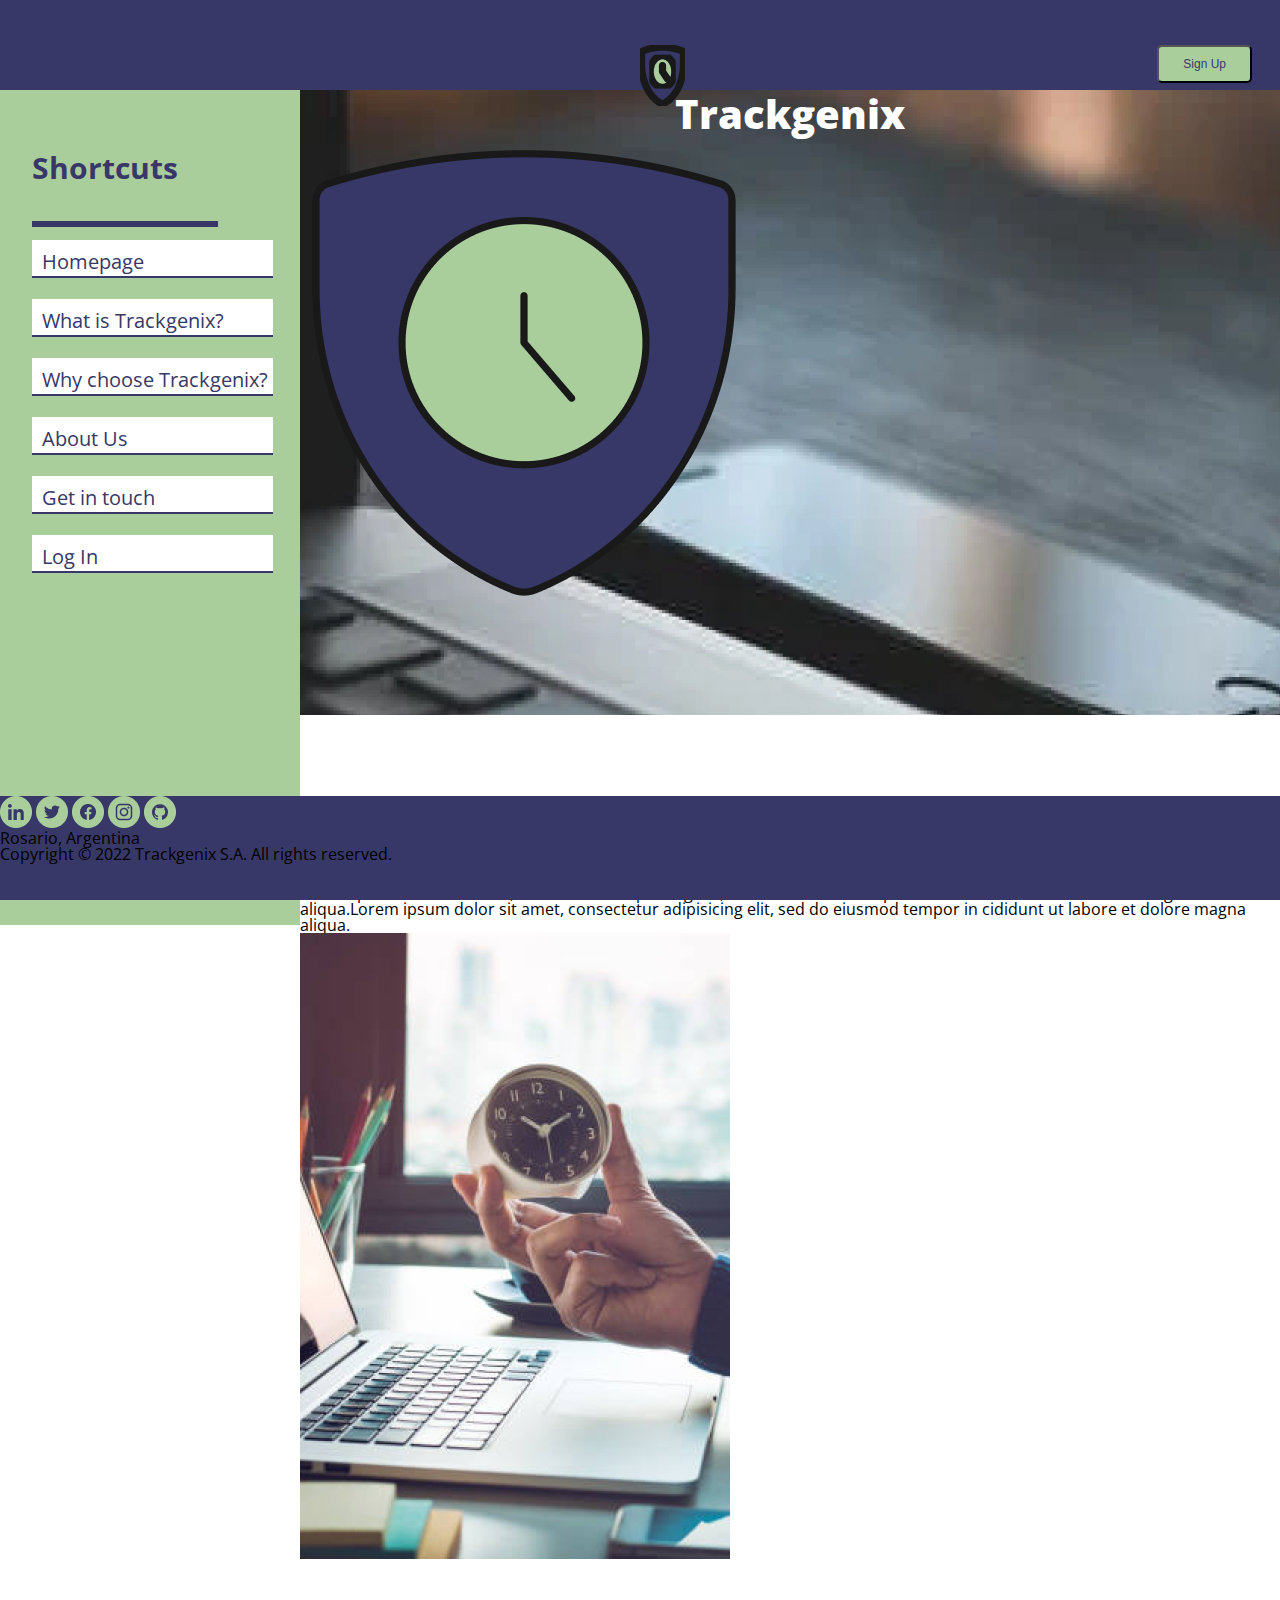
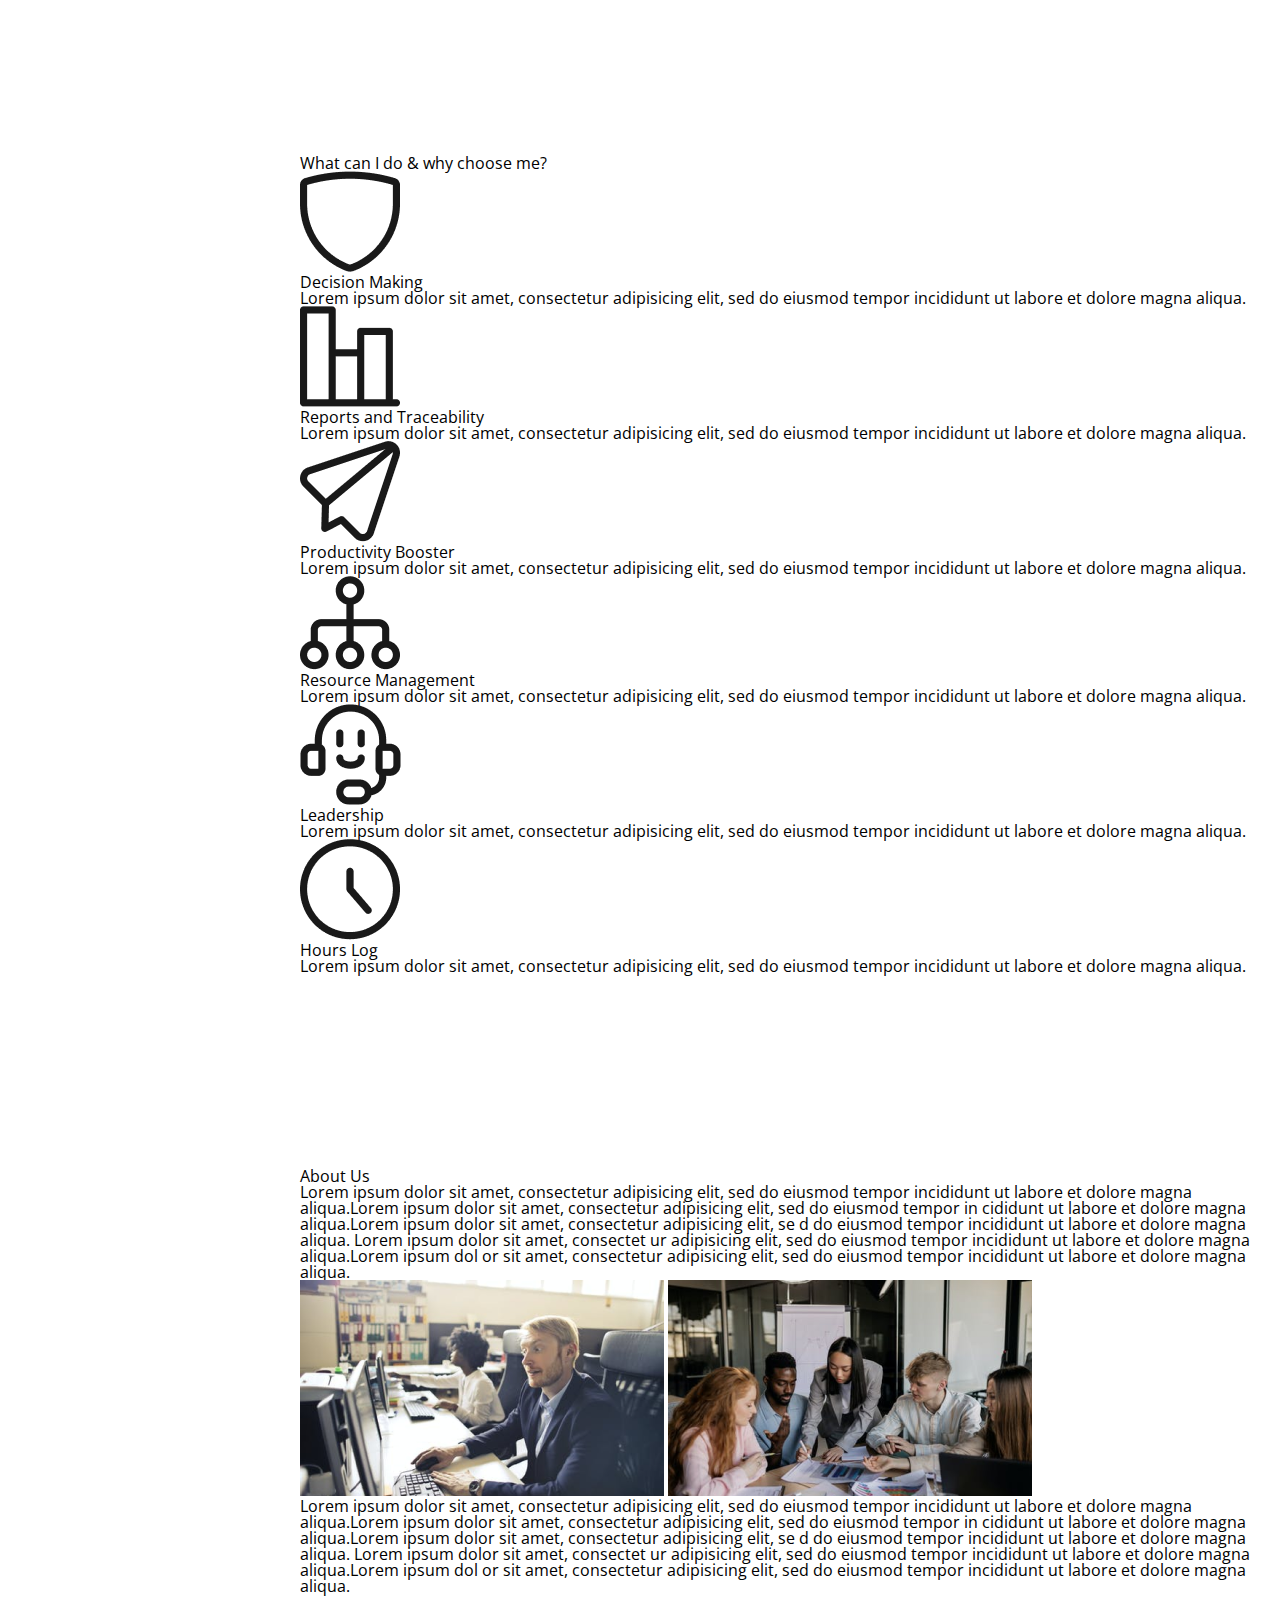
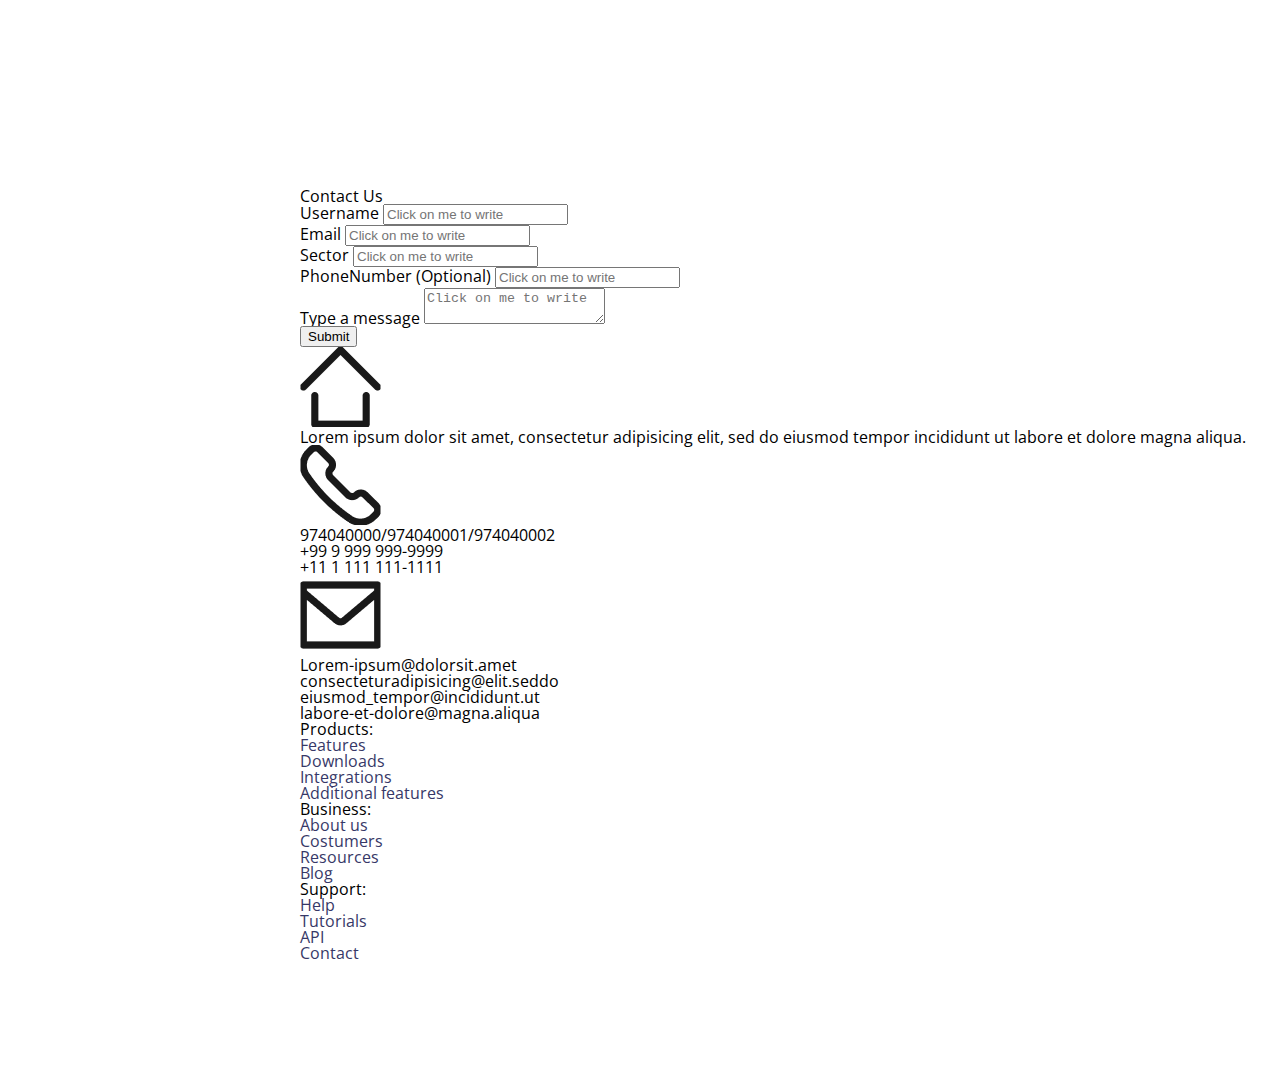
==== semana-03/index.html @ ab9f164e "BaSP-W03-2022: Sidebar" ====
<!DOCTYPE html>
<html lang="en">
    <head>
        <!--HTML5 tags-->
        <meta charset="UTF-8">
        <meta http-equiv="X-UA-Compatible" content="IE=edge">
        <meta name="viewport" content="width=device-width, initial-scale=1.0">
        <!--end HTML5 tags-->
        <!--CSS imports-->
        <link rel="stylesheet" type="text/css" href="css/reset.css">
        <link rel="stylesheet" type="text/css" href="css/styles.css">
        <!--end CSS imports-->
        <!--Imported fonts-->
        <link rel="preconnect" href="https://fonts.googleapis.com">
        <link rel="preconnect" href="https://fonts.gstatic.com" crossorigin>
        <link href="https://fonts.googleapis.com/css2?family=Open+Sans:ital,wght@0,400;1,600&display=swap" rel="stylesheet">
        <!--end Imported fonts-->
        <title>Trackgenix</title>
    </head>
    <body>
        <header>
            <img src="assets/header-logo.png" id="header-logo" class="img">
            <button>Sign Up</button>
        </header>
        <aside>
            <nav>
                <div>Shortcuts</div>
                <div id="nav-br"></div>
                <ul>
                    <li><a href="#home">Homepage</a></li>
                    <li><a href="#im-trackgenix">What is Trackgenix?</a></li>
                    <li><a href="#what-can-i-do">Why choose Trackgenix?</a></li>
                    <li><a href="#about-us">About Us</a></li>
                    <li><a href="#contact-us">Get in touch</a></li>
                    <li><a href=#>Log In</a></li>
                </ul>
            </nav>
        </aside>
        <section id="home" class="clear">
            <h1>Trackgenix</h1>
            <img src="assets/trackgenix-logo.png">
        </section>
        <!--MAX Characters in line:120-->
        <section id="im-trackgenix" class="clear">
            <h2>Hi, I’m Trackgenix by Baltazar’s Team</h2>
            <p>
                Lorem ipsum dolor sit amet, consectetur adipisicing elit
            </p>
            <p>
                Lorem ipsum dolor sit amet, consectetur adipisicing elit, sed do eiusmod tempor incididunt ut labore et
                 dolore magna aliqua.Lorem ipsum dolor sit amet, consectetur adipisicing elit, sed do eiusmod tempor in
                 cididunt ut labore et dolore magna aliqua.
            </p>
            <p>
                Lorem ipsum dolor sit amet, consectetur adipisicing elit, sed do eiusmod tempor incididunt ut labore et
                 dolore magna aliqua.Lorem ipsum dolor sit amet, consectetur adipisicing elit, sed do eiusmod tempor in
                 cididunt ut labore et dolore magna aliqua.
            </p>
            <img src="assets/clock.png">
        </section>
        <section id="what-can-i-do" class="clear">
            <h3>What can I do & why choose me?</h3>
            <img src="assets/shield-icon.png">
            <h4>Decision Making</h4>
            <p>
                Lorem ipsum dolor sit amet, consectetur adipisicing elit, sed do eiusmod tempor incididunt ut labore et
                 dolore magna aliqua.
            </p>
            <img src="assets/bars-icon.png">
            <h4>Reports and Traceability</h4>
            <p>
                Lorem ipsum dolor sit amet, consectetur adipisicing elit, sed do eiusmod tempor incididunt ut labore et
                 dolore magna aliqua.
            </p>
            <img src="assets/productivity-icon.png">
            <h4>Productivity Booster</h4>
            <p>
                Lorem ipsum dolor sit amet, consectetur adipisicing elit, sed do eiusmod tempor incididunt ut labore et
                 dolore magna aliqua.
            </p>
            <img src="assets/network-icon.png">
            <h4>Resource Management</h4>
            <p>
                Lorem ipsum dolor sit amet, consectetur adipisicing elit, sed do eiusmod tempor incididunt ut labore et
                 dolore magna aliqua.
            </p>
            <img src="assets/leadership-icon.png">
            <h4>Leadership</h4>
            <p>
                Lorem ipsum dolor sit amet, consectetur adipisicing elit, sed do eiusmod tempor incididunt ut labore et
                 dolore magna aliqua.
            </p>
            <img src="assets/clock-icon.png">
            <h4>Hours Log</h4>
            <p>
                Lorem ipsum dolor sit amet, consectetur adipisicing elit, sed do eiusmod tempor incididunt ut labore et
                 dolore magna aliqua.
            </p>
        </section>
        <section id="about-us" class="clear">
            <h3>About Us</h3>
            <p>
                Lorem ipsum dolor sit amet, consectetur adipisicing elit, sed do eiusmod tempor incididunt ut labore et
                 dolore magna aliqua.Lorem ipsum dolor sit amet, consectetur adipisicing elit, sed do eiusmod tempor in
                 cididunt ut labore et dolore magna aliqua.Lorem ipsum dolor sit amet, consectetur adipisicing elit, se
                 d do eiusmod tempor incididunt ut labore et dolore magna aliqua. Lorem ipsum dolor sit amet, consectet
                 ur adipisicing elit, sed do eiusmod tempor incididunt ut labore et dolore magna aliqua.Lorem ipsum dol
                 or sit amet, consectetur adipisicing elit, sed do eiusmod tempor incididunt ut labore et dolore magna 
                 aliqua.
            </p>
            <img src="assets/aboutus-1.png">
            <img src="assets/aboutus-2.png">
            <p>
                Lorem ipsum dolor sit amet, consectetur adipisicing elit, sed do eiusmod tempor incididunt ut labore et
                 dolore magna aliqua.Lorem ipsum dolor sit amet, consectetur adipisicing elit, sed do eiusmod tempor in
                 cididunt ut labore et dolore magna aliqua.Lorem ipsum dolor sit amet, consectetur adipisicing elit, se
                 d do eiusmod tempor incididunt ut labore et dolore magna aliqua. Lorem ipsum dolor sit amet, consectet
                 ur adipisicing elit, sed do eiusmod tempor incididunt ut labore et dolore magna aliqua.Lorem ipsum dol
                 or sit amet, consectetur adipisicing elit, sed do eiusmod tempor incididunt ut labore et dolore magna 
                 aliqua.
            </p>
        </section>
        <section id="contact-us" class="clear">
            <h3>Contact Us</h3>
            <!--fieldset-->
            <form>
                <div>
                    <label for="username">Username</label>
                    <input type="text" id="username" name="username" placeholder="Click on me to write">
                </div>
                <div>
                    <label for="email">Email</label>
                    <input type="email" id="email" name="email" placeholder="Click on me to write">
                </div>
                <div>
                    <label for="sector">Sector</label>
                    <input type="text" id="sector" name="sector" placeholder="Click on me to write">
                </div>
                <div>
                    <label for="phone-number">PhoneNumber (Optional)</label>
                    <input type="text" id="phone-number" name="phone-number" placeholder="Click on me to write">
                </div>
                <div>
                    <label for="message">Type a message</label>
                    <textarea id="message" name="message" placeholder="Click on me to write"></textarea>
                </div>
                <input type="submit" value="Submit">
            </form>
            <img src="assets/home-icon.png">
            <p>
                Lorem ipsum dolor sit amet, consectetur adipisicing elit, sed do eiusmod tempor incididunt ut labore et
                 dolore magna aliqua.
            </p>
            <img src="assets/phone-icon.png">
            <p>974040000/974040001/974040002</p>
            <p>+99 9 999 999-9999</p>
            <p>+11 1 111 111-1111</p>
            <img src="assets/mail-icon.png">
            <p>Lorem-ipsum@dolorsit.amet</p>
            <p>consecteturadipisicing@elit.seddo</p>
            <p>eiusmod_tempor@incididunt.ut</p>
            <p>labore-et-dolore@magna.aliqua</p>
            <h4>Products:</h4>
            <ol>
                <li><a href="#" target="_blank">Features</a></li>
                <li><a href="#" target="_blank">Downloads</a></li>
                <li><a href="#" target="_blank">Integrations</a></li>
                <li><a href="#" target="_blank">Additional features</a></li>
            </ol>
            <h4>Business:</h4>
            <ol>
                <li><a href="#" target="_blank">About us</a></li>
                <li><a href="#" target="_blank">Costumers</a></li>
                <li><a href="#" target="_blank">Resources</a></li>
                <li><a href="#" target="_blank">Blog</a></li>
            </ol>
            <h4>Support:</h4>
            <ol>
                <li><a href="#" target="_blank">Help</a></li>
                <li><a href="#" target="_blank">Tutorials</a></li>
                <li><a href="#" target="_blank">API</a></li>
                <li><a href="#" target="_blank">Contact</a></li>
            </ol>
        </section>
        <footer>
            <a href="#" target="_blank"><img src="assets/linkedin-icon.png"></a>
            <a href="#" target="_blank"><img src="assets/twitter-icon.png"></a>
            <a href="#" target="_blank"><img src="assets/fb-icon.png"></a>
            <a href="#" target="_blank"><img src="assets/ig-icon.png"></a>
            <a href="#" target="_blank"><img src="assets/github-icon.png"></a>
            <address>Rosario, Argentina</address>
            <p>Copyright © 2022 Trackgenix S.A. All rights reserved.</p>
        </footer>
    </body>
</html>
---- semana-03/css/styles.css ----
/* font-family: 'Open Sans', sans-serif; */

body {
    background-color: #fff;
    font-family: 'Open Sans', sans-serif;
}

a {
    color: #373867;
    text-decoration: none;
}

.clear {
    clear: both;
}

.img {
    height: auto;
}

header, footer, aside {
    position: fixed;
    z-index: 100;
}

header, footer {
    background-color: #373867;
    width: 100%;
}
/*header*/
header {
    height: 90px;
    top: 0;
}

#header-logo {
    position: absolute;
    width: 45px;
    left: 50%;
    top: 50%;
}

header button {
    position: absolute;
    top: 50%;
    right: 28px;
    background-color: #AACE9B;
    color: #373867;
    padding: 10px 24px 10px 24px;
    border-radius: 5px;
    font-style: normal;
    font-weight: 500;
    font-size: 12px;
    line-height: 14px;
    /* identical to box height */
    text-align: center;
}
/*end header*/

footer {
    height: 104px;
    bottom: 0;
}
/* aside */
aside {
    background-color: #AACE9B;
    height: 835px;
    width: 300px;
    top: 90px;
}

aside nav div {
    font-style: normal;
    color: #373867;
    font-weight: 700;
    font-size: 30px;
    line-height: 35px;
    margin: 60px 0 0 32px;
}

#nav-br {
    width: 180px;
    border: 3px solid #373867;
    background-color: #373867;
    margin: 36px 0 13px 32px;
}

aside li {
    width: 241px;
    height: 36px;
    background-color: #fff;
    box-shadow: 0px 2px 0px #373867;
    margin: 0 0 23px 32px;
    font-style: normal;
    font-weight: 400;
    font-size: 20px;
    line-height: 23px;
    padding: 10px 0 0 10px;
    box-sizing: border-box;
}
/* end aside */

section {
    margin: 90px 0 0 300px;
    padding-bottom: 104px;
}
/*section home*/
#home {
    background-image: url(../assets/front-image.jpg);
}
#home h1 {
    text-transform: capitalize;
    color: #fff;
    font-style: normal;
    font-weight: 800;
    font-size: 40px;
    line-height: 47px;
    /* identical to box height */
    text-align: center;
}
#home img {
    margin-left: 0 50%;
}
/*end section home*/
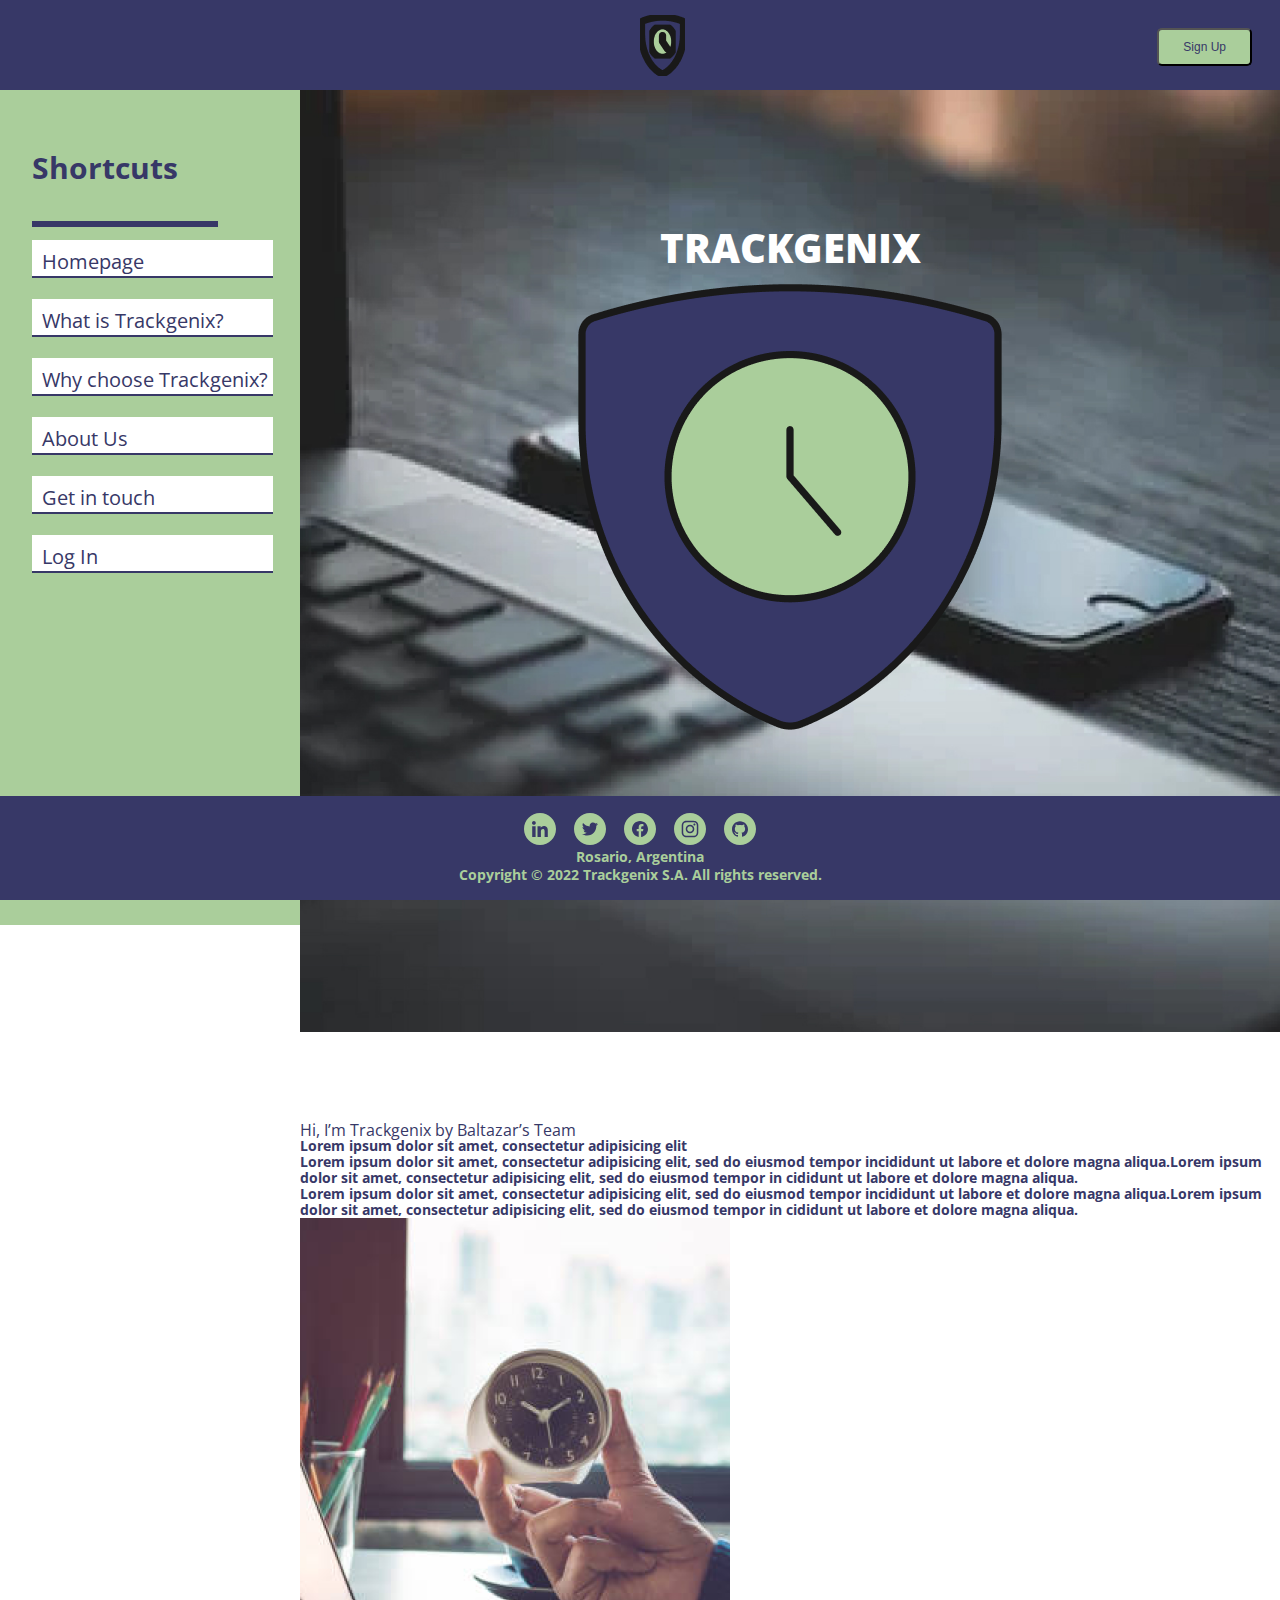
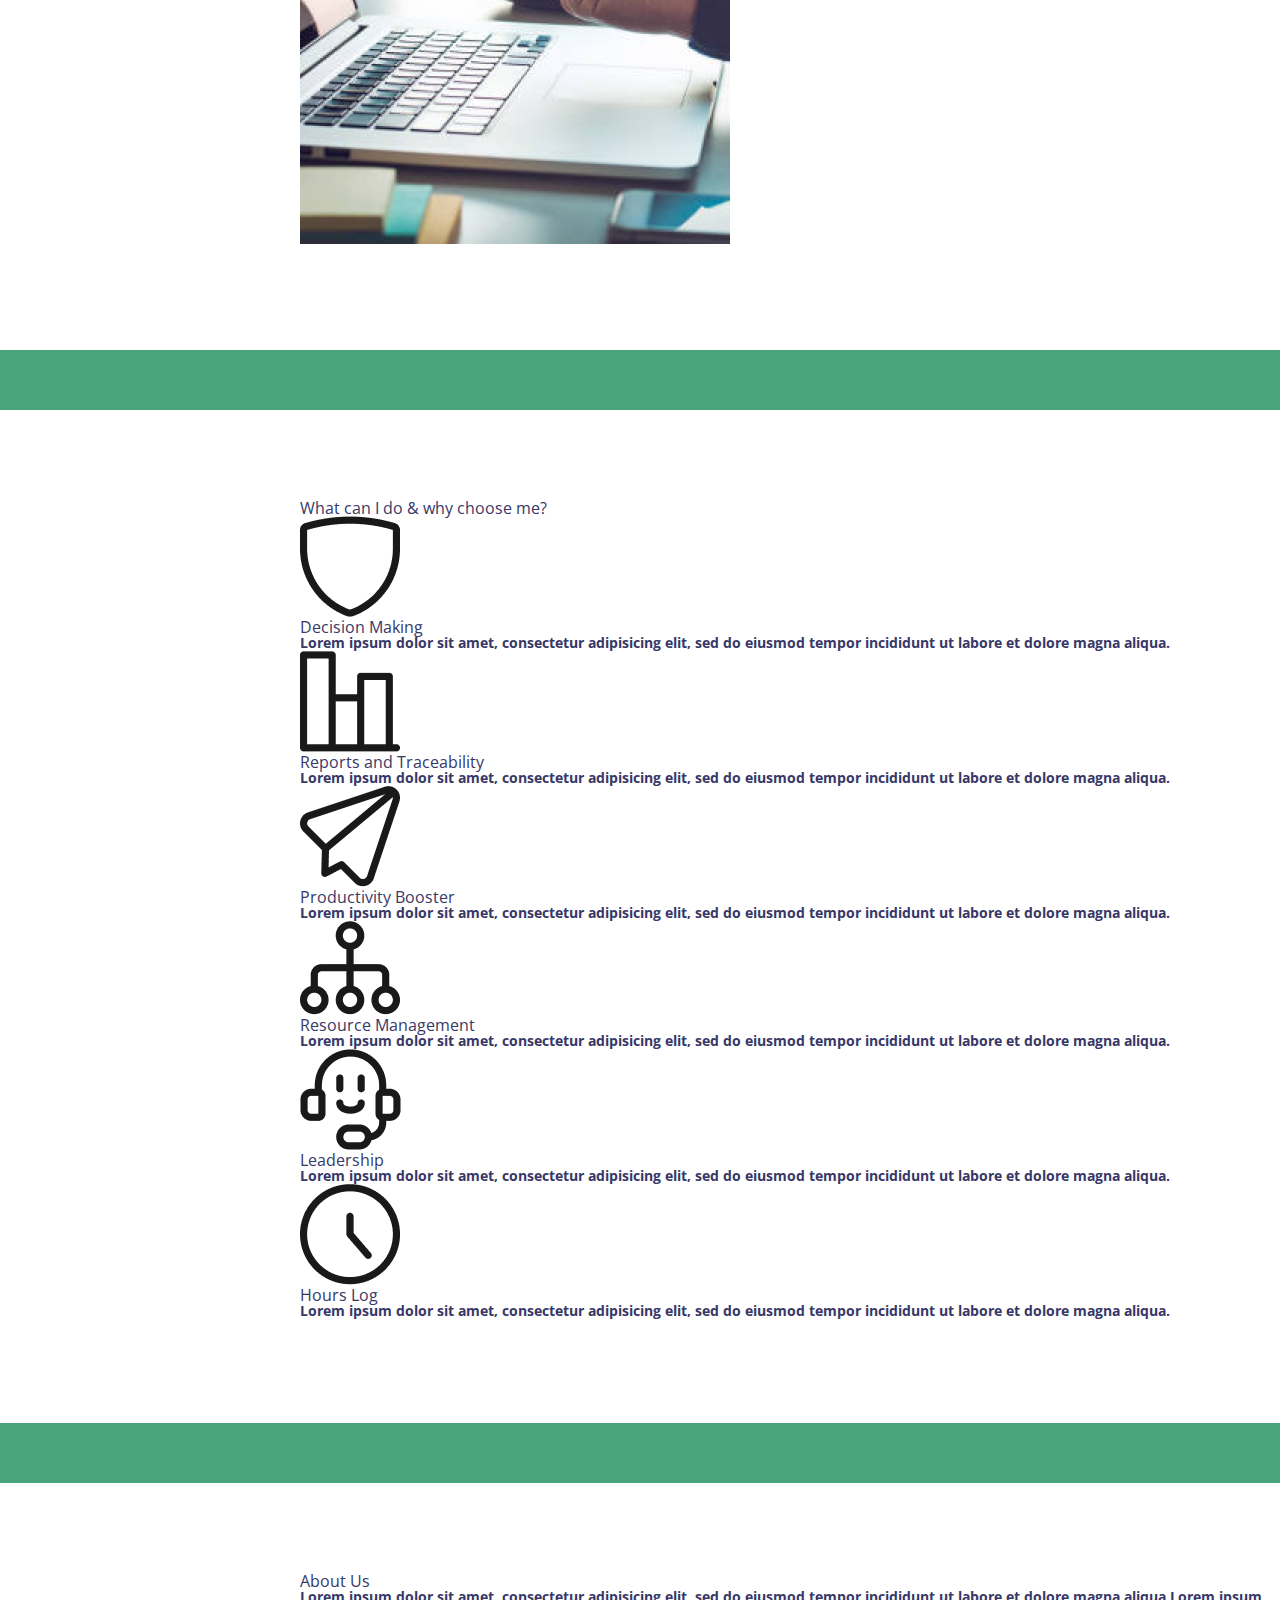
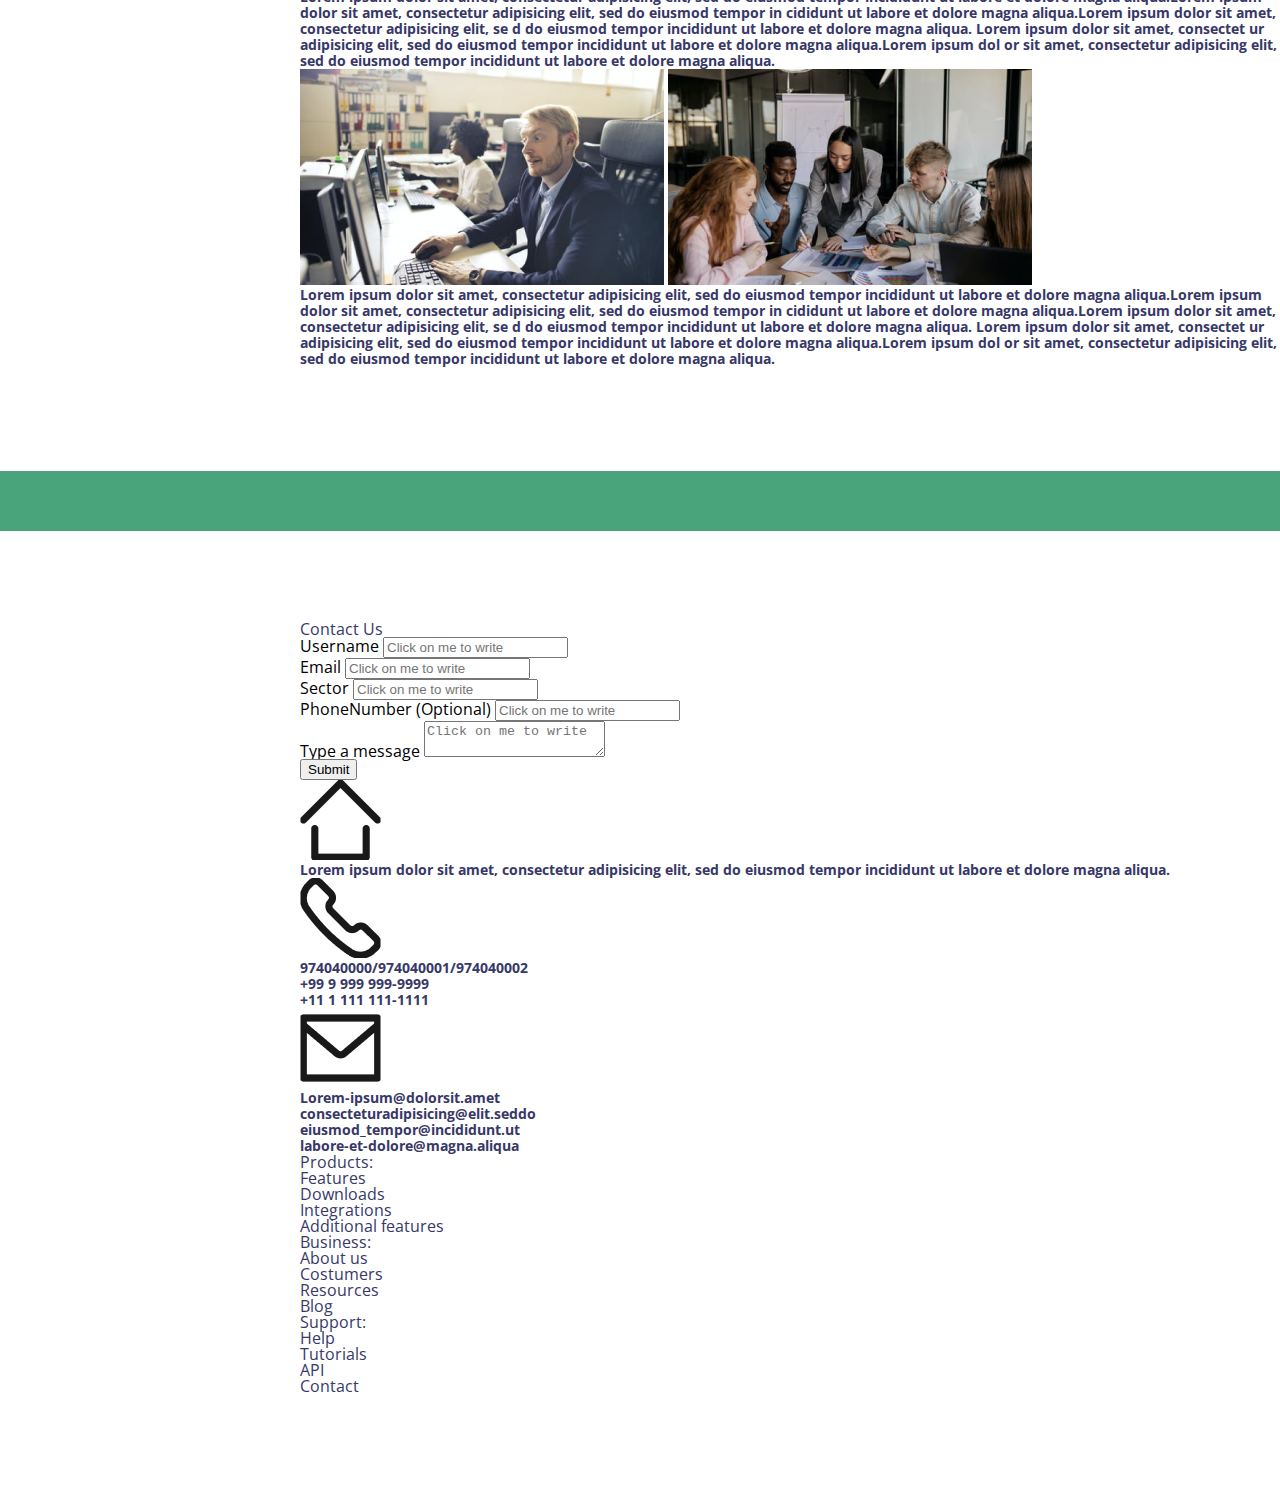
==== commit 1cf2fe60: "BaSP-W03-2022: Header, footer & home" ====
--- a/semana-03/index.html
+++ b/semana-03/index.html
@@ -58,6 +58,7 @@
             </p>
             <img src="assets/clock.png">
         </section>
+        <div class="div-sep"></div>
         <section id="what-can-i-do" class="clear">
             <h3>What can I do & why choose me?</h3>
             <img src="assets/shield-icon.png">
@@ -97,6 +98,7 @@
                  dolore magna aliqua.
             </p>
         </section>
+        <div class="div-sep"></div>
         <section id="about-us" class="clear">
             <h3>About Us</h3>
             <p>
@@ -120,6 +122,7 @@
                  aliqua.
             </p>
         </section>
+        <div class="div-sep"></div>
         <section id="contact-us" class="clear">
             <h3>Contact Us</h3>
             <!--fieldset-->
@@ -183,11 +186,13 @@
             </ol>
         </section>
         <footer>
-            <a href="#" target="_blank"><img src="assets/linkedin-icon.png"></a>
-            <a href="#" target="_blank"><img src="assets/twitter-icon.png"></a>
-            <a href="#" target="_blank"><img src="assets/fb-icon.png"></a>
-            <a href="#" target="_blank"><img src="assets/ig-icon.png"></a>
-            <a href="#" target="_blank"><img src="assets/github-icon.png"></a>
+            <div>
+                <a href="#" target="_blank"><img src="assets/icons/linkedin.svg"></a>
+                <a href="#" target="_blank"><img src="assets/icons/twitter.svg"></a>
+                <a href="#" target="_blank"><img src="assets/icons/facebook.svg"></a>
+                <a href="#" target="_blank"><img src="assets/icons/instagram.svg"></a>
+                <a href="#" target="_blank"><img src="assets/icons/githab.svg"></a>    
+            </div>
             <address>Rosario, Argentina</address>
             <p>Copyright © 2022 Trackgenix S.A. All rights reserved.</p>
         </footer>
--- a/semana-03/css/styles.css
+++ b/semana-03/css/styles.css
@@ -3,6 +3,10 @@
 body {
     background-color: #fff;
     font-family: 'Open Sans', sans-serif;
+}
+
+body p, h2, h3, h4, ol, ul {
+    color: #373867;
 }
 
 a {
@@ -16,6 +20,12 @@
 
 .img {
     height: auto;
+}
+
+.div-sep {
+    width: 100%;
+    height: 60px;
+    background-color: #49A37B;
 }
 
 header, footer, aside {
@@ -37,30 +47,50 @@
     position: absolute;
     width: 45px;
     left: 50%;
-    top: 50%;
+    top: 15px;
 }
 
 header button {
-    position: absolute;
-    top: 50%;
-    right: 28px;
+    position: relative;
+    float: right;
     background-color: #AACE9B;
     color: #373867;
-    padding: 10px 24px 10px 24px;
+    padding: 10px 24px;
     border-radius: 5px;
+    margin: 28px;
     font-style: normal;
     font-weight: 500;
     font-size: 12px;
     line-height: 14px;
-    /* identical to box height */
-    text-align: center;
 }
 /*end header*/
-
+/*footer*/
 footer {
     height: 104px;
     bottom: 0;
 }
+footer > * {
+    text-align: center;
+    color: #AACE9B;
+    margin-bottom: 2px;
+}
+footer p {
+    color: #AACE9B;
+}
+footer address, p {
+    font-style: normal;
+    font-weight: 700;
+    font-size: 14px;
+    line-height: 16px;
+}
+footer div {
+    margin-top: 17px;
+}
+
+footer img {
+    margin: 0 7px;
+}
+/*end footer*/
 /* aside */
 aside {
     background-color: #AACE9B;
@@ -107,18 +137,24 @@
 /*section home*/
 #home {
     background-image: url(../assets/front-image.jpg);
+    background-position: center top;
+    background-repeat: no-repeat;
+    background-size: cover;
+    padding-top: 134px;
 }
+
 #home h1 {
-    text-transform: capitalize;
+    text-transform: uppercase;
     color: #fff;
     font-style: normal;
     font-weight: 800;
     font-size: 40px;
     line-height: 47px;
-    /* identical to box height */
     text-align: center;
 }
+
 #home img {
-    margin-left: 0 50%;
+    display: block;
+    margin: 0 auto 185px auto;
 }
 /*end section home*/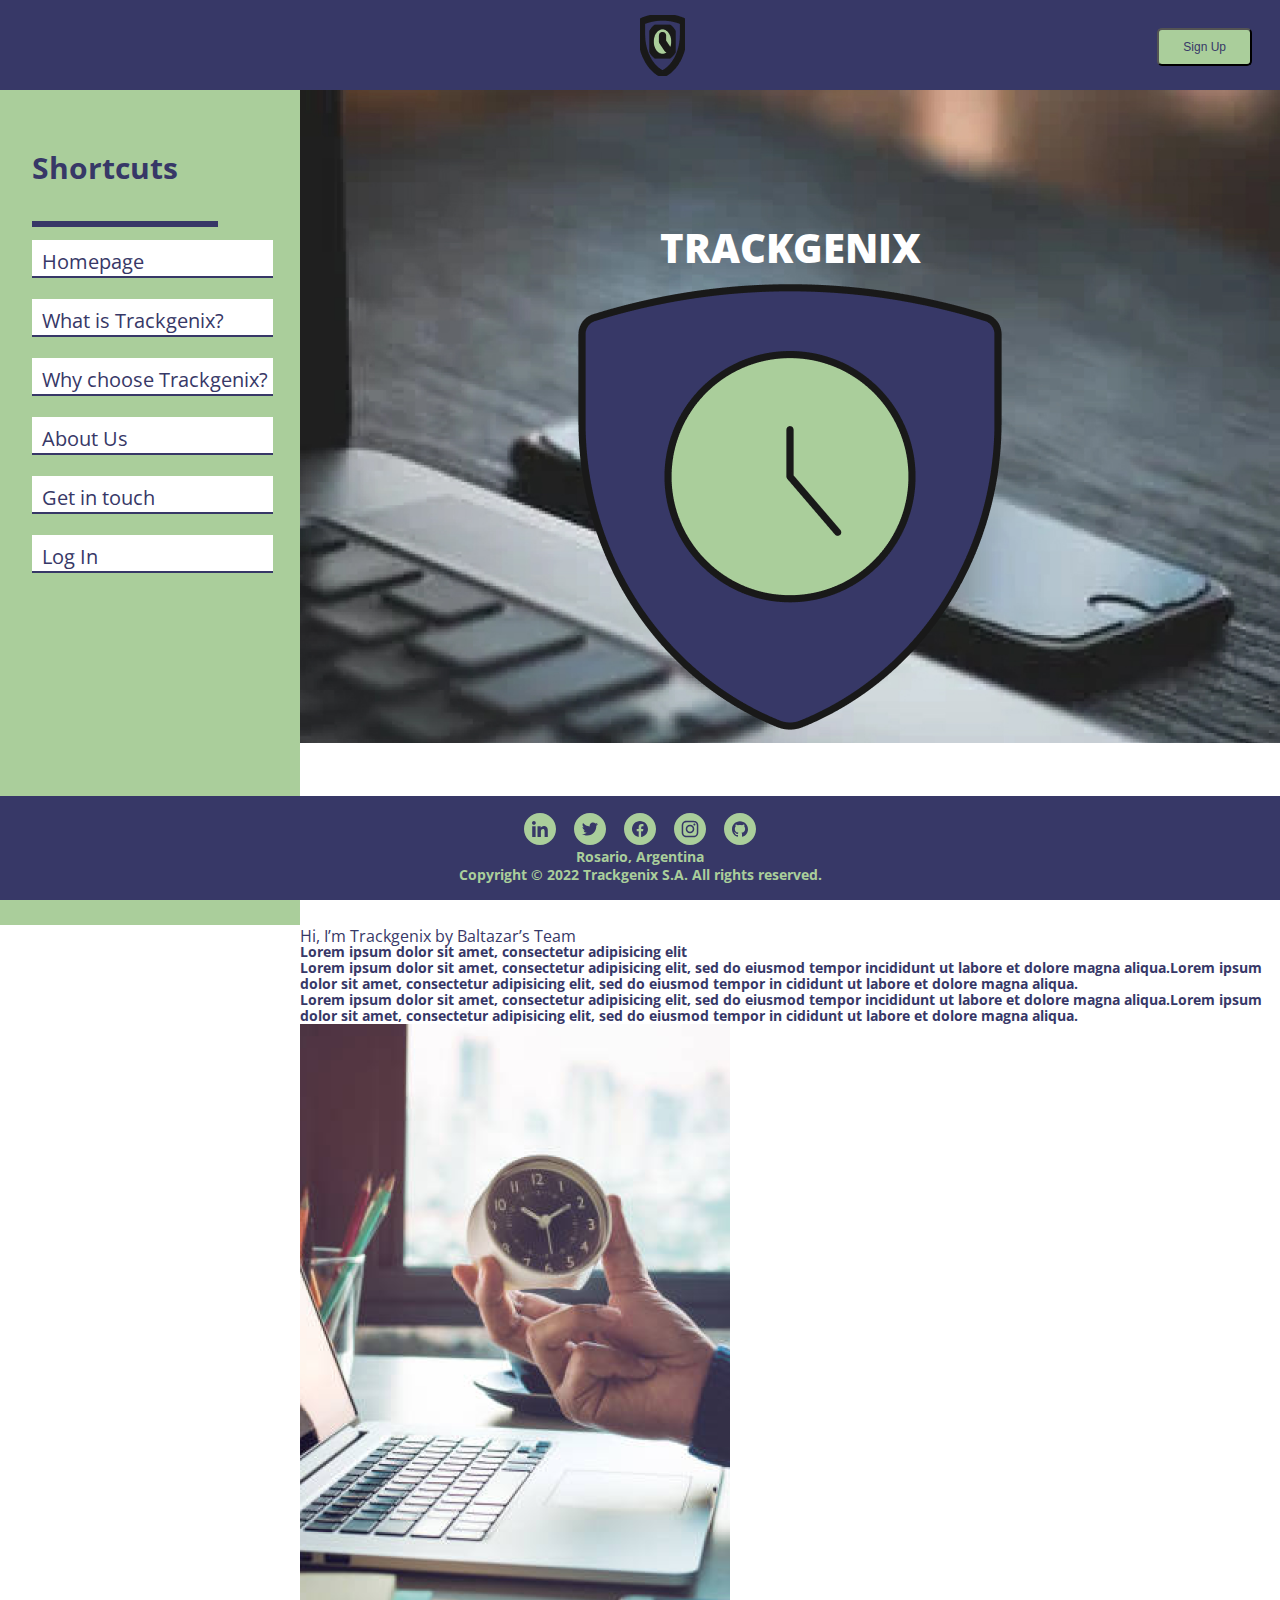
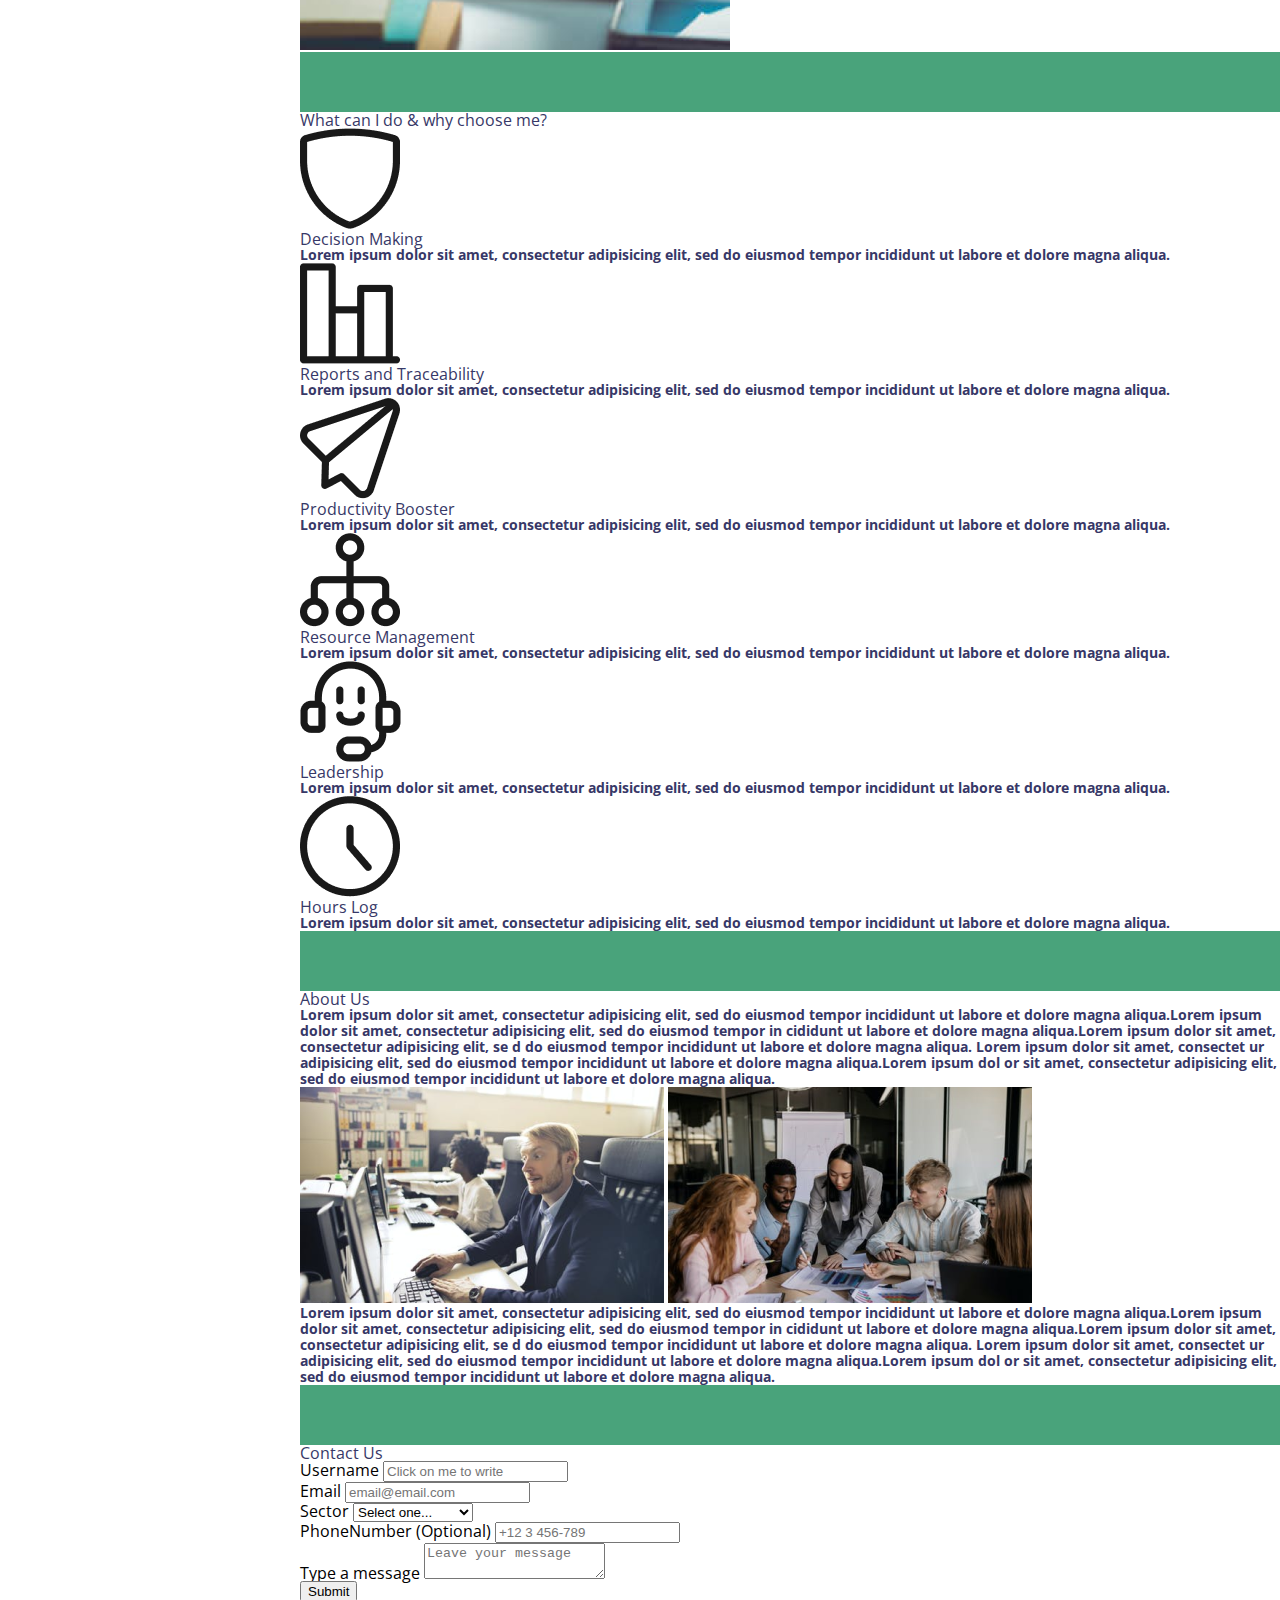
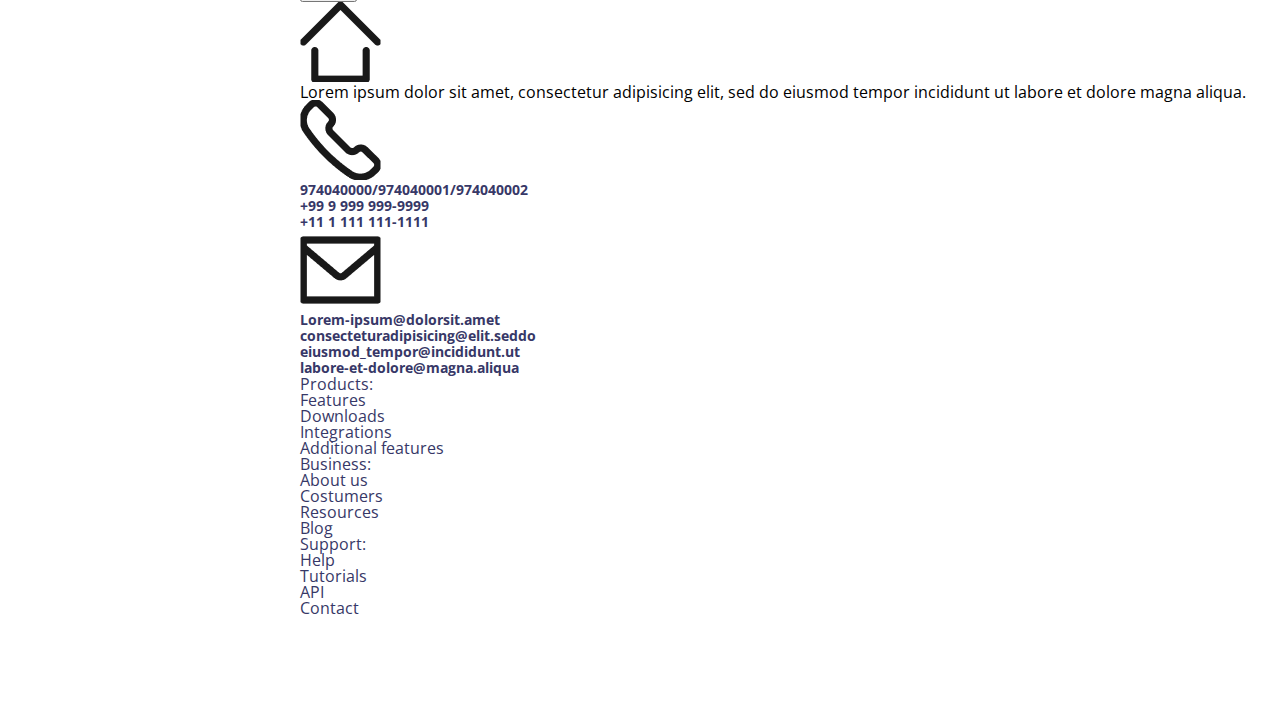
==== commit b95ab94f: "BaSP-W03-2022: Fixed w02 html" ====
--- a/semana-03/index.html
+++ b/semana-03/index.html
@@ -27,172 +27,223 @@
                 <div>Shortcuts</div>
                 <div id="nav-br"></div>
                 <ul>
-                    <li><a href="#home">Homepage</a></li>
-                    <li><a href="#im-trackgenix">What is Trackgenix?</a></li>
-                    <li><a href="#what-can-i-do">Why choose Trackgenix?</a></li>
-                    <li><a href="#about-us">About Us</a></li>
-                    <li><a href="#contact-us">Get in touch</a></li>
-                    <li><a href=#>Log In</a></li>
+                    <li>
+                        <a href="#home">Homepage</a>
+                    </li>
+                    <li>
+                        <a href="#im-trackgenix">What is Trackgenix?</a>
+                    </li>
+                    <li>
+                        <a href="#what-can-i-do">Why choose Trackgenix?</a>
+                    </li>
+                    <li>
+                        <a href="#about-us">About Us</a>
+                    </li>
+                    <li>
+                        <a href="#contact-us">Get in touch</a>
+                    </li>
+                    <li>
+                        <a href=#>Log In</a>
+                    </li>
                 </ul>
             </nav>
         </aside>
-        <section id="home" class="clear">
-            <h1>Trackgenix</h1>
-            <img src="assets/trackgenix-logo.png">
-        </section>
-        <!--MAX Characters in line:120-->
-        <section id="im-trackgenix" class="clear">
-            <h2>Hi, I’m Trackgenix by Baltazar’s Team</h2>
-            <p>
-                Lorem ipsum dolor sit amet, consectetur adipisicing elit
-            </p>
-            <p>
-                Lorem ipsum dolor sit amet, consectetur adipisicing elit, sed do eiusmod tempor incididunt ut labore et
-                 dolore magna aliqua.Lorem ipsum dolor sit amet, consectetur adipisicing elit, sed do eiusmod tempor in
-                 cididunt ut labore et dolore magna aliqua.
-            </p>
-            <p>
-                Lorem ipsum dolor sit amet, consectetur adipisicing elit, sed do eiusmod tempor incididunt ut labore et
-                 dolore magna aliqua.Lorem ipsum dolor sit amet, consectetur adipisicing elit, sed do eiusmod tempor in
-                 cididunt ut labore et dolore magna aliqua.
-            </p>
-            <img src="assets/clock.png">
-        </section>
-        <div class="div-sep"></div>
-        <section id="what-can-i-do" class="clear">
-            <h3>What can I do & why choose me?</h3>
-            <img src="assets/shield-icon.png">
-            <h4>Decision Making</h4>
-            <p>
-                Lorem ipsum dolor sit amet, consectetur adipisicing elit, sed do eiusmod tempor incididunt ut labore et
-                 dolore magna aliqua.
-            </p>
-            <img src="assets/bars-icon.png">
-            <h4>Reports and Traceability</h4>
-            <p>
-                Lorem ipsum dolor sit amet, consectetur adipisicing elit, sed do eiusmod tempor incididunt ut labore et
-                 dolore magna aliqua.
-            </p>
-            <img src="assets/productivity-icon.png">
-            <h4>Productivity Booster</h4>
-            <p>
-                Lorem ipsum dolor sit amet, consectetur adipisicing elit, sed do eiusmod tempor incididunt ut labore et
-                 dolore magna aliqua.
-            </p>
-            <img src="assets/network-icon.png">
-            <h4>Resource Management</h4>
-            <p>
-                Lorem ipsum dolor sit amet, consectetur adipisicing elit, sed do eiusmod tempor incididunt ut labore et
-                 dolore magna aliqua.
-            </p>
-            <img src="assets/leadership-icon.png">
-            <h4>Leadership</h4>
-            <p>
-                Lorem ipsum dolor sit amet, consectetur adipisicing elit, sed do eiusmod tempor incididunt ut labore et
-                 dolore magna aliqua.
-            </p>
-            <img src="assets/clock-icon.png">
-            <h4>Hours Log</h4>
-            <p>
-                Lorem ipsum dolor sit amet, consectetur adipisicing elit, sed do eiusmod tempor incididunt ut labore et
-                 dolore magna aliqua.
-            </p>
-        </section>
-        <div class="div-sep"></div>
-        <section id="about-us" class="clear">
-            <h3>About Us</h3>
-            <p>
-                Lorem ipsum dolor sit amet, consectetur adipisicing elit, sed do eiusmod tempor incididunt ut labore et
-                 dolore magna aliqua.Lorem ipsum dolor sit amet, consectetur adipisicing elit, sed do eiusmod tempor in
-                 cididunt ut labore et dolore magna aliqua.Lorem ipsum dolor sit amet, consectetur adipisicing elit, se
-                 d do eiusmod tempor incididunt ut labore et dolore magna aliqua. Lorem ipsum dolor sit amet, consectet
-                 ur adipisicing elit, sed do eiusmod tempor incididunt ut labore et dolore magna aliqua.Lorem ipsum dol
-                 or sit amet, consectetur adipisicing elit, sed do eiusmod tempor incididunt ut labore et dolore magna 
-                 aliqua.
-            </p>
-            <img src="assets/aboutus-1.png">
-            <img src="assets/aboutus-2.png">
-            <p>
-                Lorem ipsum dolor sit amet, consectetur adipisicing elit, sed do eiusmod tempor incididunt ut labore et
-                 dolore magna aliqua.Lorem ipsum dolor sit amet, consectetur adipisicing elit, sed do eiusmod tempor in
-                 cididunt ut labore et dolore magna aliqua.Lorem ipsum dolor sit amet, consectetur adipisicing elit, se
-                 d do eiusmod tempor incididunt ut labore et dolore magna aliqua. Lorem ipsum dolor sit amet, consectet
-                 ur adipisicing elit, sed do eiusmod tempor incididunt ut labore et dolore magna aliqua.Lorem ipsum dol
-                 or sit amet, consectetur adipisicing elit, sed do eiusmod tempor incididunt ut labore et dolore magna 
-                 aliqua.
-            </p>
-        </section>
-        <div class="div-sep"></div>
-        <section id="contact-us" class="clear">
-            <h3>Contact Us</h3>
-            <!--fieldset-->
-            <form>
-                <div>
-                    <label for="username">Username</label>
-                    <input type="text" id="username" name="username" placeholder="Click on me to write">
-                </div>
-                <div>
-                    <label for="email">Email</label>
-                    <input type="email" id="email" name="email" placeholder="Click on me to write">
-                </div>
-                <div>
-                    <label for="sector">Sector</label>
-                    <input type="text" id="sector" name="sector" placeholder="Click on me to write">
-                </div>
-                <div>
-                    <label for="phone-number">PhoneNumber (Optional)</label>
-                    <input type="text" id="phone-number" name="phone-number" placeholder="Click on me to write">
-                </div>
-                <div>
-                    <label for="message">Type a message</label>
-                    <textarea id="message" name="message" placeholder="Click on me to write"></textarea>
-                </div>
-                <input type="submit" value="Submit">
-            </form>
-            <img src="assets/home-icon.png">
-            <p>
-                Lorem ipsum dolor sit amet, consectetur adipisicing elit, sed do eiusmod tempor incididunt ut labore et
-                 dolore magna aliqua.
-            </p>
-            <img src="assets/phone-icon.png">
-            <p>974040000/974040001/974040002</p>
-            <p>+99 9 999 999-9999</p>
-            <p>+11 1 111 111-1111</p>
-            <img src="assets/mail-icon.png">
-            <p>Lorem-ipsum@dolorsit.amet</p>
-            <p>consecteturadipisicing@elit.seddo</p>
-            <p>eiusmod_tempor@incididunt.ut</p>
-            <p>labore-et-dolore@magna.aliqua</p>
-            <h4>Products:</h4>
-            <ol>
-                <li><a href="#" target="_blank">Features</a></li>
-                <li><a href="#" target="_blank">Downloads</a></li>
-                <li><a href="#" target="_blank">Integrations</a></li>
-                <li><a href="#" target="_blank">Additional features</a></li>
-            </ol>
-            <h4>Business:</h4>
-            <ol>
-                <li><a href="#" target="_blank">About us</a></li>
-                <li><a href="#" target="_blank">Costumers</a></li>
-                <li><a href="#" target="_blank">Resources</a></li>
-                <li><a href="#" target="_blank">Blog</a></li>
-            </ol>
-            <h4>Support:</h4>
-            <ol>
-                <li><a href="#" target="_blank">Help</a></li>
-                <li><a href="#" target="_blank">Tutorials</a></li>
-                <li><a href="#" target="_blank">API</a></li>
-                <li><a href="#" target="_blank">Contact</a></li>
-            </ol>
-        </section>
+        <main>
+            <section id="home" class="clear">
+                <h1>Trackgenix</h1>
+                <img src="assets/trackgenix-logo.png" alt="Trackgenix logo: a clock inside a shield">
+            </section>
+            <section id="im-trackgenix" class="clear">
+                <h2>Hi, I’m Trackgenix by Baltazar’s Team</h2>
+                <p>
+                    Lorem ipsum dolor sit amet, consectetur adipisicing elit
+                </p>
+                <p>
+                    Lorem ipsum dolor sit amet, consectetur adipisicing elit, sed do eiusmod tempor incididunt ut labore et
+                    dolore magna aliqua.Lorem ipsum dolor sit amet, consectetur adipisicing elit, sed do eiusmod tempor in
+                    cididunt ut labore et dolore magna aliqua.
+                </p>
+                <p>
+                    Lorem ipsum dolor sit amet, consectetur adipisicing elit, sed do eiusmod tempor incididunt ut labore et
+                    dolore magna aliqua.Lorem ipsum dolor sit amet, consectetur adipisicing elit, sed do eiusmod tempor in
+                    cididunt ut labore et dolore magna aliqua.
+                </p>
+                <img src="assets/clock.png" alt="Hand holding a clock.">
+            </section>
+            <div class="div-sep"></div>
+            <section id="what-can-i-do" class="clear">
+                <h3>What can I do & why choose me?</h3>
+                <img src="assets/shield-icon.png" alt="A shield picture.">
+                <h4>Decision Making</h4>
+                <p>
+                    Lorem ipsum dolor sit amet, consectetur adipisicing elit, sed do eiusmod tempor incididunt ut labore et
+                    dolore magna aliqua.
+                </p>
+                <img src="assets/bars-icon.png" alt="">
+                <h4>Reports and Traceability</h4>
+                <p>
+                    Lorem ipsum dolor sit amet, consectetur adipisicing elit, sed do eiusmod tempor incididunt ut labore et
+                    dolore magna aliqua.
+                </p>
+                <img src="assets/productivity-icon.png" alt="">
+                <h4>Productivity Booster</h4>
+                <p>
+                    Lorem ipsum dolor sit amet, consectetur adipisicing elit, sed do eiusmod tempor incididunt ut labore et
+                    dolore magna aliqua.
+                </p>
+                <img src="assets/network-icon.png" alt="">
+                <h4>Resource Management</h4>
+                <p>
+                    Lorem ipsum dolor sit amet, consectetur adipisicing elit, sed do eiusmod tempor incididunt ut labore et
+                    dolore magna aliqua.
+                </p>
+                <img src="assets/leadership-icon.png" alt="">
+                <h4>Leadership</h4>
+                <p>
+                    Lorem ipsum dolor sit amet, consectetur adipisicing elit, sed do eiusmod tempor incididunt ut labore et
+                    dolore magna aliqua.
+                </p>
+                <img src="assets/clock-icon.png" alt="">
+                <h4>Hours Log</h4>
+                <p>
+                    Lorem ipsum dolor sit amet, consectetur adipisicing elit, sed do eiusmod tempor incididunt ut labore et
+                    dolore magna aliqua.
+                </p>
+            </section>
+            <div class="div-sep"></div>
+            <section id="about-us" class="clear">
+                <h3>About Us</h3>
+                <p>
+                    Lorem ipsum dolor sit amet, consectetur adipisicing elit, sed do eiusmod tempor incididunt ut labore et
+                    dolore magna aliqua.Lorem ipsum dolor sit amet, consectetur adipisicing elit, sed do eiusmod tempor in
+                    cididunt ut labore et dolore magna aliqua.Lorem ipsum dolor sit amet, consectetur adipisicing elit, se
+                    d do eiusmod tempor incididunt ut labore et dolore magna aliqua. Lorem ipsum dolor sit amet, consectet
+                    ur adipisicing elit, sed do eiusmod tempor incididunt ut labore et dolore magna aliqua.Lorem ipsum dol
+                    or sit amet, consectetur adipisicing elit, sed do eiusmod tempor incididunt ut labore et dolore magna 
+                    aliqua.
+                </p>
+                <img src="assets/aboutus-1.png" alt="Man and woman working on a computers.">
+                <img src="assets/aboutus-2.png" alt="Group of co-workers having a meeting.">
+                <p>
+                    Lorem ipsum dolor sit amet, consectetur adipisicing elit, sed do eiusmod tempor incididunt ut labore et
+                    dolore magna aliqua.Lorem ipsum dolor sit amet, consectetur adipisicing elit, sed do eiusmod tempor in
+                    cididunt ut labore et dolore magna aliqua.Lorem ipsum dolor sit amet, consectetur adipisicing elit, se
+                    d do eiusmod tempor incididunt ut labore et dolore magna aliqua. Lorem ipsum dolor sit amet, consectet
+                    ur adipisicing elit, sed do eiusmod tempor incididunt ut labore et dolore magna aliqua.Lorem ipsum dol
+                    or sit amet, consectetur adipisicing elit, sed do eiusmod tempor incididunt ut labore et dolore magna 
+                    aliqua.
+                </p>
+            </section>
+            <div class="div-sep"></div>
+            <section id="contact-us" class="clear">
+                <h3>Contact Us</h3>
+                <form>
+                    <div>
+                        <label for="username">Username</label>
+                        <input type="text" id="username" name="username" placeholder="Click on me to write">
+                    </div>
+                    <div>
+                        <label for="email">Email</label>
+                        <input type="email" id="email" name="email" placeholder="email@email.com">
+                    </div>
+                    <div>
+                        <label for="sector">Sector</label>
+                        <select id="sector" name="sector">
+                            <option>Select one...</option>
+                            <option value="admin">Administration</option>
+                            <option value="pm">Management</option>
+                            <option value="employee">Developer Team</option>
+                        </select>
+                    </div>
+                    <div>
+                        <label for="phone-number">PhoneNumber (Optional)</label>
+                        <input type="number" id="phone-number" name="phone-number" placeholder="+12 3 456-789">
+                    </div>
+                    <div>
+                        <label for="message">Type a message</label>
+                        <textarea id="message" name="message" placeholder="Leave your message"></textarea>
+                    </div>
+                    <input type="submit" value="Submit">
+                </form>
+                <img src="assets/home-icon.png" alt="">
+                <address>
+                    Lorem ipsum dolor sit amet, consectetur adipisicing elit, sed do eiusmod tempor incididunt ut labore et
+                    dolore magna aliqua.
+                </address>
+                <img src="assets/phone-icon.png" alt="">
+                <p>974040000/974040001/974040002</p>
+                <p>+99 9 999 999-9999</p>
+                <p>+11 1 111 111-1111</p>
+                <img src="assets/mail-icon.png" alt="">
+                <p>Lorem-ipsum@dolorsit.amet</p>
+                <p>consecteturadipisicing@elit.seddo</p>
+                <p>eiusmod_tempor@incididunt.ut</p>
+                <p>labore-et-dolore@magna.aliqua</p>
+                <h4>Products:</h4>
+                <ol>
+                    <li>
+                        <a href="#">Features</a>
+                    </li>
+                    <li>
+                        <a href="#">Downloads</a>
+                    </li>
+                    <li>
+                        <a href="#">Integrations</a>
+                    </li>
+                    <li>
+                        <a href="#">Additional features</a>
+                    </li>
+                </ol>
+                <h4>Business:</h4>
+                <ol>
+                    <li>
+                        <a href="#">About us</a>
+                    </li>
+                    <li>
+                        <a href="#">Costumers</a>
+                    </li>
+                    <li>
+                        <a href="#">Resources</a>
+                    </li>
+                    <li>
+                        <a href="#">Blog</a>
+                    </li>
+                </ol>
+                <h4>Support:</h4>
+                <ol>
+                    <li>
+                        <a href="#">Help</a>
+                    </li>
+                    <li>
+                        <a href="#">Tutorials</a>
+                    </li>
+                    <li>
+                        <a href="#">API</a>
+                    </li>
+                    <li>
+                        <a href="#">Contact</a>
+                    </li>
+                </ol>
+            </section>
+        </main> 
         <footer>
-            <div>
-                <a href="#" target="_blank"><img src="assets/icons/linkedin.svg"></a>
-                <a href="#" target="_blank"><img src="assets/icons/twitter.svg"></a>
-                <a href="#" target="_blank"><img src="assets/icons/facebook.svg"></a>
-                <a href="#" target="_blank"><img src="assets/icons/instagram.svg"></a>
-                <a href="#" target="_blank"><img src="assets/icons/githab.svg"></a>    
-            </div>
+            <ul>
+                <li>
+                    <a href="#"><img src="assets/icons/linkedin.svg"></a>
+                </li>
+                <li>
+                    <a href="#"><img src="assets/icons/twitter.svg"></a>
+                </li>
+                <li>
+                    <a href="#"><img src="assets/icons/facebook.svg"></a>
+                </li>
+                <li>
+                    <a href="#"><img src="assets/icons/instagram.svg"></a>
+                </li>
+                <li>
+                    <a href="#"><img src="assets/icons/githab.svg"></a>
+                </li>        
+            </ul>
             <address>Rosario, Argentina</address>
             <p>Copyright © 2022 Trackgenix S.A. All rights reserved.</p>
         </footer>
--- a/semana-03/css/styles.css
+++ b/semana-03/css/styles.css
@@ -83,10 +83,12 @@
     font-size: 14px;
     line-height: 16px;
 }
-footer div {
+footer ul {
     margin-top: 17px;
 }
-
+footer li {
+    display: inline-block;
+}
 footer img {
     margin: 0 7px;
 }
@@ -130,7 +132,7 @@
 }
 /* end aside */
 
-section {
+main {
     margin: 90px 0 0 300px;
     padding-bottom: 104px;
 }
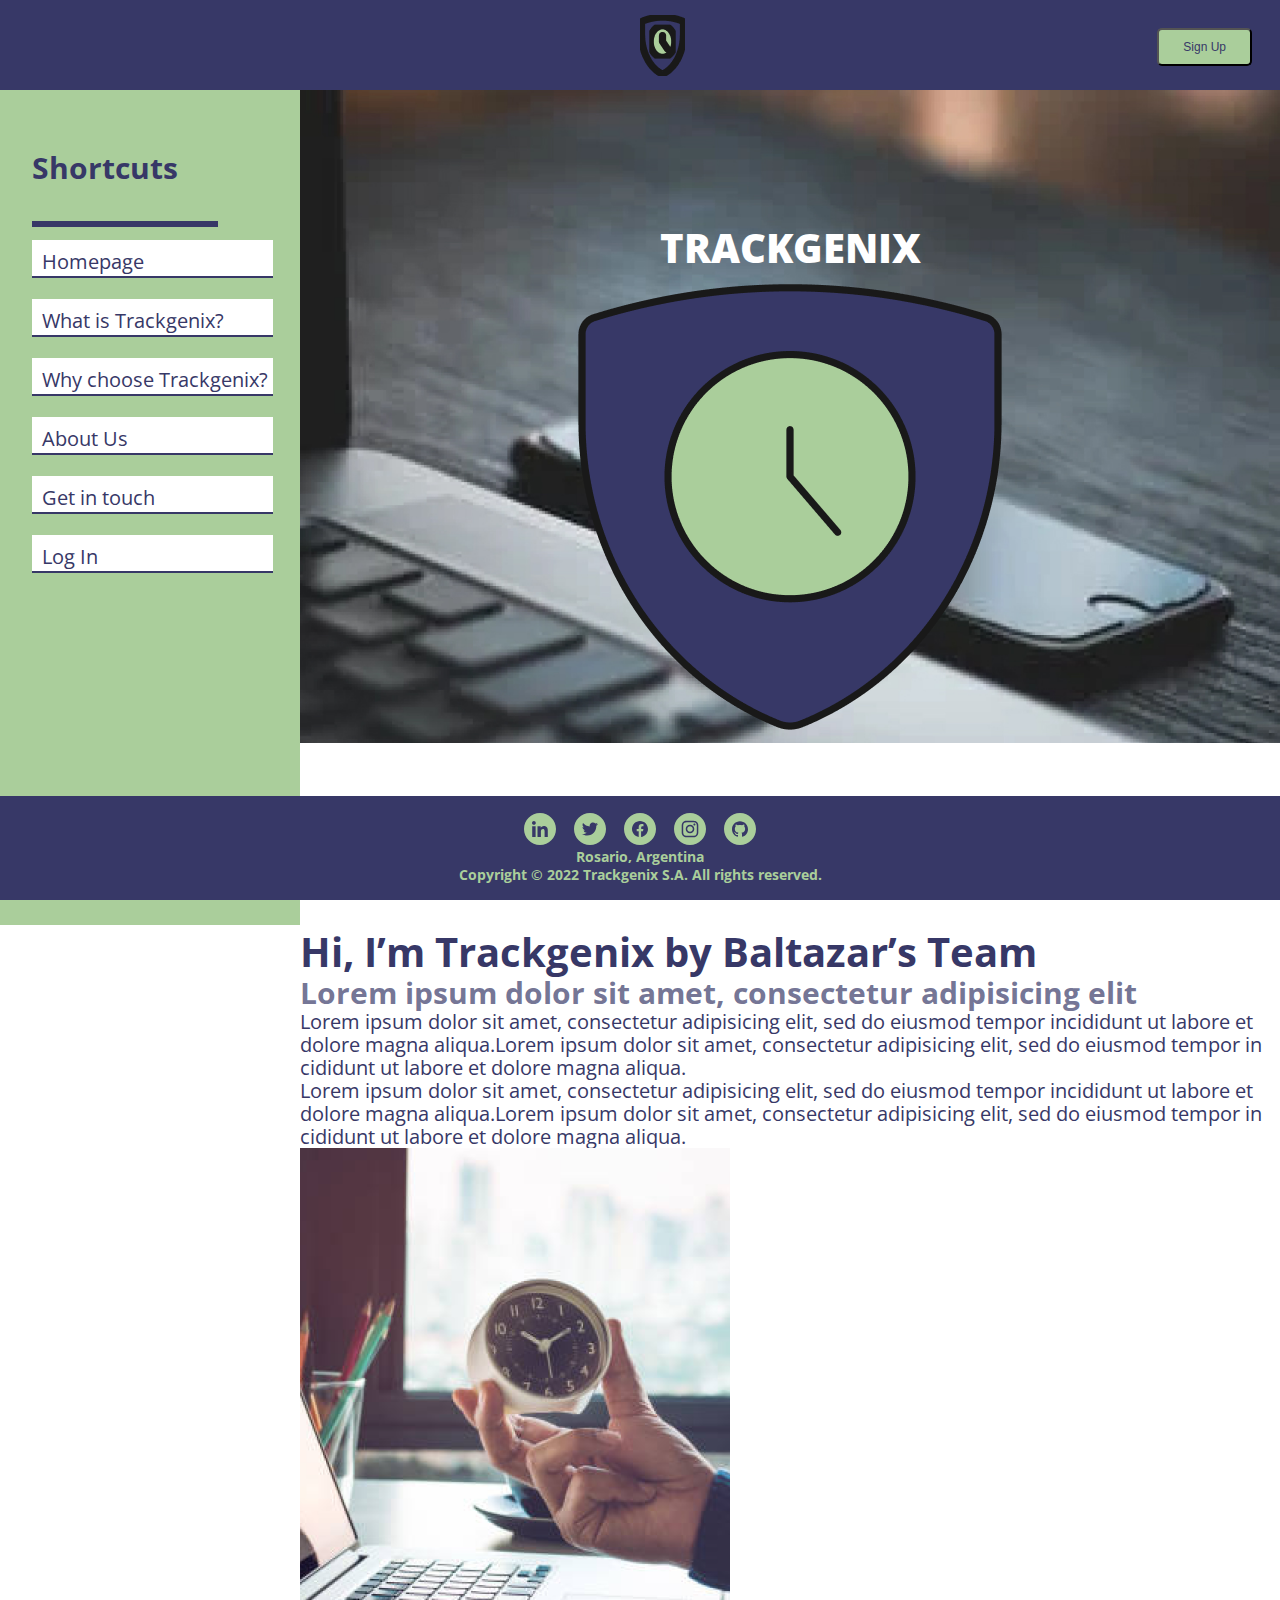
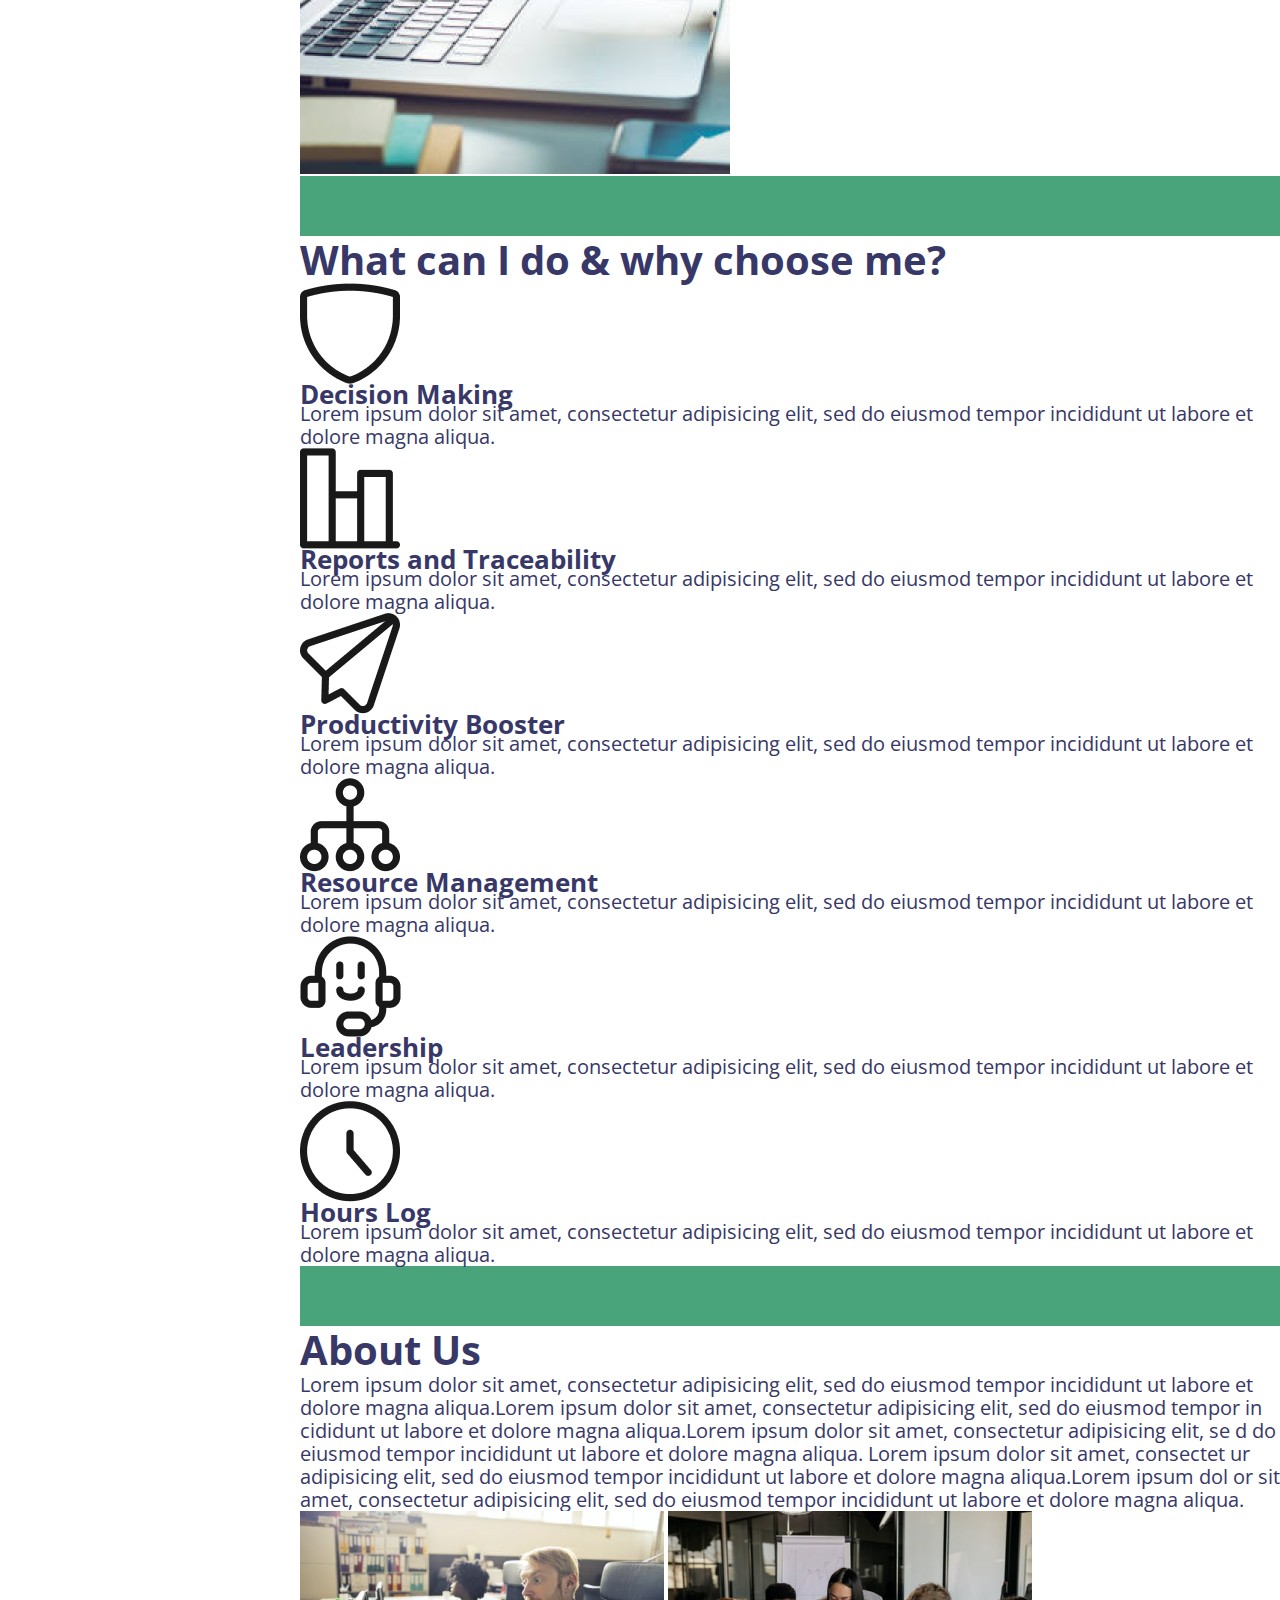
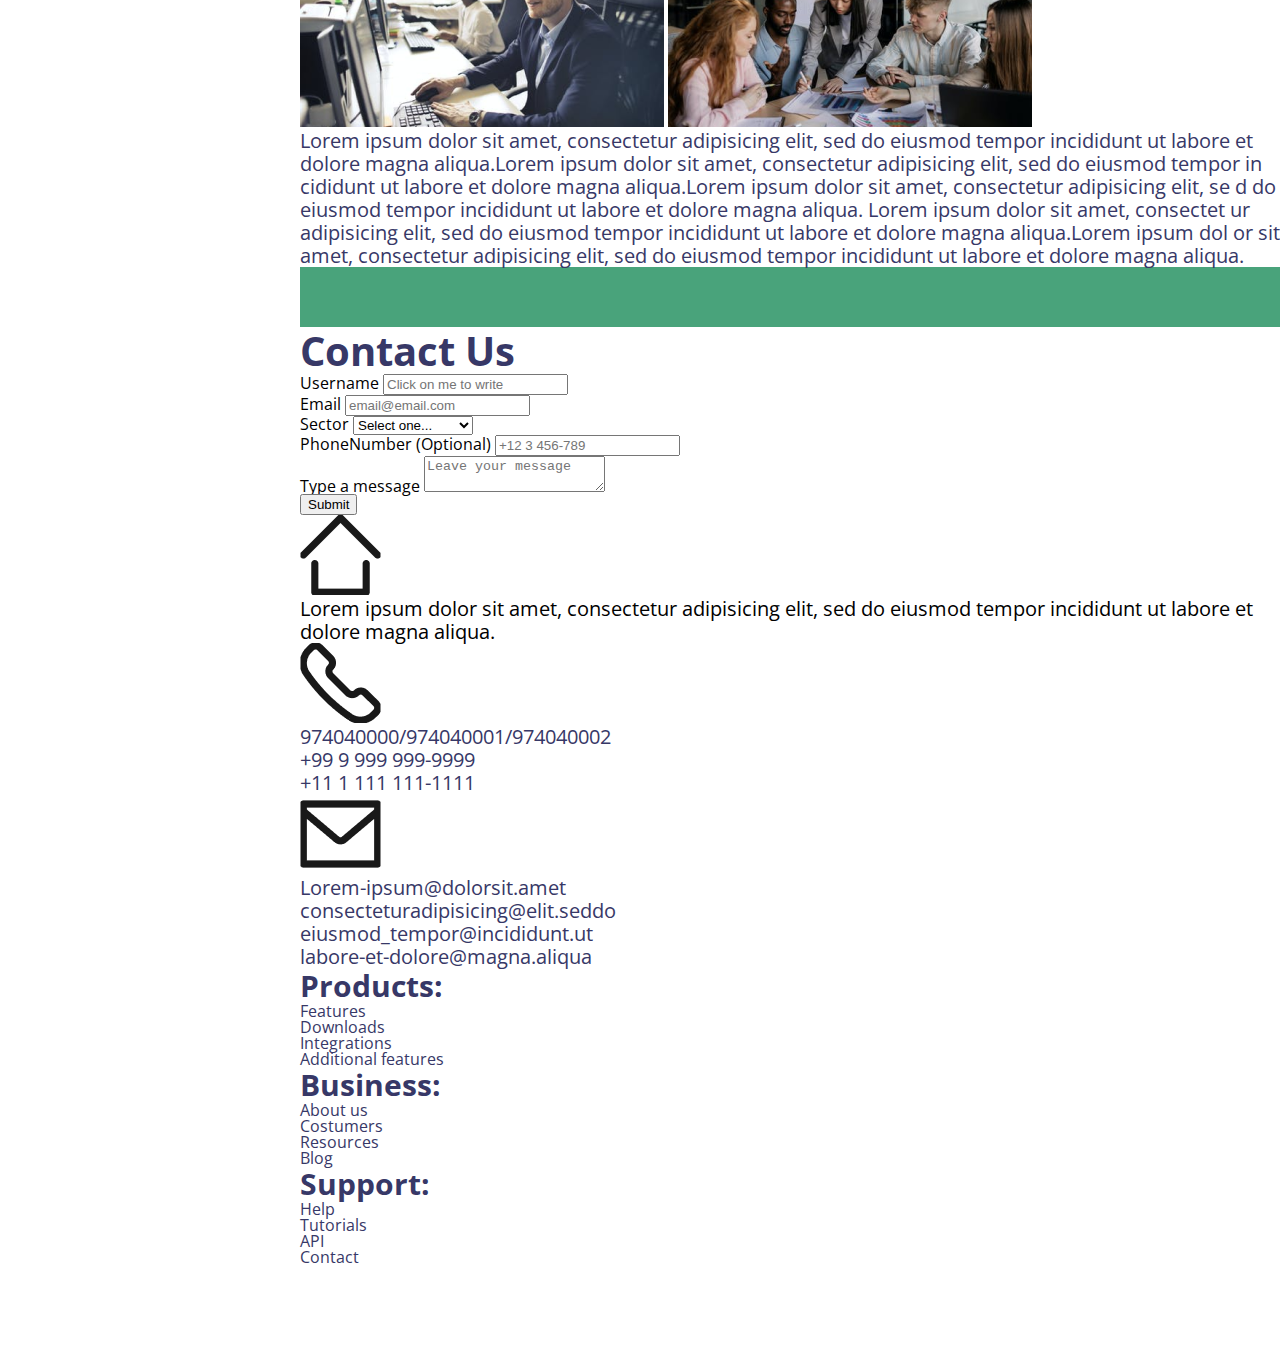
==== commit c2997135: "BaSP-W03-2022: Text styles" ====
--- a/semana-03/index.html
+++ b/semana-03/index.html
@@ -20,7 +20,7 @@
     <body>
         <header>
             <img src="assets/header-logo.png" id="header-logo" class="img">
-            <button>Sign Up</button>
+            <button id="sign-up">Sign Up</button>
         </header>
         <aside>
             <nav>
@@ -54,16 +54,16 @@
                 <img src="assets/trackgenix-logo.png" alt="Trackgenix logo: a clock inside a shield">
             </section>
             <section id="im-trackgenix" class="clear">
-                <h2>Hi, I’m Trackgenix by Baltazar’s Team</h2>
-                <p>
+                <h2 class="header">Hi, I’m Trackgenix by Baltazar’s Team</h2>
+                <p class="title">
                     Lorem ipsum dolor sit amet, consectetur adipisicing elit
                 </p>
-                <p>
+                <p class="sub-header">
                     Lorem ipsum dolor sit amet, consectetur adipisicing elit, sed do eiusmod tempor incididunt ut labore et
                     dolore magna aliqua.Lorem ipsum dolor sit amet, consectetur adipisicing elit, sed do eiusmod tempor in
                     cididunt ut labore et dolore magna aliqua.
                 </p>
-                <p>
+                <p class="sub-header">
                     Lorem ipsum dolor sit amet, consectetur adipisicing elit, sed do eiusmod tempor incididunt ut labore et
                     dolore magna aliqua.Lorem ipsum dolor sit amet, consectetur adipisicing elit, sed do eiusmod tempor in
                     cididunt ut labore et dolore magna aliqua.
@@ -72,48 +72,48 @@
             </section>
             <div class="div-sep"></div>
             <section id="what-can-i-do" class="clear">
-                <h3>What can I do & why choose me?</h3>
+                <h3 class="header">What can I do & why choose me?</h3>
                 <img src="assets/shield-icon.png" alt="A shield picture.">
-                <h4>Decision Making</h4>
-                <p>
+                <h4 class="title">Decision Making</h4>
+                <p class="sub-header">
                     Lorem ipsum dolor sit amet, consectetur adipisicing elit, sed do eiusmod tempor incididunt ut labore et
                     dolore magna aliqua.
                 </p>
                 <img src="assets/bars-icon.png" alt="">
-                <h4>Reports and Traceability</h4>
-                <p>
+                <h4 class="title">Reports and Traceability</h4>
+                <p class="sub-header">
                     Lorem ipsum dolor sit amet, consectetur adipisicing elit, sed do eiusmod tempor incididunt ut labore et
                     dolore magna aliqua.
                 </p>
                 <img src="assets/productivity-icon.png" alt="">
-                <h4>Productivity Booster</h4>
-                <p>
+                <h4 class="title">Productivity Booster</h4>
+                <p class="sub-header">
                     Lorem ipsum dolor sit amet, consectetur adipisicing elit, sed do eiusmod tempor incididunt ut labore et
                     dolore magna aliqua.
                 </p>
                 <img src="assets/network-icon.png" alt="">
-                <h4>Resource Management</h4>
-                <p>
+                <h4 class="title">Resource Management</h4>
+                <p class="sub-header">
                     Lorem ipsum dolor sit amet, consectetur adipisicing elit, sed do eiusmod tempor incididunt ut labore et
                     dolore magna aliqua.
                 </p>
                 <img src="assets/leadership-icon.png" alt="">
-                <h4>Leadership</h4>
-                <p>
+                <h4 class="title">Leadership</h4>
+                <p class="sub-header">
                     Lorem ipsum dolor sit amet, consectetur adipisicing elit, sed do eiusmod tempor incididunt ut labore et
                     dolore magna aliqua.
                 </p>
                 <img src="assets/clock-icon.png" alt="">
-                <h4>Hours Log</h4>
-                <p>
+                <h4 class="title">Hours Log</h4>
+                <p class="sub-header">
                     Lorem ipsum dolor sit amet, consectetur adipisicing elit, sed do eiusmod tempor incididunt ut labore et
                     dolore magna aliqua.
                 </p>
             </section>
             <div class="div-sep"></div>
             <section id="about-us" class="clear">
-                <h3>About Us</h3>
-                <p>
+                <h3 class="header">About Us</h3>
+                <p class="sub-header">
                     Lorem ipsum dolor sit amet, consectetur adipisicing elit, sed do eiusmod tempor incididunt ut labore et
                     dolore magna aliqua.Lorem ipsum dolor sit amet, consectetur adipisicing elit, sed do eiusmod tempor in
                     cididunt ut labore et dolore magna aliqua.Lorem ipsum dolor sit amet, consectetur adipisicing elit, se
@@ -124,7 +124,7 @@
                 </p>
                 <img src="assets/aboutus-1.png" alt="Man and woman working on a computers.">
                 <img src="assets/aboutus-2.png" alt="Group of co-workers having a meeting.">
-                <p>
+                <p class="sub-header">
                     Lorem ipsum dolor sit amet, consectetur adipisicing elit, sed do eiusmod tempor incididunt ut labore et
                     dolore magna aliqua.Lorem ipsum dolor sit amet, consectetur adipisicing elit, sed do eiusmod tempor in
                     cididunt ut labore et dolore magna aliqua.Lorem ipsum dolor sit amet, consectetur adipisicing elit, se
@@ -136,7 +136,7 @@
             </section>
             <div class="div-sep"></div>
             <section id="contact-us" class="clear">
-                <h3>Contact Us</h3>
+                <h3 class="header">Contact Us</h3>
                 <form>
                     <div>
                         <label for="username">Username</label>
@@ -163,64 +163,68 @@
                         <label for="message">Type a message</label>
                         <textarea id="message" name="message" placeholder="Leave your message"></textarea>
                     </div>
-                    <input type="submit" value="Submit">
+                    <input id="submit" type="submit" value="Submit">
                 </form>
                 <img src="assets/home-icon.png" alt="">
-                <address>
+                <address class="sub-header">
                     Lorem ipsum dolor sit amet, consectetur adipisicing elit, sed do eiusmod tempor incididunt ut labore et
                     dolore magna aliqua.
                 </address>
                 <img src="assets/phone-icon.png" alt="">
-                <p>974040000/974040001/974040002</p>
-                <p>+99 9 999 999-9999</p>
-                <p>+11 1 111 111-1111</p>
+                    <ul>
+                        <li class="sub-header">974040000/974040001/974040002</li>
+                        <li class="sub-header">+99 9 999 999-9999</li>
+                        <li class="sub-header">+11 1 111 111-1111</li>
+                    </ul>
                 <img src="assets/mail-icon.png" alt="">
-                <p>Lorem-ipsum@dolorsit.amet</p>
-                <p>consecteturadipisicing@elit.seddo</p>
-                <p>eiusmod_tempor@incididunt.ut</p>
-                <p>labore-et-dolore@magna.aliqua</p>
-                <h4>Products:</h4>
+                    <ul>
+                        <li class="sub-header"> Lorem-ipsum@dolorsit.amet</li>
+                        <li class="sub-header">consecteturadipisicing@elit.seddo</li>
+                        <li class="sub-header">eiusmod_tempor@incididunt.ut</li>
+                        <li class="sub-header">labore-et-dolore@magna.aliqua</li>
+                    </ul>
+                <h4 class="title">Products:</h4>
                 <ol>
-                    <li>
+                    <li class="subheader">
                         <a href="#">Features</a>
                     </li>
-                    <li>
+                    <li class="subheader">
                         <a href="#">Downloads</a>
                     </li>
-                    <li>
+                    <li class="subheader">
                         <a href="#">Integrations</a>
                     </li>
-                    <li>
+                    <li class="subheader">
                         <a href="#">Additional features</a>
                     </li>
                 </ol>
-                <h4>Business:</h4>
+                <h4 class="title">Business:</h4>
                 <ol>
-                    <li>
+                    <li class="subheader">
                         <a href="#">About us</a>
                     </li>
-                    <li>
+                    <li class="subheader">
                         <a href="#">Costumers</a>
                     </li>
-                    <li>
+                    <li class="subheader">
                         <a href="#">Resources</a>
                     </li>
-                    <li>
+                    <li class="subheader">
                         <a href="#">Blog</a>
                     </li>
                 </ol>
-                <h4>Support:</h4>
+                <h4 class="title">Support:</h4>
                 <ol>
-                    <li>
+                    <li class="subheader">
                         <a href="#">Help</a>
                     </li>
-                    <li>
+                    <li class="subheader">
                         <a href="#">Tutorials</a>
                     </li>
-                    <li>
+                    <li class="subheader">
                         <a href="#">API</a>
                     </li>
-                    <li>
+                    <li class="subheader">
                         <a href="#">Contact</a>
                     </li>
                 </ol>
--- a/semana-03/css/styles.css
+++ b/semana-03/css/styles.css
@@ -1,16 +1,13 @@
-/* font-family: 'Open Sans', sans-serif; */
-
 body {
     background-color: #fff;
     font-family: 'Open Sans', sans-serif;
 }
-
-body p, h2, h3, h4, ol, ul {
+/* general styles */
+p, h2, h3, h4, ol, ul, a {
     color: #373867;
 }
 
 a {
-    color: #373867;
     text-decoration: none;
 }
 
@@ -22,10 +19,8 @@
     height: auto;
 }
 
-.div-sep {
+header, footer, .div-sep {
     width: 100%;
-    height: 60px;
-    background-color: #49A37B;
 }
 
 header, footer, aside {
@@ -35,8 +30,80 @@
 
 header, footer {
     background-color: #373867;
-    width: 100%;
-}
+}
+
+.div-sep {
+    height: 60px;
+    background-color: #49A37B;
+}
+/* text styles */
+.header {
+    font-style: normal;
+    font-weight: 700;
+    font-size: 40px;
+    line-height: 47px;
+    display: flex;
+    align-items: center;
+    text-align: center;
+}
+
+.title {
+    font-style: normal;
+    font-weight: 700;
+    font-size: 14px;
+    line-height: 16px;
+}
+
+.sub-header {
+    font-style: normal;
+    font-weight: 400;
+    font-size: 20px;
+    line-height: 23px;
+}
+
+.component-body {
+    font-style: normal;
+    font-weight: 500;
+    font-size: 14px;
+    line-height: 16px;
+}
+
+.secondary-body {
+    font-style: normal;
+    font-weight: 400;
+    font-size: 12px;
+    line-height: 14px;
+}
+
+.button {
+    font-style: normal;
+    font-weight: 700;
+    font-size: 15px;
+    line-height: 18px;
+}
+
+.large-body {
+    font-style: normal;
+    font-weight: 400;
+    font-size: 20px;
+    line-height: 30px;
+}
+
+.body {
+    font-style: normal;
+    font-weight: 400;
+    font-size: 15px;
+    line-height: 24px;
+}
+
+.small-body {
+    font-style: normal;
+    font-weight: 400;
+    font-size: 12px;
+    line-height: 18px;
+}
+/* end text styles */
+/* end general styles */
 /*header*/
 header {
     height: 90px;
@@ -50,7 +117,7 @@
     top: 15px;
 }
 
-header button {
+#sign-up {
     position: relative;
     float: right;
     background-color: #AACE9B;
@@ -159,4 +226,27 @@
     display: block;
     margin: 0 auto 185px auto;
 }
-/*end section home*/+/*end section home*/
+/* section #im-trackgenix */
+#im-trackgenix .title {
+    color: rgba(55, 56, 103, 0.7);
+    font-size: 30px;
+    line-height: 35px;
+}
+/* end section #im-trackgenix */
+/* section #what-can-i-do */
+#what-can-i-do .title {
+    font-size: 26px;
+}
+/* end section #what-can-i-do */
+/* section #contact-us */
+#contact-us .title {
+    font-size: 30px;
+    line-height: 35px;
+}
+
+#contact-us .sub-header {
+    font-size: 20px;
+    line-height: 23px;
+}
+/* end section #contact-us */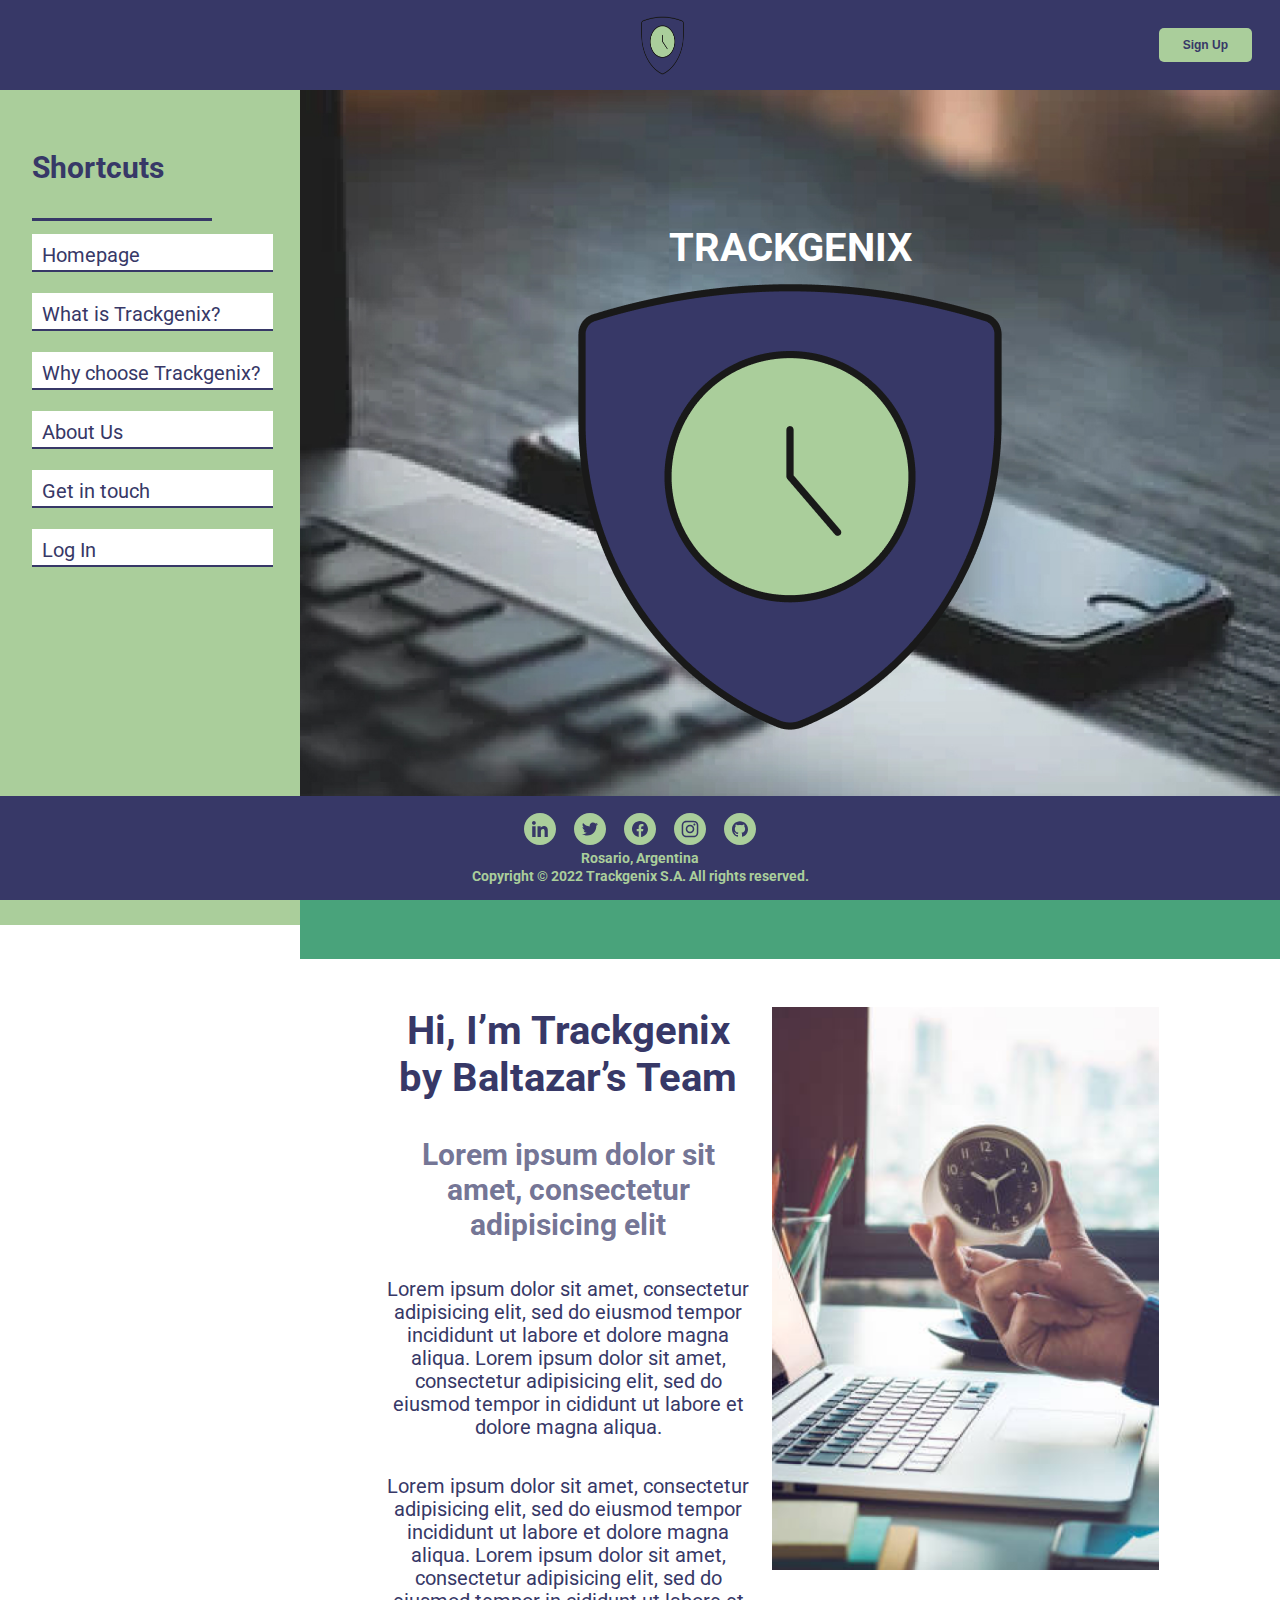
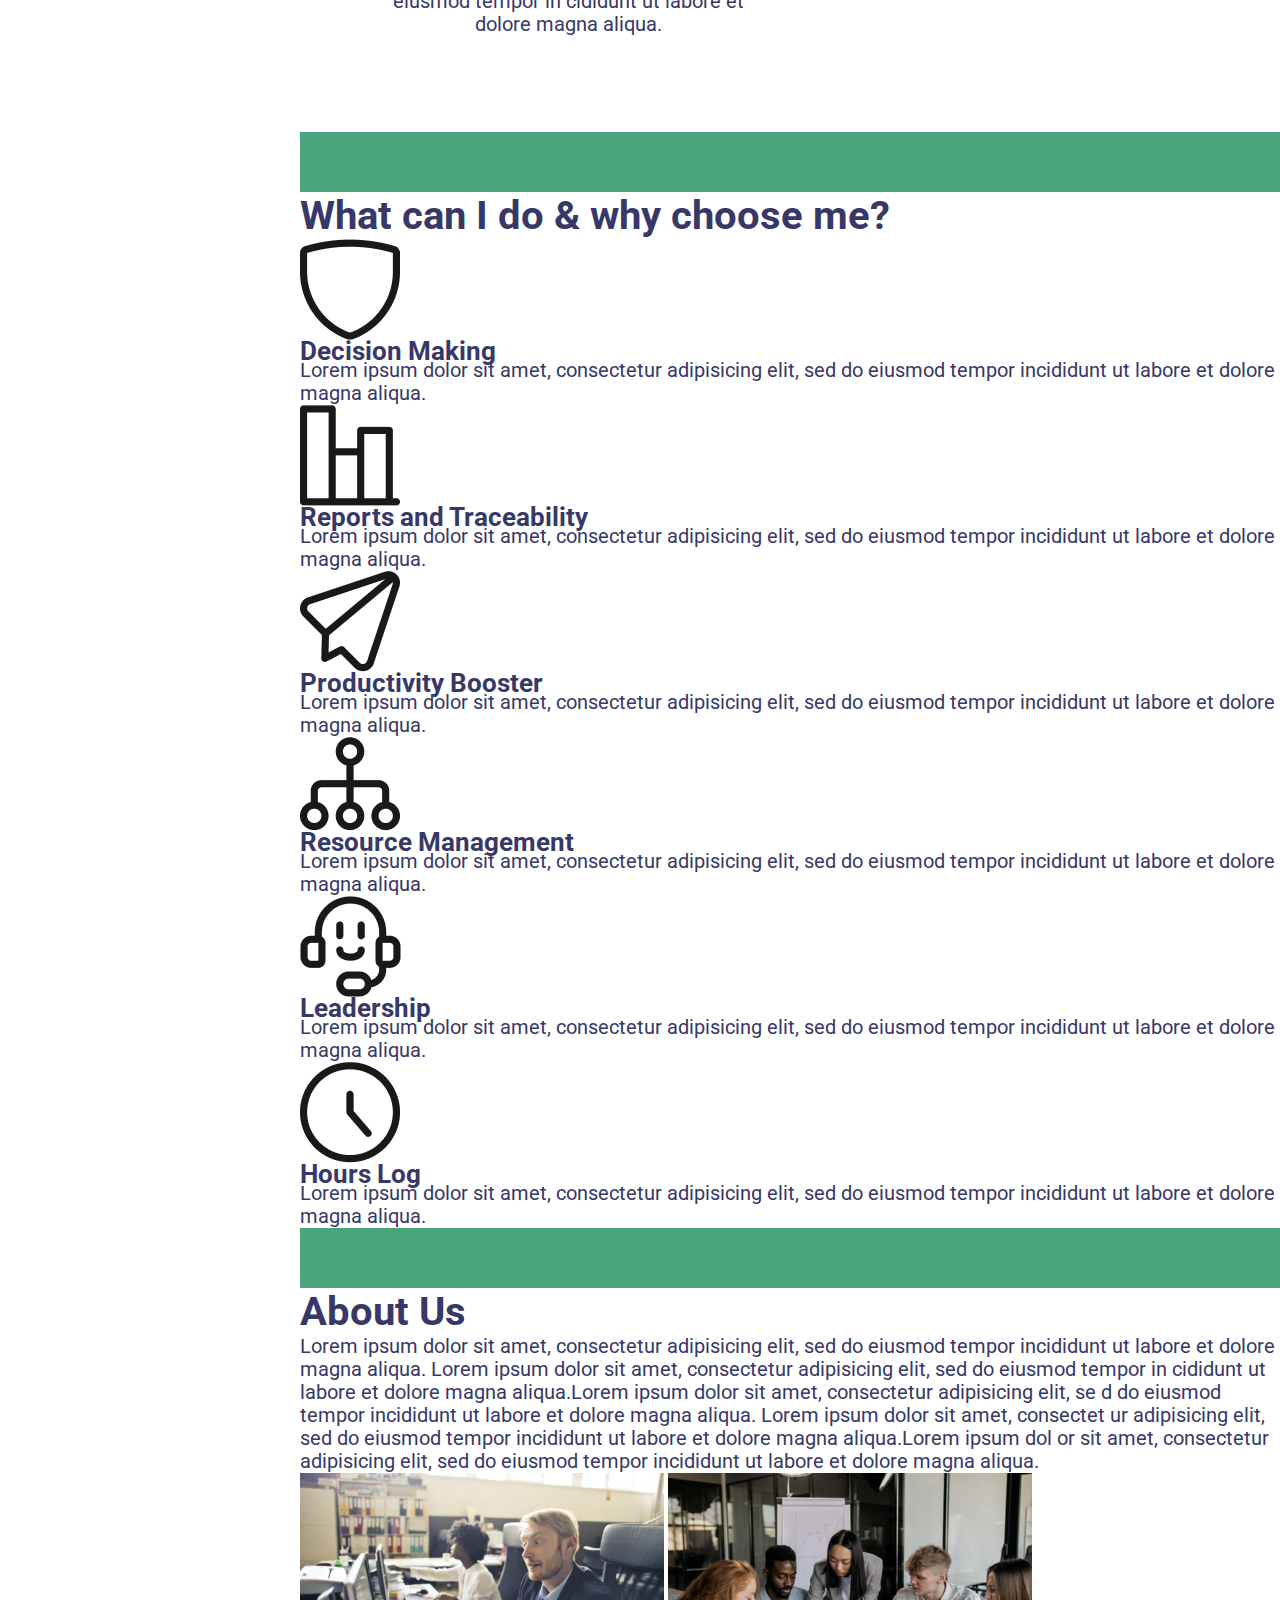
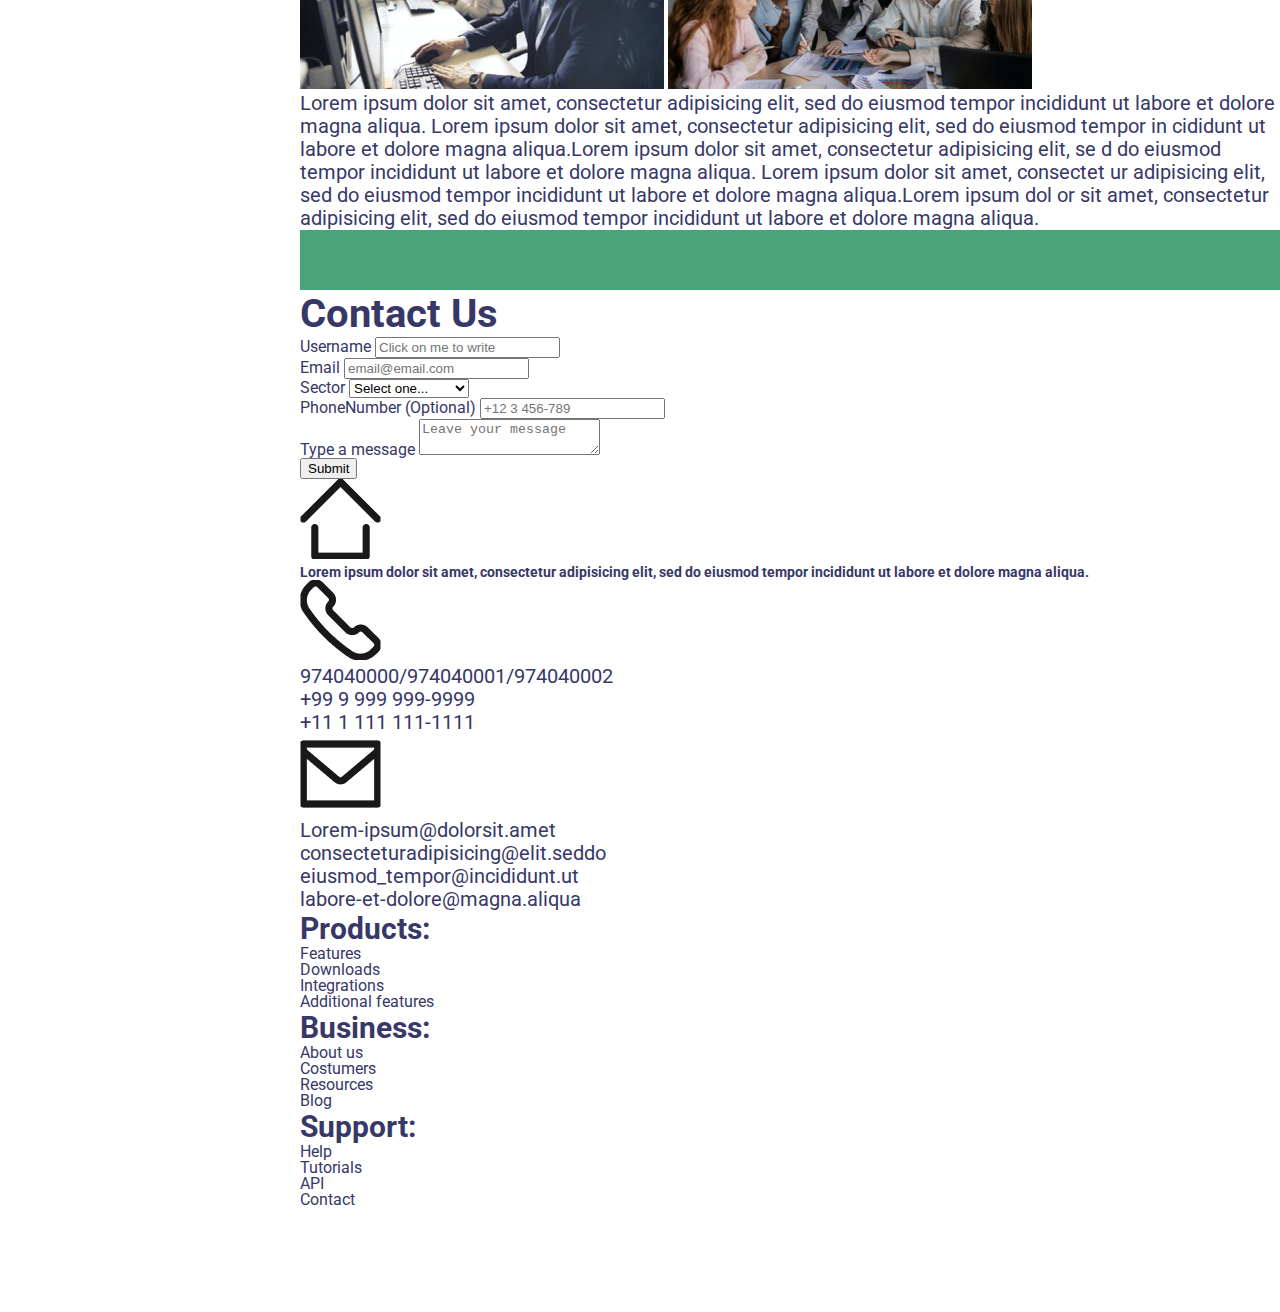
==== commit d710811c: "BaSP-W03-2022: I'm trackgenix" ====
--- a/semana-03/index.html
+++ b/semana-03/index.html
@@ -13,19 +13,18 @@
         <!--Imported fonts-->
         <link rel="preconnect" href="https://fonts.googleapis.com">
         <link rel="preconnect" href="https://fonts.gstatic.com" crossorigin>
-        <link href="https://fonts.googleapis.com/css2?family=Open+Sans:ital,wght@0,400;1,600&display=swap" rel="stylesheet">
+        <link href="https://fonts.googleapis.com/css2?family=Roboto:wght@400;500;700&display=swap" rel="stylesheet">
         <!--end Imported fonts-->
         <title>Trackgenix</title>
     </head>
     <body>
         <header>
-            <img src="assets/header-logo.png" id="header-logo" class="img">
+            <img src="assets/icons/logo.png" id="header-logo" class="img">
             <button id="sign-up">Sign Up</button>
         </header>
         <aside>
             <nav>
                 <div>Shortcuts</div>
-                <div id="nav-br"></div>
                 <ul>
                     <li>
                         <a href="#home">Homepage</a>
@@ -54,56 +53,57 @@
                 <img src="assets/trackgenix-logo.png" alt="Trackgenix logo: a clock inside a shield">
             </section>
             <section id="im-trackgenix" class="clear">
+                <img class="img" src="assets/clock.png" alt="Hand holding a clock.">
                 <h2 class="header">Hi, I’m Trackgenix by Baltazar’s Team</h2>
                 <p class="title">
                     Lorem ipsum dolor sit amet, consectetur adipisicing elit
                 </p>
                 <p class="sub-header">
                     Lorem ipsum dolor sit amet, consectetur adipisicing elit, sed do eiusmod tempor incididunt ut labore et
-                    dolore magna aliqua.Lorem ipsum dolor sit amet, consectetur adipisicing elit, sed do eiusmod tempor in
+                    dolore magna aliqua. Lorem ipsum dolor sit amet, consectetur adipisicing elit, sed do eiusmod tempor in
                     cididunt ut labore et dolore magna aliqua.
                 </p>
                 <p class="sub-header">
                     Lorem ipsum dolor sit amet, consectetur adipisicing elit, sed do eiusmod tempor incididunt ut labore et
-                    dolore magna aliqua.Lorem ipsum dolor sit amet, consectetur adipisicing elit, sed do eiusmod tempor in
+                    dolore magna aliqua. Lorem ipsum dolor sit amet, consectetur adipisicing elit, sed do eiusmod tempor in
                     cididunt ut labore et dolore magna aliqua.
                 </p>
-                <img src="assets/clock.png" alt="Hand holding a clock.">
+                
             </section>
             <div class="div-sep"></div>
             <section id="what-can-i-do" class="clear">
                 <h3 class="header">What can I do & why choose me?</h3>
-                <img src="assets/shield-icon.png" alt="A shield picture.">
+                <img src="assets/shield-icon.png" alt="Shield picture.">
                 <h4 class="title">Decision Making</h4>
                 <p class="sub-header">
                     Lorem ipsum dolor sit amet, consectetur adipisicing elit, sed do eiusmod tempor incididunt ut labore et
                     dolore magna aliqua.
                 </p>
-                <img src="assets/bars-icon.png" alt="">
+                <img src="assets/bars-icon.png" alt="Bars graph picture.">
                 <h4 class="title">Reports and Traceability</h4>
                 <p class="sub-header">
                     Lorem ipsum dolor sit amet, consectetur adipisicing elit, sed do eiusmod tempor incididunt ut labore et
                     dolore magna aliqua.
                 </p>
-                <img src="assets/productivity-icon.png" alt="">
+                <img src="assets/productivity-icon.png" alt="Paper plane picure.">
                 <h4 class="title">Productivity Booster</h4>
                 <p class="sub-header">
                     Lorem ipsum dolor sit amet, consectetur adipisicing elit, sed do eiusmod tempor incididunt ut labore et
                     dolore magna aliqua.
                 </p>
-                <img src="assets/network-icon.png" alt="">
+                <img src="assets/network-icon.png" alt="Organization chart picture.">
                 <h4 class="title">Resource Management</h4>
                 <p class="sub-header">
                     Lorem ipsum dolor sit amet, consectetur adipisicing elit, sed do eiusmod tempor incididunt ut labore et
                     dolore magna aliqua.
                 </p>
-                <img src="assets/leadership-icon.png" alt="">
+                <img src="assets/leadership-icon.png" alt="Comunication picture.">
                 <h4 class="title">Leadership</h4>
                 <p class="sub-header">
                     Lorem ipsum dolor sit amet, consectetur adipisicing elit, sed do eiusmod tempor incididunt ut labore et
                     dolore magna aliqua.
                 </p>
-                <img src="assets/clock-icon.png" alt="">
+                <img src="assets/clock-icon.png" alt="Clock picture.">
                 <h4 class="title">Hours Log</h4>
                 <p class="sub-header">
                     Lorem ipsum dolor sit amet, consectetur adipisicing elit, sed do eiusmod tempor incididunt ut labore et
@@ -115,7 +115,7 @@
                 <h3 class="header">About Us</h3>
                 <p class="sub-header">
                     Lorem ipsum dolor sit amet, consectetur adipisicing elit, sed do eiusmod tempor incididunt ut labore et
-                    dolore magna aliqua.Lorem ipsum dolor sit amet, consectetur adipisicing elit, sed do eiusmod tempor in
+                    dolore magna aliqua. Lorem ipsum dolor sit amet, consectetur adipisicing elit, sed do eiusmod tempor in
                     cididunt ut labore et dolore magna aliqua.Lorem ipsum dolor sit amet, consectetur adipisicing elit, se
                     d do eiusmod tempor incididunt ut labore et dolore magna aliqua. Lorem ipsum dolor sit amet, consectet
                     ur adipisicing elit, sed do eiusmod tempor incididunt ut labore et dolore magna aliqua.Lorem ipsum dol
@@ -126,7 +126,7 @@
                 <img src="assets/aboutus-2.png" alt="Group of co-workers having a meeting.">
                 <p class="sub-header">
                     Lorem ipsum dolor sit amet, consectetur adipisicing elit, sed do eiusmod tempor incididunt ut labore et
-                    dolore magna aliqua.Lorem ipsum dolor sit amet, consectetur adipisicing elit, sed do eiusmod tempor in
+                    dolore magna aliqua. Lorem ipsum dolor sit amet, consectetur adipisicing elit, sed do eiusmod tempor in
                     cididunt ut labore et dolore magna aliqua.Lorem ipsum dolor sit amet, consectetur adipisicing elit, se
                     d do eiusmod tempor incididunt ut labore et dolore magna aliqua. Lorem ipsum dolor sit amet, consectet
                     ur adipisicing elit, sed do eiusmod tempor incididunt ut labore et dolore magna aliqua.Lorem ipsum dol
@@ -165,66 +165,68 @@
                     </div>
                     <input id="submit" type="submit" value="Submit">
                 </form>
-                <img src="assets/home-icon.png" alt="">
                 <address class="sub-header">
-                    Lorem ipsum dolor sit amet, consectetur adipisicing elit, sed do eiusmod tempor incididunt ut labore et
-                    dolore magna aliqua.
+                    <img src="assets/home-icon.png" alt="House picture.">
+                    <p>
+                        Lorem ipsum dolor sit amet, consectetur adipisicing elit, sed do eiusmod tempor incididunt ut labore et
+                        dolore magna aliqua.
+                    </p>
+                    <img src="assets/phone-icon.png" alt="Phone picture.">
+                    <ul>
+                        <li>974040000/974040001/974040002</li>
+                        <li>+99 9 999 999-9999</li>
+                        <li>+11 1 111 111-1111</li>
+                    </ul>
+                    <img src="assets/mail-icon.png" alt="Mail envelope.">
+                    <ul>
+                        <li>Lorem-ipsum@dolorsit.amet</li>
+                        <li>consecteturadipisicing@elit.seddo</li>
+                        <li>eiusmod_tempor@incididunt.ut</li>
+                        <li>labore-et-dolore@magna.aliqua</li>
+                    </ul>
                 </address>
-                <img src="assets/phone-icon.png" alt="">
-                    <ul>
-                        <li class="sub-header">974040000/974040001/974040002</li>
-                        <li class="sub-header">+99 9 999 999-9999</li>
-                        <li class="sub-header">+11 1 111 111-1111</li>
-                    </ul>
-                <img src="assets/mail-icon.png" alt="">
-                    <ul>
-                        <li class="sub-header"> Lorem-ipsum@dolorsit.amet</li>
-                        <li class="sub-header">consecteturadipisicing@elit.seddo</li>
-                        <li class="sub-header">eiusmod_tempor@incididunt.ut</li>
-                        <li class="sub-header">labore-et-dolore@magna.aliqua</li>
-                    </ul>
                 <h4 class="title">Products:</h4>
-                <ol>
-                    <li class="subheader">
+                <ol class="subheader">
+                    <li>
                         <a href="#">Features</a>
                     </li>
-                    <li class="subheader">
+                    <li>
                         <a href="#">Downloads</a>
                     </li>
-                    <li class="subheader">
+                    <li>
                         <a href="#">Integrations</a>
                     </li>
-                    <li class="subheader">
+                    <li>
                         <a href="#">Additional features</a>
                     </li>
                 </ol>
                 <h4 class="title">Business:</h4>
-                <ol>
-                    <li class="subheader">
+                <ol class="subheader">
+                    <li>
                         <a href="#">About us</a>
                     </li>
-                    <li class="subheader">
+                    <li>
                         <a href="#">Costumers</a>
                     </li>
-                    <li class="subheader">
+                    <li>
                         <a href="#">Resources</a>
                     </li>
-                    <li class="subheader">
+                    <li>
                         <a href="#">Blog</a>
                     </li>
                 </ol>
                 <h4 class="title">Support:</h4>
-                <ol>
-                    <li class="subheader">
+                <ol class="subheader">
+                    <li>
                         <a href="#">Help</a>
                     </li>
-                    <li class="subheader">
+                    <li>
                         <a href="#">Tutorials</a>
                     </li>
-                    <li class="subheader">
+                    <li>
                         <a href="#">API</a>
                     </li>
-                    <li class="subheader">
+                    <li>
                         <a href="#">Contact</a>
                     </li>
                 </ol>
@@ -233,19 +235,19 @@
         <footer>
             <ul>
                 <li>
-                    <a href="#"><img src="assets/icons/linkedin.svg"></a>
-                </li>
-                <li>
-                    <a href="#"><img src="assets/icons/twitter.svg"></a>
-                </li>
-                <li>
-                    <a href="#"><img src="assets/icons/facebook.svg"></a>
-                </li>
-                <li>
-                    <a href="#"><img src="assets/icons/instagram.svg"></a>
-                </li>
-                <li>
-                    <a href="#"><img src="assets/icons/githab.svg"></a>
+                    <a href="#"><img src="assets/icons/linkedin.svg" alt="Linkedin icon."></a>
+                </li>
+                <li>
+                    <a href="#"><img src="assets/icons/twitter.svg" alt="Twitter icon."></a>
+                </li>
+                <li>
+                    <a href="#"><img src="assets/icons/facebook.svg" alt="Facebook icon."></a>
+                </li>
+                <li>
+                    <a href="#"><img src="assets/icons/instagram.svg" alt="Instagram icon."></a>
+                </li>
+                <li>
+                    <a href="#"><img src="assets/icons/githab.svg" alt="Github icon."></a>
                 </li>        
             </ul>
             <address>Rosario, Argentina</address>
--- a/semana-03/css/styles.css
+++ b/semana-03/css/styles.css
@@ -1,14 +1,16 @@
+* {
+    box-sizing: border-box;
+}
+
 body {
     background-color: #fff;
-    font-family: 'Open Sans', sans-serif;
+    color: #373867;
+    font-family: 'Roboto', sans-serif;
 }
 /* general styles */
-p, h2, h3, h4, ol, ul, a {
-    color: #373867;
-}
-
 a {
     text-decoration: none;
+    color: #373867;
 }
 
 .clear {
@@ -19,7 +21,7 @@
     height: auto;
 }
 
-header, footer, .div-sep {
+header, footer {
     width: 100%;
 }
 
@@ -32,73 +34,58 @@
     background-color: #373867;
 }
 
-.div-sep {
-    height: 60px;
-    background-color: #49A37B;
-}
 /* text styles */
+.header, .title, .sub-header, .component-body, .secondary-body, .button, .large-body, .body, .small-body {
+    font-style: normal;
+}
+.header, .title, .button {
+    font-weight: 700;
+}
+.sub-header, .secondary-body, .large-body, .body, .small-body {
+    font-weight: 400;
+}
 .header {
-    font-style: normal;
-    font-weight: 700;
     font-size: 40px;
     line-height: 47px;
-    display: flex;
-    align-items: center;
-    text-align: center;
 }
 
 .title {
-    font-style: normal;
-    font-weight: 700;
     font-size: 14px;
     line-height: 16px;
 }
 
 .sub-header {
-    font-style: normal;
-    font-weight: 400;
     font-size: 20px;
     line-height: 23px;
 }
 
 .component-body {
-    font-style: normal;
     font-weight: 500;
     font-size: 14px;
     line-height: 16px;
 }
 
 .secondary-body {
-    font-style: normal;
-    font-weight: 400;
     font-size: 12px;
     line-height: 14px;
 }
 
 .button {
-    font-style: normal;
-    font-weight: 700;
     font-size: 15px;
     line-height: 18px;
 }
 
 .large-body {
-    font-style: normal;
-    font-weight: 400;
     font-size: 20px;
     line-height: 30px;
 }
 
 .body {
-    font-style: normal;
-    font-weight: 400;
     font-size: 15px;
     line-height: 24px;
 }
 
 .small-body {
-    font-style: normal;
-    font-weight: 400;
     font-size: 12px;
     line-height: 18px;
 }
@@ -111,8 +98,9 @@
 }
 
 #header-logo {
-    position: absolute;
+    position: relative;
     width: 45px;
+    height: 61px;
     left: 50%;
     top: 15px;
 }
@@ -125,10 +113,10 @@
     padding: 10px 24px;
     border-radius: 5px;
     margin: 28px;
-    font-style: normal;
-    font-weight: 500;
+    font-weight: 700;
     font-size: 12px;
     line-height: 14px;
+    border: none;
 }
 /*end header*/
 /*footer*/
@@ -155,8 +143,6 @@
 }
 footer li {
     display: inline-block;
-}
-footer img {
     margin: 0 7px;
 }
 /*end footer*/
@@ -169,19 +155,16 @@
 }
 
 aside nav div {
+    width: 180px;
     font-style: normal;
     color: #373867;
     font-weight: 700;
     font-size: 30px;
     line-height: 35px;
     margin: 60px 0 0 32px;
-}
-
-#nav-br {
-    width: 180px;
-    border: 3px solid #373867;
-    background-color: #373867;
-    margin: 36px 0 13px 32px;
+    padding-bottom: 33px;
+    border-bottom: 3px solid #373867;
+    margin-bottom: 13px;
 }
 
 aside li {
@@ -197,26 +180,31 @@
     padding: 10px 0 0 10px;
     box-sizing: border-box;
 }
+aside a {
+    display: block;
+}
 /* end aside */
 
 main {
     margin: 90px 0 0 300px;
     padding-bottom: 104px;
 }
+section {
+    border-bottom: 60px solid #49A37B;
+}
 /*section home*/
 #home {
     background-image: url(../assets/front-image.jpg);
-    background-position: center top;
-    background-repeat: no-repeat;
+    background-position: left top;
     background-size: cover;
-    padding-top: 134px;
+    padding: 134px 0 156px 0;
 }
 
 #home h1 {
     text-transform: uppercase;
     color: #fff;
     font-style: normal;
-    font-weight: 800;
+    font-weight: 700;
     font-size: 40px;
     line-height: 47px;
     text-align: center;
@@ -224,15 +212,31 @@
 
 #home img {
     display: block;
-    margin: 0 auto 185px auto;
+    margin: 0 auto;
 }
 /*end section home*/
 /* section #im-trackgenix */
+#im-trackgenix {
+    padding: 48px 121px 60px 85px;
+}
 #im-trackgenix .title {
     color: rgba(55, 56, 103, 0.7);
     font-size: 30px;
     line-height: 35px;
 }
+#im-trackgenix h2, #im-trackgenix p {
+    width: 50%;
+    text-align: center;
+    max-width: 366px;
+    margin-bottom: 36px;
+
+}
+#im-trackgenix img {
+    width: 50%;
+    max-width: 430px;
+    position: relative;
+    float: right;
+}
 /* end section #im-trackgenix */
 /* section #what-can-i-do */
 #what-can-i-do .title {
@@ -240,6 +244,10 @@
 }
 /* end section #what-can-i-do */
 /* section #contact-us */
+#contact-us {
+    border: none;
+}
+
 #contact-us .title {
     font-size: 30px;
     line-height: 35px;
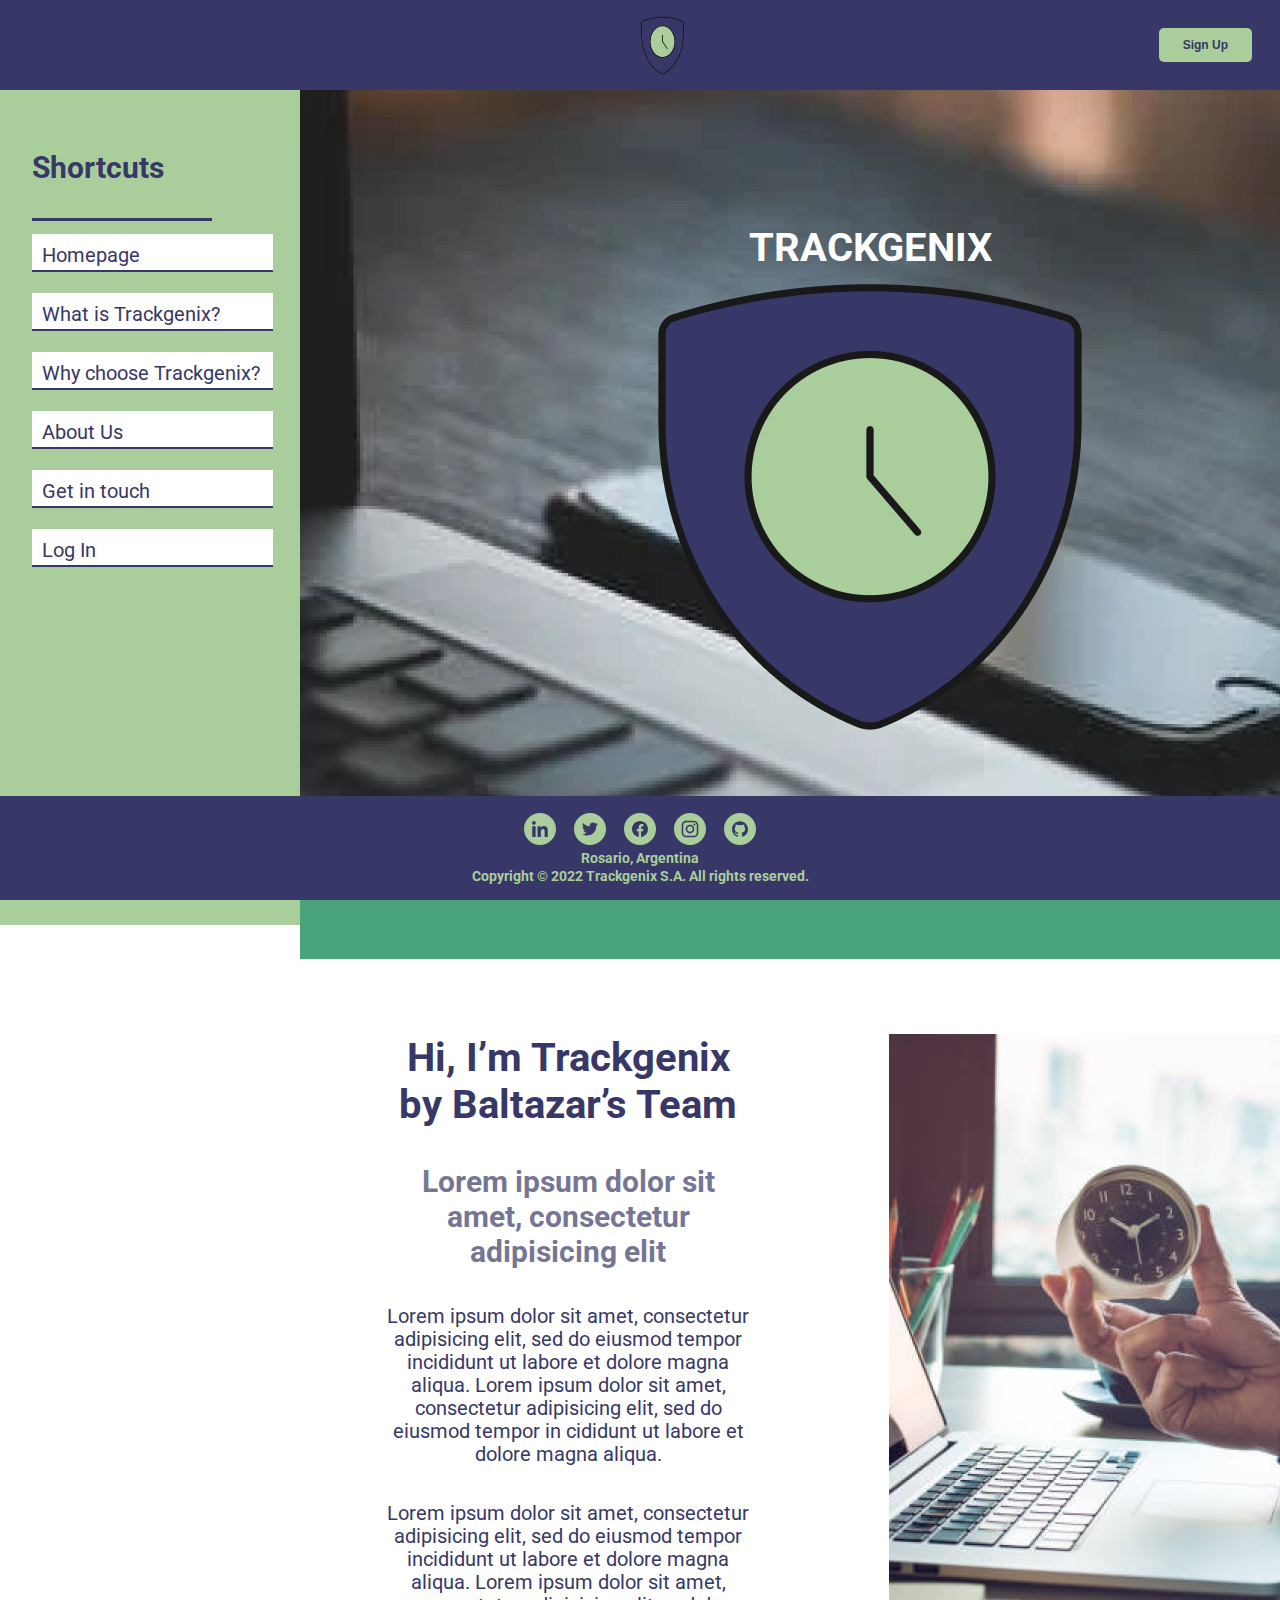
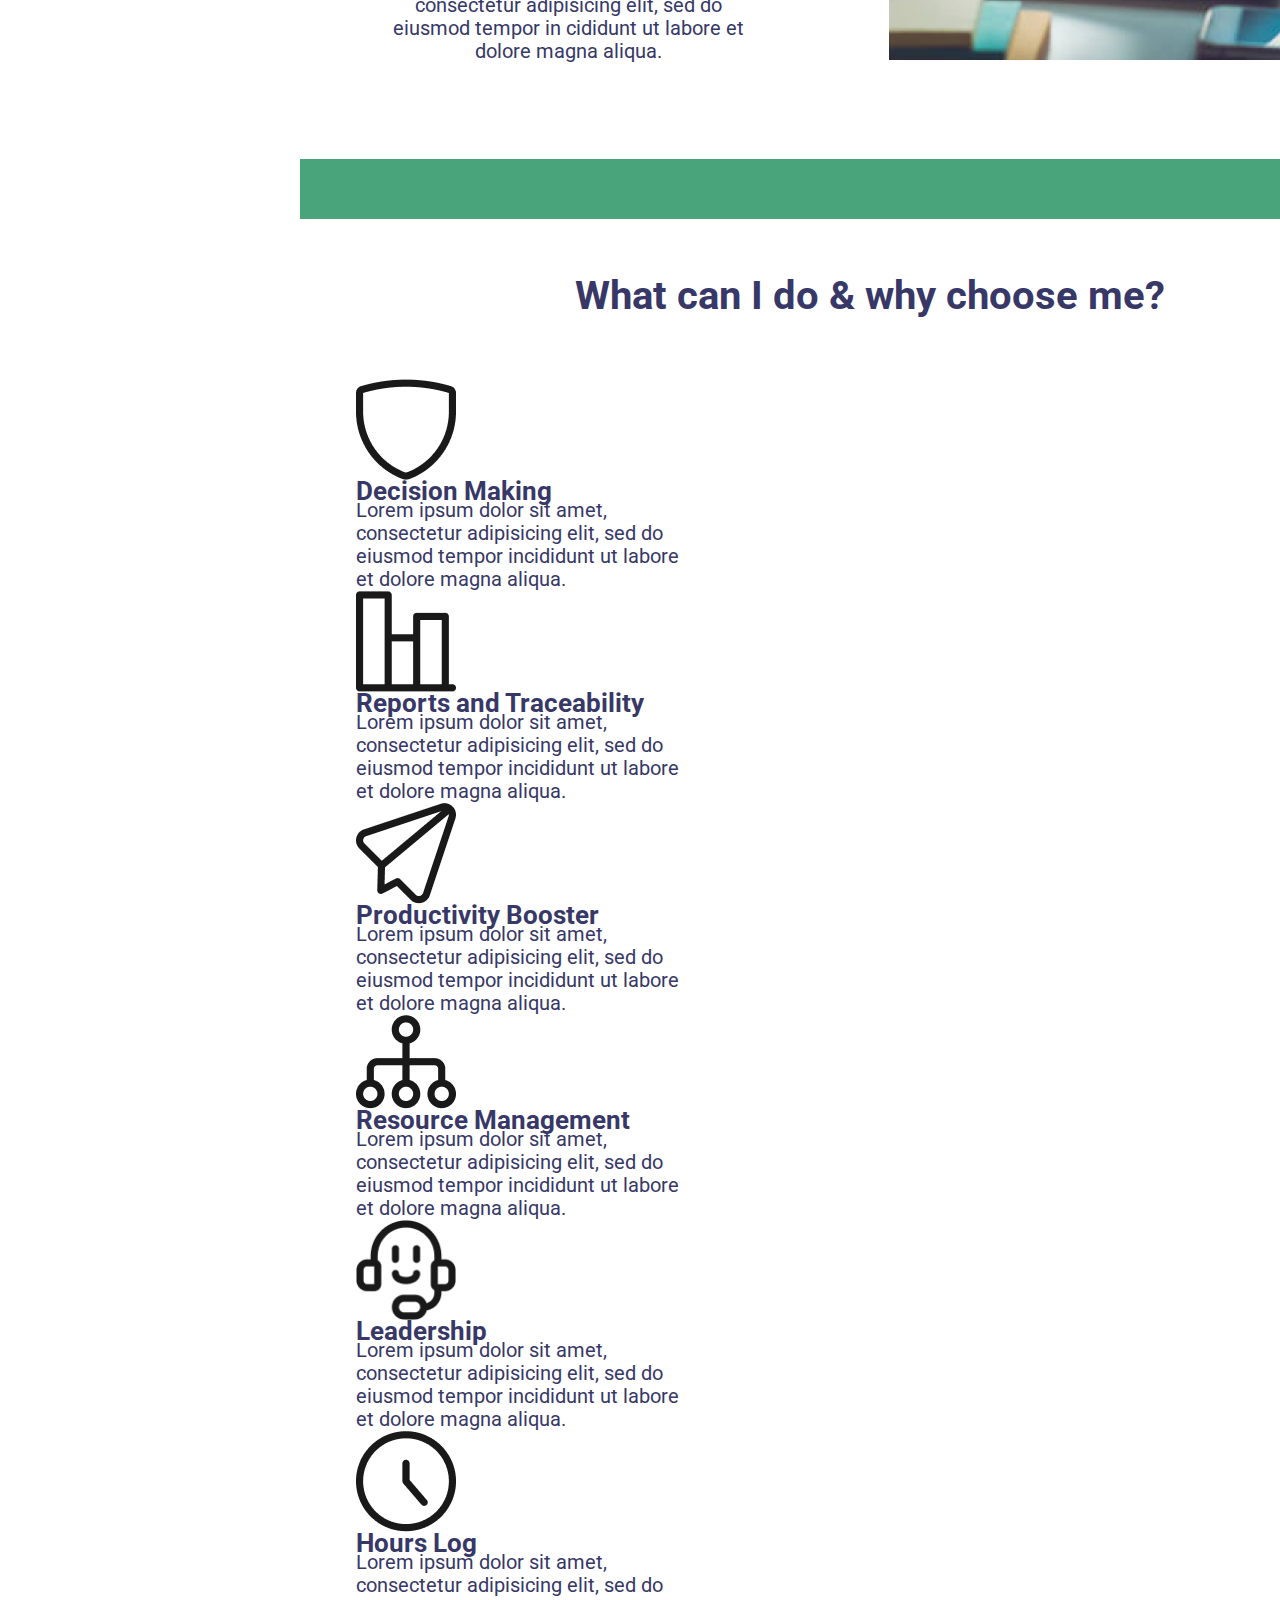
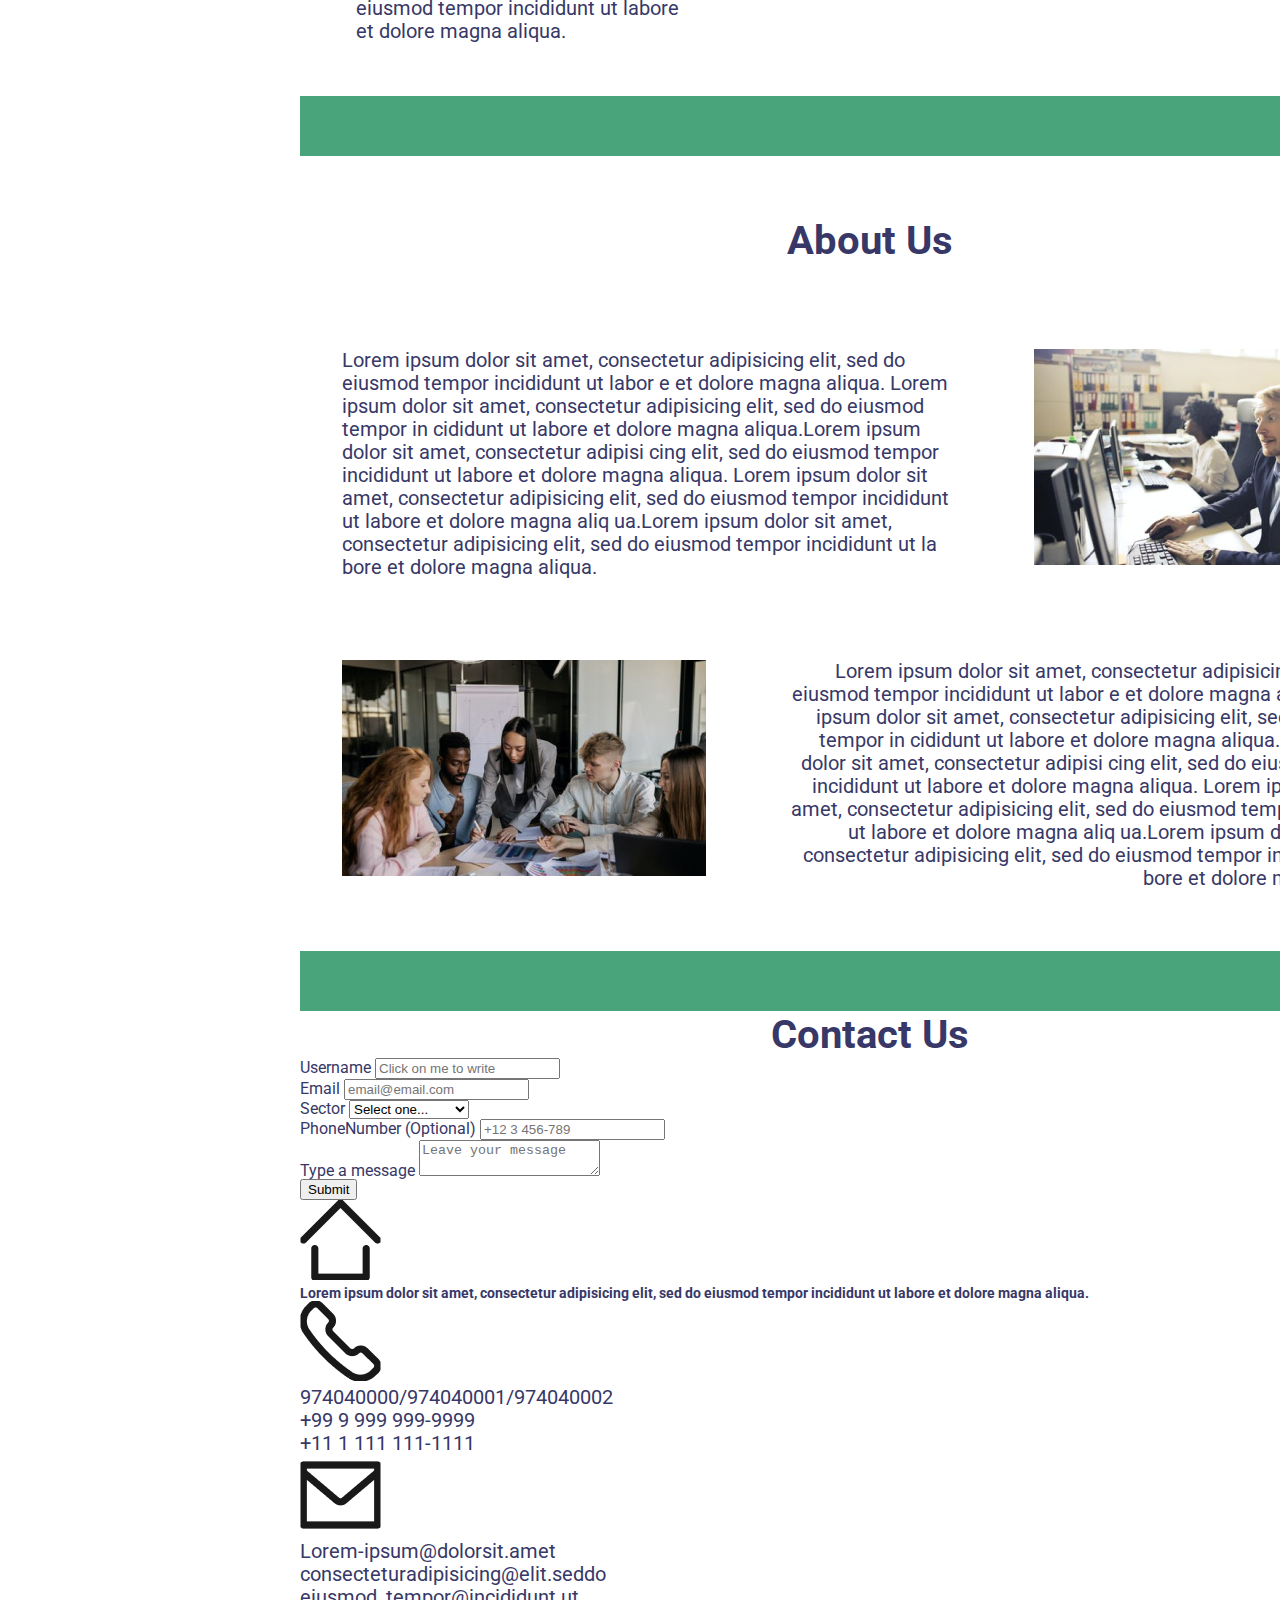
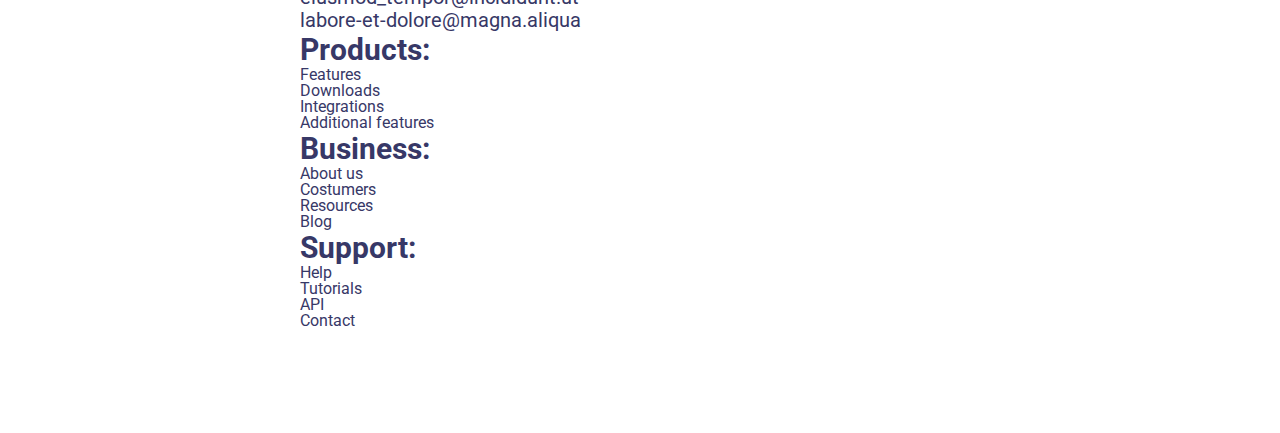
==== commit 3e5dce71: "BaSP-W03-2022: About us" ====
--- a/semana-03/index.html
+++ b/semana-03/index.html
@@ -68,11 +68,9 @@
                     dolore magna aliqua. Lorem ipsum dolor sit amet, consectetur adipisicing elit, sed do eiusmod tempor in
                     cididunt ut labore et dolore magna aliqua.
                 </p>
-                
-            </section>
-            <div class="div-sep"></div>
+            </section>
             <section id="what-can-i-do" class="clear">
-                <h3 class="header">What can I do & why choose me?</h3>
+                <h3 class="header" class="clear">What can I do & why choose me?</h3>
                 <img src="assets/shield-icon.png" alt="Shield picture.">
                 <h4 class="title">Decision Making</h4>
                 <p class="sub-header">
@@ -110,31 +108,29 @@
                     dolore magna aliqua.
                 </p>
             </section>
-            <div class="div-sep"></div>
             <section id="about-us" class="clear">
                 <h3 class="header">About Us</h3>
-                <p class="sub-header">
-                    Lorem ipsum dolor sit amet, consectetur adipisicing elit, sed do eiusmod tempor incididunt ut labore et
-                    dolore magna aliqua. Lorem ipsum dolor sit amet, consectetur adipisicing elit, sed do eiusmod tempor in
-                    cididunt ut labore et dolore magna aliqua.Lorem ipsum dolor sit amet, consectetur adipisicing elit, se
-                    d do eiusmod tempor incididunt ut labore et dolore magna aliqua. Lorem ipsum dolor sit amet, consectet
-                    ur adipisicing elit, sed do eiusmod tempor incididunt ut labore et dolore magna aliqua.Lorem ipsum dol
-                    or sit amet, consectetur adipisicing elit, sed do eiusmod tempor incididunt ut labore et dolore magna 
-                    aliqua.
-                </p>
-                <img src="assets/aboutus-1.png" alt="Man and woman working on a computers.">
-                <img src="assets/aboutus-2.png" alt="Group of co-workers having a meeting.">
-                <p class="sub-header">
-                    Lorem ipsum dolor sit amet, consectetur adipisicing elit, sed do eiusmod tempor incididunt ut labore et
-                    dolore magna aliqua. Lorem ipsum dolor sit amet, consectetur adipisicing elit, sed do eiusmod tempor in
-                    cididunt ut labore et dolore magna aliqua.Lorem ipsum dolor sit amet, consectetur adipisicing elit, se
-                    d do eiusmod tempor incididunt ut labore et dolore magna aliqua. Lorem ipsum dolor sit amet, consectet
-                    ur adipisicing elit, sed do eiusmod tempor incididunt ut labore et dolore magna aliqua.Lorem ipsum dol
-                    or sit amet, consectetur adipisicing elit, sed do eiusmod tempor incididunt ut labore et dolore magna 
-                    aliqua.
-                </p>
-            </section>
-            <div class="div-sep"></div>
+                <p id="p-about-us-1" class="sub-header">
+                    Lorem ipsum dolor sit amet, consectetur adipisicing elit, sed do eiusmod tempor incididunt ut labor
+                    e et dolore magna aliqua. Lorem ipsum dolor sit amet, consectetur adipisicing elit, sed do eiusmod
+                    tempor in cididunt ut labore et dolore magna aliqua.Lorem ipsum dolor sit amet, consectetur adipisi
+                    cing elit, sed do eiusmod tempor incididunt ut labore et dolore magna aliqua. Lorem ipsum dolor sit
+                    amet, consectetur adipisicing elit, sed do eiusmod tempor incididunt ut labore et dolore magna aliq
+                    ua.Lorem ipsum dolor sit amet, consectetur adipisicing elit, sed do eiusmod tempor incididunt ut la
+                    bore et dolore magna aliqua.
+                </p>
+                <img id="img-about-us-1" src="assets/aboutus-1.png" alt="Man and woman working on a computers.">
+                <img id="img-about-us-2" src="assets/aboutus-2.png" alt="Group of co-workers having a meeting.">
+                <p id="p-about-us-2" class="sub-header">
+                    Lorem ipsum dolor sit amet, consectetur adipisicing elit, sed do eiusmod tempor incididunt ut labor
+                    e et dolore magna aliqua. Lorem ipsum dolor sit amet, consectetur adipisicing elit, sed do eiusmod
+                    tempor in cididunt ut labore et dolore magna aliqua.Lorem ipsum dolor sit amet, consectetur adipisi
+                    cing elit, sed do eiusmod tempor incididunt ut labore et dolore magna aliqua. Lorem ipsum dolor sit
+                    amet, consectetur adipisicing elit, sed do eiusmod tempor incididunt ut labore et dolore magna aliq
+                    ua.Lorem ipsum dolor sit amet, consectetur adipisicing elit, sed do eiusmod tempor incididunt ut la
+                    bore et dolore magna aliqua.
+                </p>    
+            </section>
             <section id="contact-us" class="clear">
                 <h3 class="header">Contact Us</h3>
                 <form>
--- a/semana-03/css/styles.css
+++ b/semana-03/css/styles.css
@@ -17,7 +17,7 @@
     clear: both;
 }
 
-.img {
+img {
     height: auto;
 }
 
@@ -33,7 +33,9 @@
 header, footer {
     background-color: #373867;
 }
-
+h3 {
+    text-align: center;
+}
 /* text styles */
 .header, .title, .sub-header, .component-body, .secondary-body, .button, .large-body, .body, .small-body {
     font-style: normal;
@@ -188,6 +190,8 @@
 main {
     margin: 90px 0 0 300px;
     padding-bottom: 104px;
+    max-width: 1140px;
+    width: 100%;
 }
 section {
     border-bottom: 60px solid #49A37B;
@@ -217,7 +221,7 @@
 /*end section home*/
 /* section #im-trackgenix */
 #im-trackgenix {
-    padding: 48px 121px 60px 85px;
+    padding: 75px 121px 60px 85px;
 }
 #im-trackgenix .title {
     color: rgba(55, 56, 103, 0.7);
@@ -229,20 +233,62 @@
     text-align: center;
     max-width: 366px;
     margin-bottom: 36px;
-
 }
 #im-trackgenix img {
     width: 50%;
     max-width: 430px;
-    position: relative;
     float: right;
 }
 /* end section #im-trackgenix */
 /* section #what-can-i-do */
+#what-can-i-do {
+    padding: 53px 56px;
+}
+#what-can-i-do h3 {
+    text-align: center;
+    margin-bottom: 60px;
+}
 #what-can-i-do .title {
     font-size: 26px;
 }
+
+#what-can-i-do h4, #what-can-i-do p {
+    width: 326px;
+}
+#what-can-i-do img {
+    width: 100px;
+}
 /* end section #what-can-i-do */
+/* #about us */
+#about-us {
+    padding: 61px 42px;
+}
+#about-us h3 {
+    margin-bottom: 85px;
+}
+#about-us p, #about-us img {
+    display: inline-block;
+}
+#about-us p {
+    max-width: 626px;
+}
+#p-about-us-1 {
+    margin-bottom: 81px;
+}
+#p-about-us-2 {
+    text-align: right;
+}
+#img-about-us-1 {
+    float: right;
+    margin-left: 66px;
+}
+#img-about-us-2 {
+    float: left;
+    margin-right: 66px;
+}
+/* end #about us */
+
+
 /* section #contact-us */
 #contact-us {
     border: none;
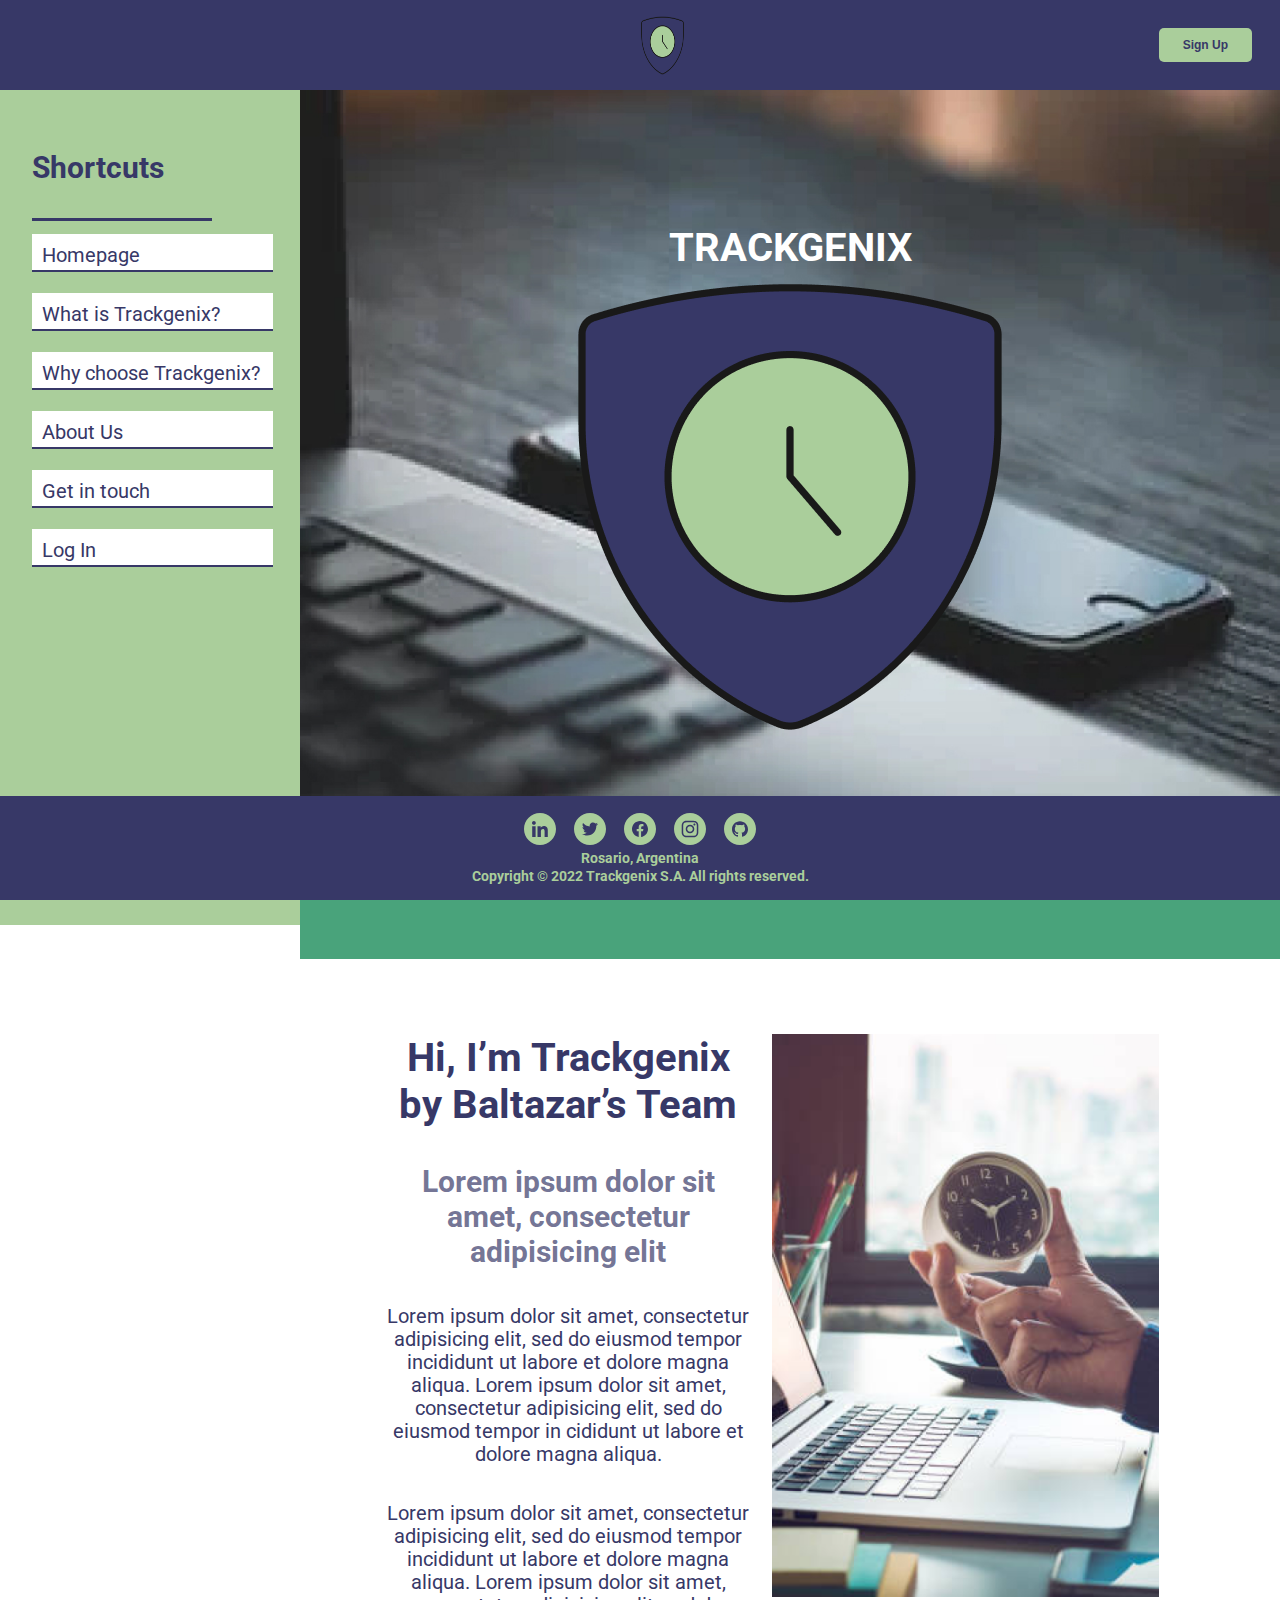
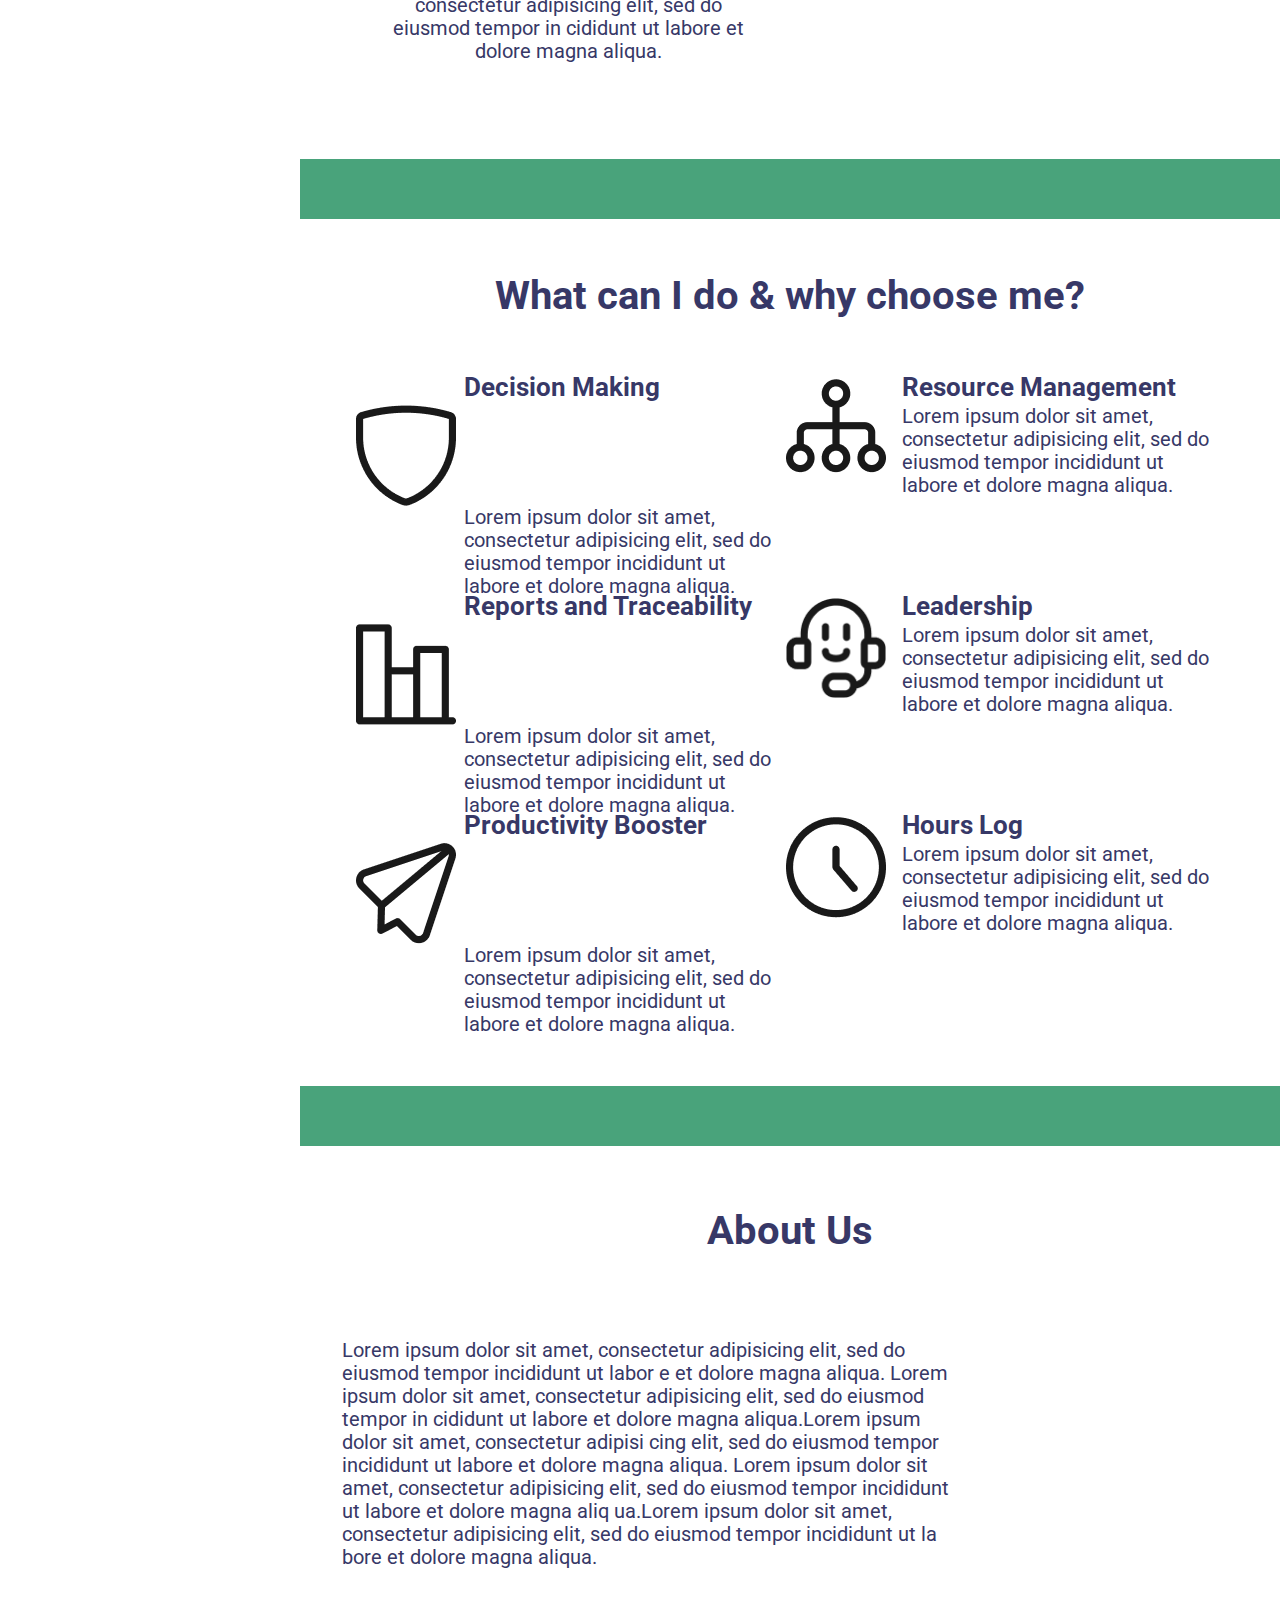
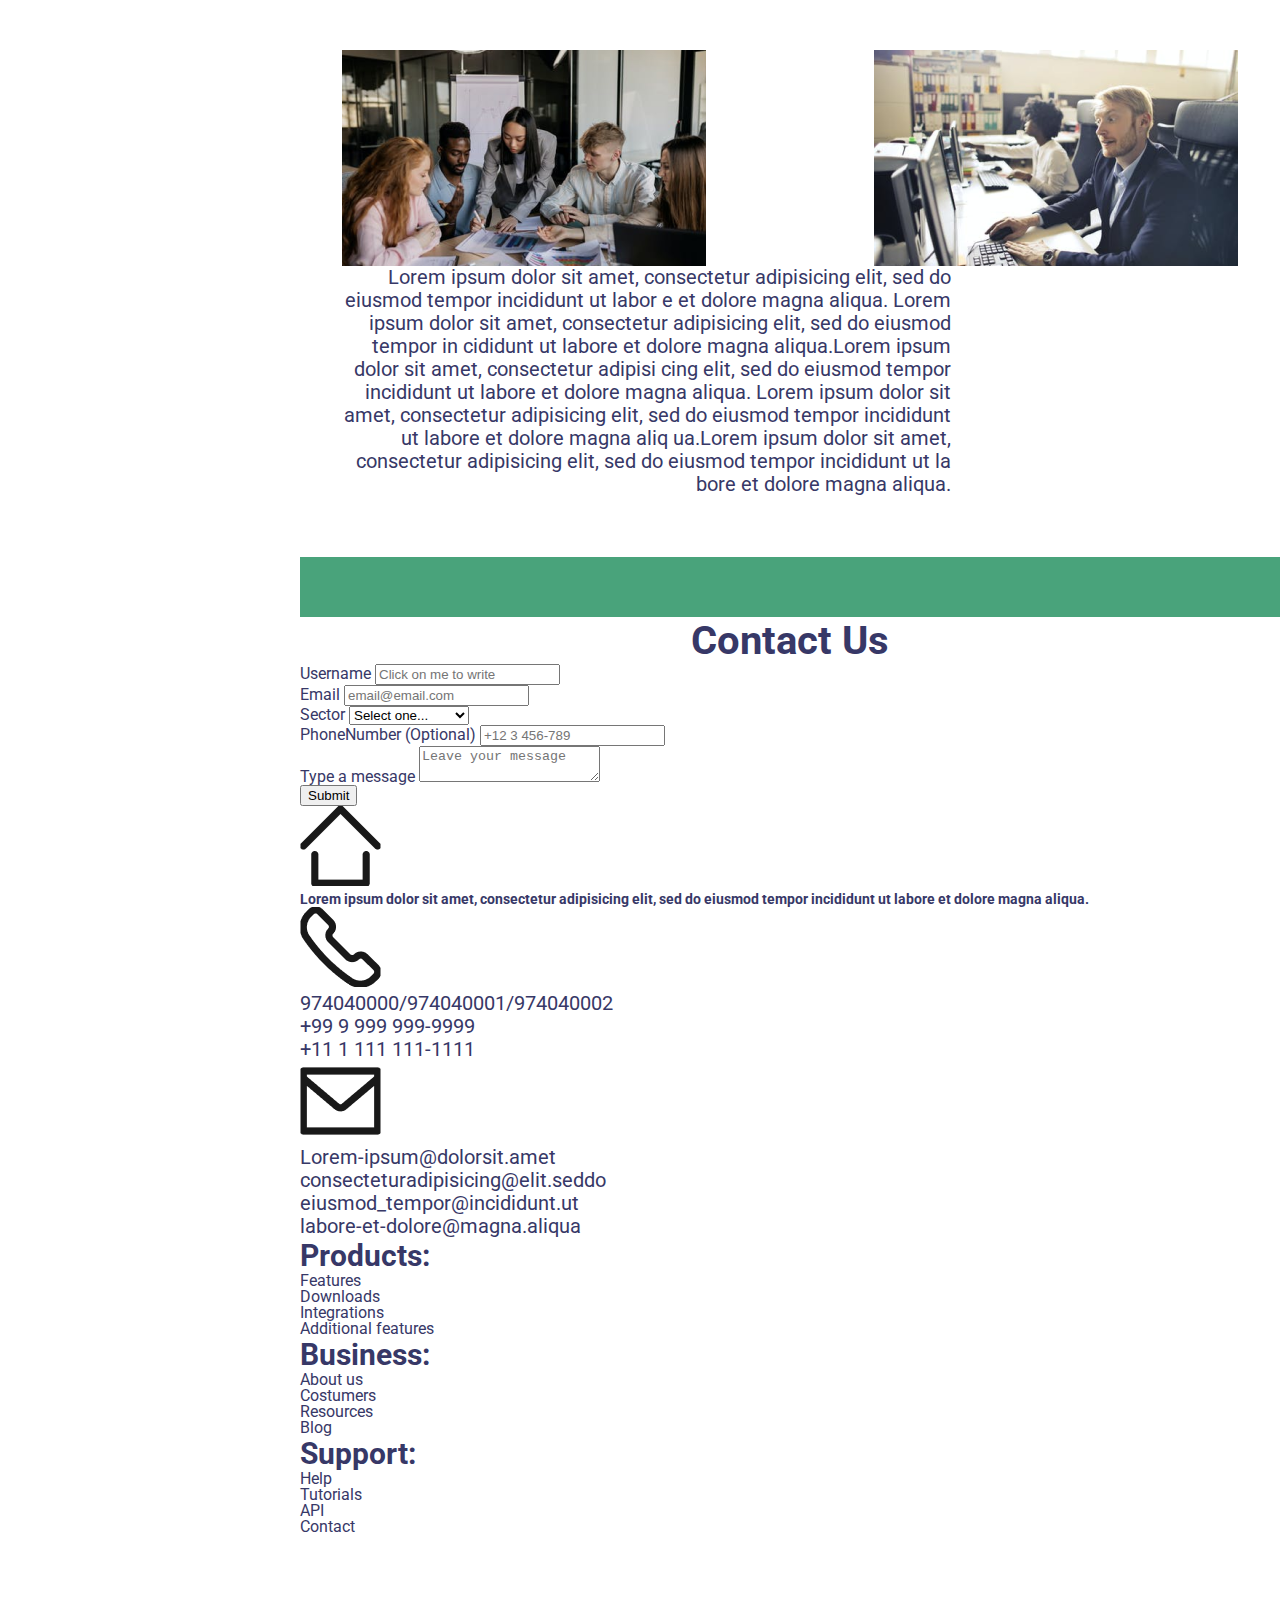
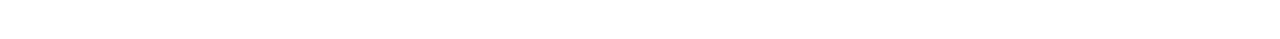
==== commit a463795e: "BaSP-W03-2022: What can i do" ====
--- a/semana-03/index.html
+++ b/semana-03/index.html
@@ -71,42 +71,57 @@
             </section>
             <section id="what-can-i-do" class="clear">
                 <h3 class="header" class="clear">What can I do & why choose me?</h3>
-                <img src="assets/shield-icon.png" alt="Shield picture.">
-                <h4 class="title">Decision Making</h4>
-                <p class="sub-header">
-                    Lorem ipsum dolor sit amet, consectetur adipisicing elit, sed do eiusmod tempor incididunt ut labore et
-                    dolore magna aliqua.
-                </p>
-                <img src="assets/bars-icon.png" alt="Bars graph picture.">
-                <h4 class="title">Reports and Traceability</h4>
-                <p class="sub-header">
-                    Lorem ipsum dolor sit amet, consectetur adipisicing elit, sed do eiusmod tempor incididunt ut labore et
-                    dolore magna aliqua.
-                </p>
-                <img src="assets/productivity-icon.png" alt="Paper plane picure.">
-                <h4 class="title">Productivity Booster</h4>
-                <p class="sub-header">
-                    Lorem ipsum dolor sit amet, consectetur adipisicing elit, sed do eiusmod tempor incididunt ut labore et
-                    dolore magna aliqua.
-                </p>
-                <img src="assets/network-icon.png" alt="Organization chart picture.">
-                <h4 class="title">Resource Management</h4>
-                <p class="sub-header">
-                    Lorem ipsum dolor sit amet, consectetur adipisicing elit, sed do eiusmod tempor incididunt ut labore et
-                    dolore magna aliqua.
-                </p>
-                <img src="assets/leadership-icon.png" alt="Comunication picture.">
-                <h4 class="title">Leadership</h4>
-                <p class="sub-header">
-                    Lorem ipsum dolor sit amet, consectetur adipisicing elit, sed do eiusmod tempor incididunt ut labore et
-                    dolore magna aliqua.
-                </p>
-                <img src="assets/clock-icon.png" alt="Clock picture.">
-                <h4 class="title">Hours Log</h4>
-                <p class="sub-header">
-                    Lorem ipsum dolor sit amet, consectetur adipisicing elit, sed do eiusmod tempor incididunt ut labore et
-                    dolore magna aliqua.
-                </p>
+                
+                <div>
+                    <h4 class="title">Resource Management</h4>
+                    <img src="assets/network-icon.png" alt="Organization chart picture.">
+                    <p class="sub-header">
+                        Lorem ipsum dolor sit amet, consectetur adipisicing elit, sed do eiusmod tempor incididunt ut labore et
+                        dolore magna aliqua.
+                    </p>
+                </div>
+                <div>
+                    <h4 class="title">Decision Making</h4>
+                    <img src="assets/shield-icon.png" alt="Shield picture.">
+                    <p class="sub-header">
+                        Lorem ipsum dolor sit amet, consectetur adipisicing elit, sed do eiusmod tempor incididunt ut labore et
+                        dolore magna aliqua.
+                    </p>
+                </div>
+                
+                <div>
+                    <h4 class="title">Leadership</h4>
+                    <img src="assets/leadership-icon.png" alt="Comunication picture.">
+                    <p class="sub-header">
+                        Lorem ipsum dolor sit amet, consectetur adipisicing elit, sed do eiusmod tempor incididunt ut labore et
+                        dolore magna aliqua.
+                    </p>
+                </div>
+                <div>
+                    <h4 class="title">Reports and Traceability</h4>
+                    <img src="assets/bars-icon.png" alt="Bars graph picture.">
+                    <p class="sub-header">
+                        Lorem ipsum dolor sit amet, consectetur adipisicing elit, sed do eiusmod tempor incididunt ut labore et
+                        dolore magna aliqua.
+                    </p>
+                </div>
+                
+                <div>
+                    <h4 class="title">Hours Log</h4>
+                    <img src="assets/clock-icon.png" alt="Clock picture.">
+                    <p class="sub-header">
+                        Lorem ipsum dolor sit amet, consectetur adipisicing elit, sed do eiusmod tempor incididunt ut labore et
+                        dolore magna aliqua.
+                    </p>
+                </div>
+                <div>
+                    <h4 class="title">Productivity Booster</h4>
+                    <img src="assets/productivity-icon.png" alt="Paper plane picure.">
+                    <p class="sub-header">
+                        Lorem ipsum dolor sit amet, consectetur adipisicing elit, sed do eiusmod tempor incididunt ut labore et
+                        dolore magna aliqua.
+                    </p>
+                </div>
             </section>
             <section id="about-us" class="clear">
                 <h3 class="header">About Us</h3>
@@ -182,50 +197,52 @@
                     </ul>
                 </address>
                 <h4 class="title">Products:</h4>
-                <ol class="subheader">
-                    <li>
-                        <a href="#">Features</a>
-                    </li>
-                    <li>
-                        <a href="#">Downloads</a>
-                    </li>
-                    <li>
-                        <a href="#">Integrations</a>
-                    </li>
-                    <li>
-                        <a href="#">Additional features</a>
-                    </li>
-                </ol>
-                <h4 class="title">Business:</h4>
-                <ol class="subheader">
-                    <li>
-                        <a href="#">About us</a>
-                    </li>
-                    <li>
-                        <a href="#">Costumers</a>
-                    </li>
-                    <li>
-                        <a href="#">Resources</a>
-                    </li>
-                    <li>
-                        <a href="#">Blog</a>
-                    </li>
-                </ol>
-                <h4 class="title">Support:</h4>
-                <ol class="subheader">
-                    <li>
-                        <a href="#">Help</a>
-                    </li>
-                    <li>
-                        <a href="#">Tutorials</a>
-                    </li>
-                    <li>
-                        <a href="#">API</a>
-                    </li>
-                    <li>
-                        <a href="#">Contact</a>
-                    </li>
-                </ol>
+                <div>
+                    <ol class="subheader">
+                        <li>
+                            <a href="#">Features</a>
+                        </li>
+                        <li>
+                            <a href="#">Downloads</a>
+                        </li>
+                        <li>
+                            <a href="#">Integrations</a>
+                        </li>
+                        <li>
+                            <a href="#">Additional features</a>
+                        </li>
+                    </ol>
+                    <h4 class="title">Business:</h4>
+                    <ol class="subheader">
+                        <li>
+                            <a href="#">About us</a>
+                        </li>
+                        <li>
+                            <a href="#">Costumers</a>
+                        </li>
+                        <li>
+                            <a href="#">Resources</a>
+                        </li>
+                        <li>
+                            <a href="#">Blog</a>
+                        </li>
+                    </ol>
+                    <h4 class="title">Support:</h4>
+                    <ol class="subheader">
+                        <li>
+                            <a href="#">Help</a>
+                        </li>
+                        <li>
+                            <a href="#">Tutorials</a>
+                        </li>
+                        <li>
+                            <a href="#">API</a>
+                        </li>
+                        <li>
+                            <a href="#">Contact</a>
+                        </li>
+                    </ol>
+                </div>
             </section>
         </main> 
         <footer>
--- a/semana-03/css/styles.css
+++ b/semana-03/css/styles.css
@@ -190,8 +190,6 @@
 main {
     margin: 90px 0 0 300px;
     padding-bottom: 104px;
-    max-width: 1140px;
-    width: 100%;
 }
 section {
     border-bottom: 60px solid #49A37B;
@@ -248,15 +246,33 @@
     text-align: center;
     margin-bottom: 60px;
 }
+#what-can-i-do div {
+    width: 438px;
+    height: 118px;
+    margin-bottom: 100px;
+}
+#what-can-i-do div:nth-child(even) {
+    float: right;
+}
+#what-can-i-do h4 {
+    width: 322px;
+    margin-bottom: 10px;
+    float: right;
+    left: 115px;
+}
 #what-can-i-do .title {
     font-size: 26px;
 }
-
-#what-can-i-do h4, #what-can-i-do p {
-    width: 326px;
+#what-can-i-do p {
+    display: inline-block;
+    width: 322px;
+    float: right;
 }
 #what-can-i-do img {
     width: 100px;
+    display: inline-block;
+    margin-right: 12px;
+    float: left;
 }
 /* end section #what-can-i-do */
 /* #about us */
@@ -270,7 +286,7 @@
     display: inline-block;
 }
 #about-us p {
-    max-width: 626px;
+    max-width: 609px;
 }
 #p-about-us-1 {
     margin-bottom: 81px;
@@ -287,8 +303,6 @@
     margin-right: 66px;
 }
 /* end #about us */
-
-
 /* section #contact-us */
 #contact-us {
     border: none;
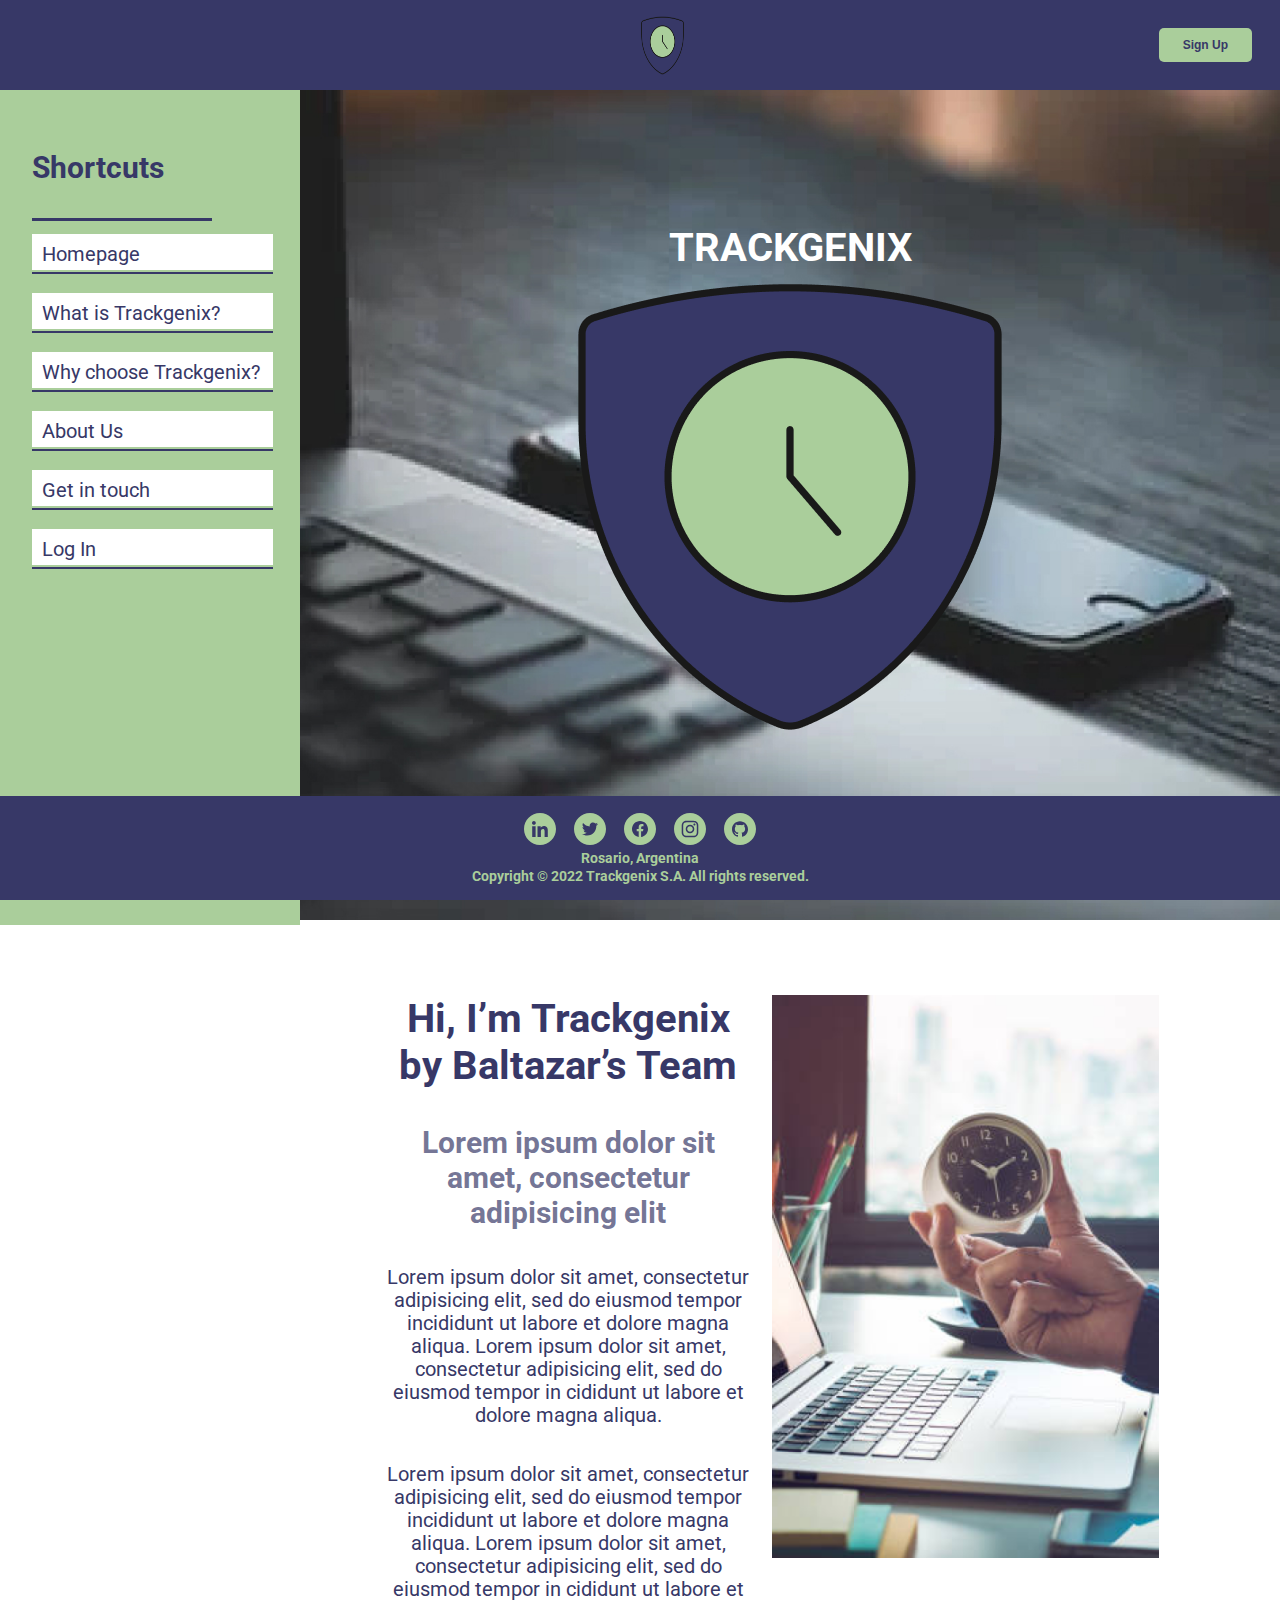
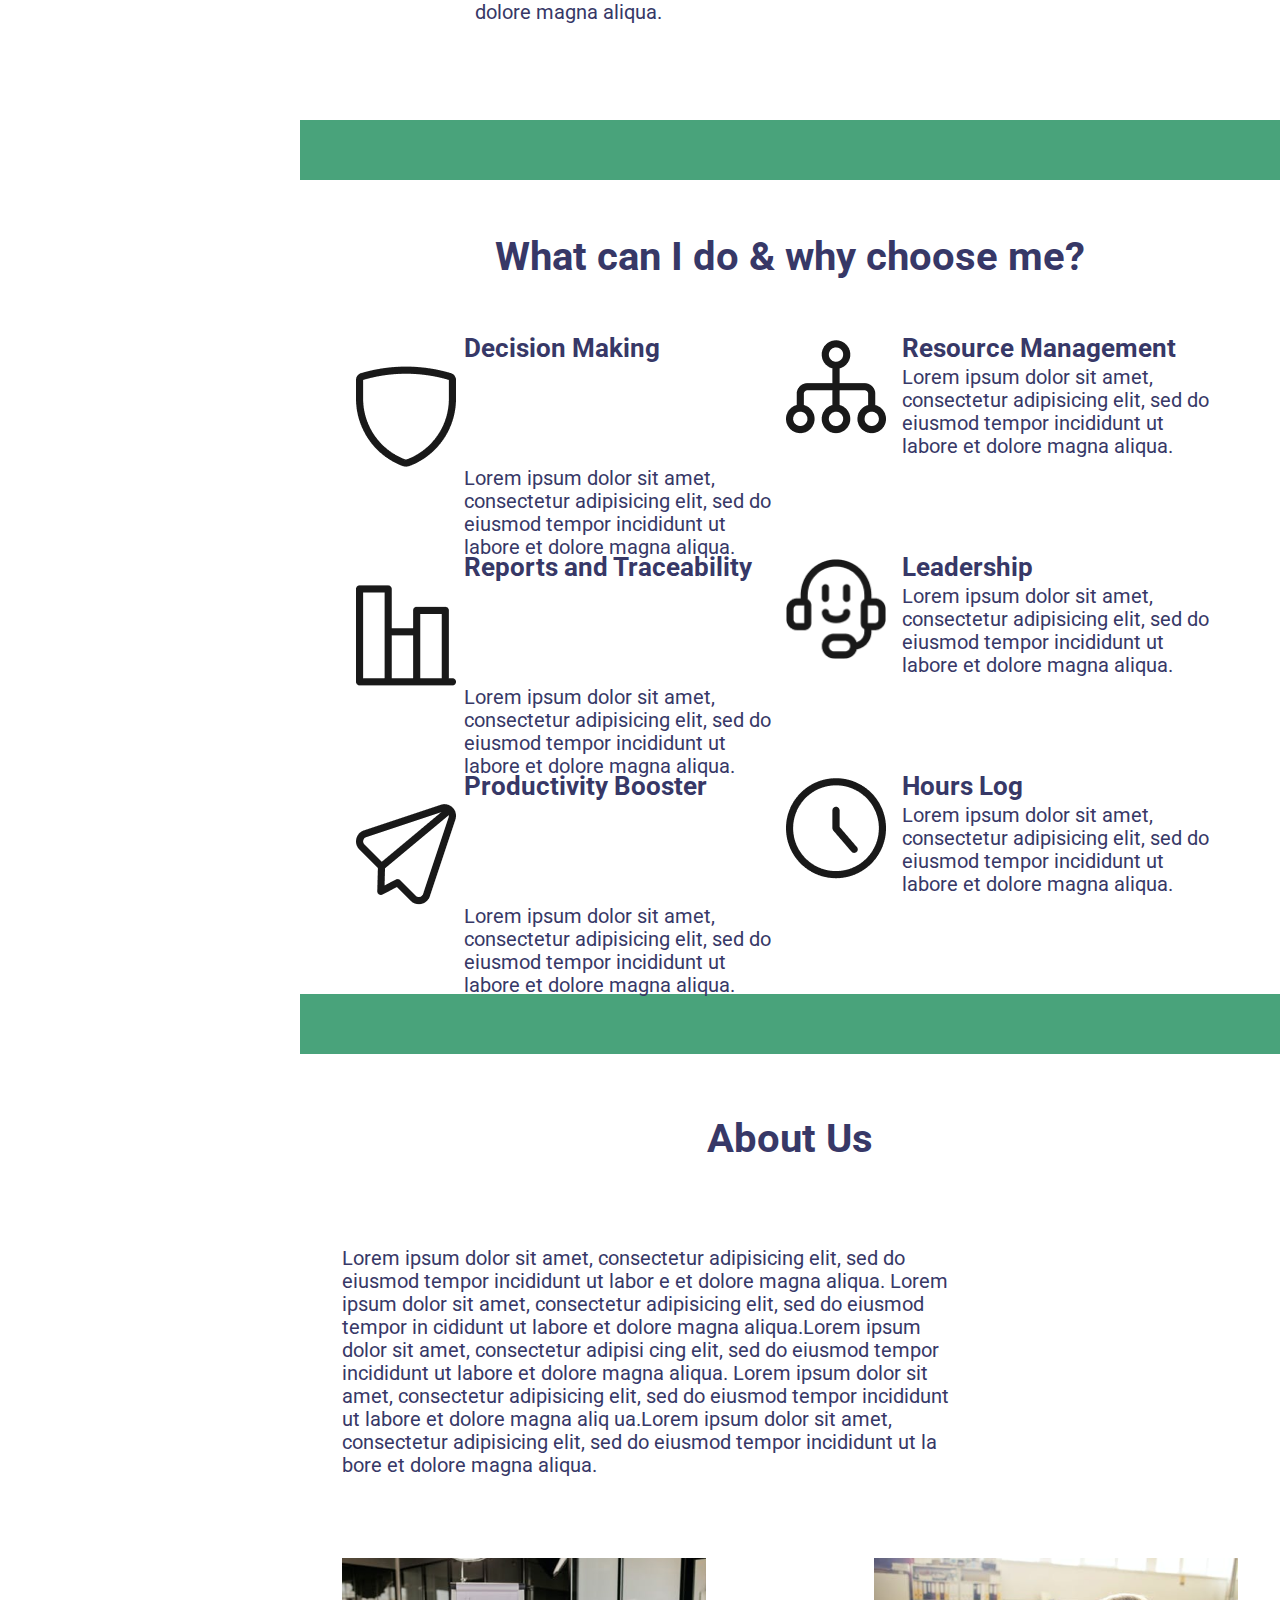
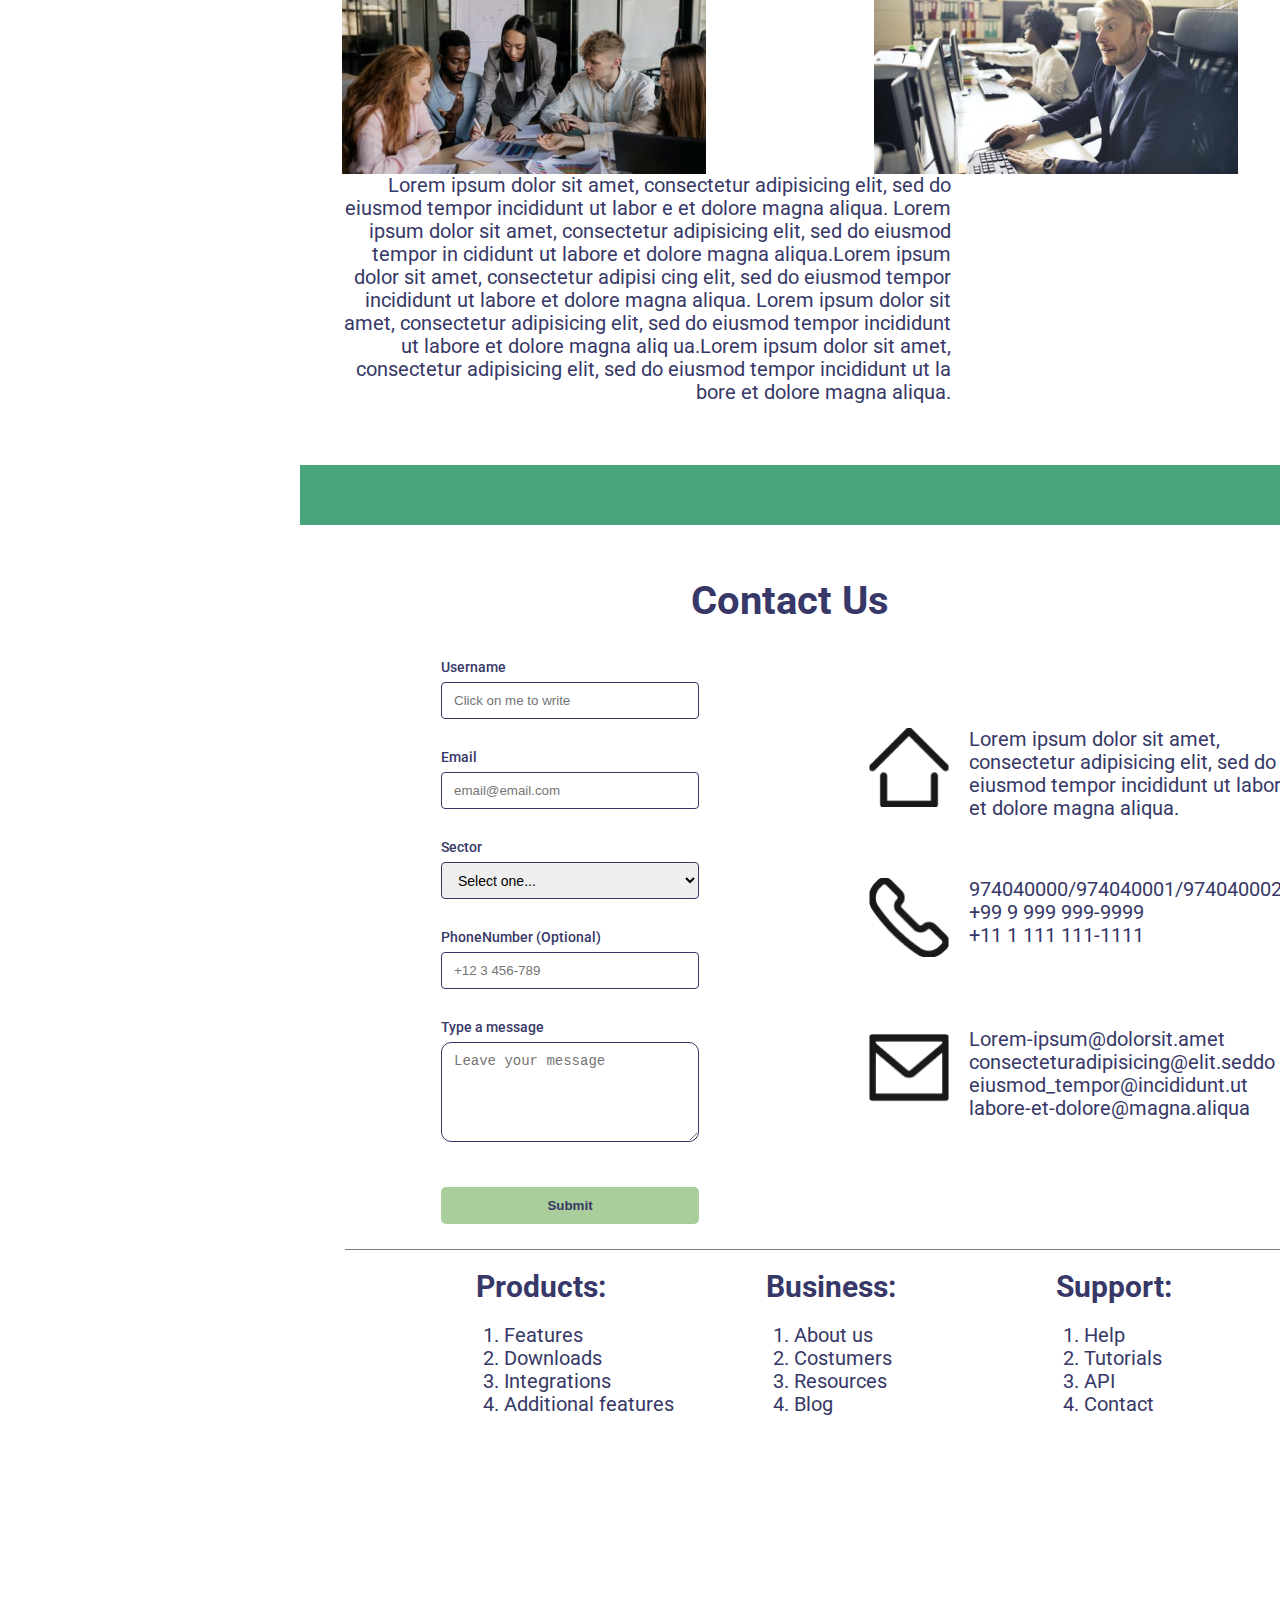
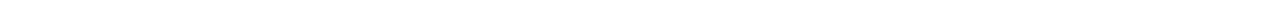
==== commit 2df885ef: "BaSP-W03-2022: Contact us" ====
--- a/semana-03/index.html
+++ b/semana-03/index.html
@@ -71,7 +71,6 @@
             </section>
             <section id="what-can-i-do" class="clear">
                 <h3 class="header" class="clear">What can I do & why choose me?</h3>
-                
                 <div>
                     <h4 class="title">Resource Management</h4>
                     <img src="assets/network-icon.png" alt="Organization chart picture.">
@@ -88,7 +87,6 @@
                         dolore magna aliqua.
                     </p>
                 </div>
-                
                 <div>
                     <h4 class="title">Leadership</h4>
                     <img src="assets/leadership-icon.png" alt="Comunication picture.">
@@ -105,7 +103,6 @@
                         dolore magna aliqua.
                     </p>
                 </div>
-                
                 <div>
                     <h4 class="title">Hours Log</h4>
                     <img src="assets/clock-icon.png" alt="Clock picture.">
@@ -148,100 +145,114 @@
             </section>
             <section id="contact-us" class="clear">
                 <h3 class="header">Contact Us</h3>
-                <form>
+                <div class="container">
+                    <form class="component-body">
+                        <div>
+                            <label for="username">Username</label>
+                            <input id="username" type="text" name="username" placeholder="Click on me to write">
+                        </div>
+                        <div>
+                            <label for="email">Email</label>
+                            <input id="email" type="email" name="email" placeholder="email@email.com">
+                        </div>
+                        <div>
+                            <label for="sector">Sector</label>
+                            <select class="component-body" id="sector" name="sector">
+                                <option>Select one...</option>
+                                <option value="admin">Administration</option>
+                                <option value="pm">Management</option>
+                                <option value="employee">Developer Team</option>
+                            </select>
+                        </div>
+                        <div>
+                            <label for="phone-number">PhoneNumber (Optional)</label>
+                            <input id="phone-number" type="number" name="phone-number" placeholder="+12 3 456-789">
+                        </div>
+                        <div>
+                            <label for="message">Type a message</label>
+                            <textarea id="message" name="message" class="component-body" placeholder="Leave your message"></textarea>
+                        </div>
+                        <input id="submit" type="submit" value="Submit">
+                    </form>
+                        <address class="sub-header">
+                            <div>
+                                <img src="assets/home-icon.png" alt="House picture.">
+                                <p class="sub-header data">
+                                    Lorem ipsum dolor sit amet, consectetur adipisicing elit, sed do eiusmod tempor incididunt ut labore et
+                                    dolore magna aliqua.
+                                </p>
+                            </div>
+                            <div>
+                                <img src="assets/phone-icon.png" alt="Phone picture.">
+                                <ul class="data">
+                                    <li>974040000/974040001/974040002</li>
+                                    <li>+99 9 999 999-9999</li>
+                                    <li>+11 1 111 111-1111</li>
+                                </ul>
+                            </div>
+                            <div>
+                                <img src="assets/mail-icon.png" alt="Mail envelope.">
+                                <ul class="data">
+                                    <li>Lorem-ipsum@dolorsit.amet</li>
+                                    <li>consecteturadipisicing@elit.seddo</li>
+                                    <li>eiusmod_tempor@incididunt.ut</li>
+                                    <li>labore-et-dolore@magna.aliqua</li>
+                                </ul>
+                            </div>
+                        </address>
+                </div>    
+                <div id="pbs">
                     <div>
-                        <label for="username">Username</label>
-                        <input type="text" id="username" name="username" placeholder="Click on me to write">
+                        <h4 class="title">Products:</h4>
+                        <ol class="sub-header">
+                            <li>
+                                <a href="#">Features</a>
+                            </li>
+                            <li>
+                                <a href="#">Downloads</a>
+                            </li>
+                            <li>
+                                <a href="#">Integrations</a>
+                            </li>
+                            <li>
+                                <a href="#">Additional features</a>
+                            </li>
+                        </ol>
                     </div>
                     <div>
-                        <label for="email">Email</label>
-                        <input type="email" id="email" name="email" placeholder="email@email.com">
+                        <h4 class="title">Business:</h4>
+                        <ol class="sub-header">
+                            <li>
+                                <a href="#">About us</a>
+                            </li>
+                            <li>
+                                <a href="#">Costumers</a>
+                            </li>
+                            <li>
+                                <a href="#">Resources</a>
+                            </li>
+                            <li>
+                                <a href="#">Blog</a>
+                            </li>
+                        </ol>
                     </div>
                     <div>
-                        <label for="sector">Sector</label>
-                        <select id="sector" name="sector">
-                            <option>Select one...</option>
-                            <option value="admin">Administration</option>
-                            <option value="pm">Management</option>
-                            <option value="employee">Developer Team</option>
-                        </select>
+                        <h4 class="title">Support:</h4>
+                        <ol class="sub-header">
+                            <li>
+                                <a href="#">Help</a>
+                            </li>
+                            <li>
+                                <a href="#">Tutorials</a>
+                            </li>
+                            <li>
+                                <a href="#">API</a>
+                            </li>
+                            <li>
+                                <a href="#">Contact</a>
+                            </li>
+                        </ol>
                     </div>
-                    <div>
-                        <label for="phone-number">PhoneNumber (Optional)</label>
-                        <input type="number" id="phone-number" name="phone-number" placeholder="+12 3 456-789">
-                    </div>
-                    <div>
-                        <label for="message">Type a message</label>
-                        <textarea id="message" name="message" placeholder="Leave your message"></textarea>
-                    </div>
-                    <input id="submit" type="submit" value="Submit">
-                </form>
-                <address class="sub-header">
-                    <img src="assets/home-icon.png" alt="House picture.">
-                    <p>
-                        Lorem ipsum dolor sit amet, consectetur adipisicing elit, sed do eiusmod tempor incididunt ut labore et
-                        dolore magna aliqua.
-                    </p>
-                    <img src="assets/phone-icon.png" alt="Phone picture.">
-                    <ul>
-                        <li>974040000/974040001/974040002</li>
-                        <li>+99 9 999 999-9999</li>
-                        <li>+11 1 111 111-1111</li>
-                    </ul>
-                    <img src="assets/mail-icon.png" alt="Mail envelope.">
-                    <ul>
-                        <li>Lorem-ipsum@dolorsit.amet</li>
-                        <li>consecteturadipisicing@elit.seddo</li>
-                        <li>eiusmod_tempor@incididunt.ut</li>
-                        <li>labore-et-dolore@magna.aliqua</li>
-                    </ul>
-                </address>
-                <h4 class="title">Products:</h4>
-                <div>
-                    <ol class="subheader">
-                        <li>
-                            <a href="#">Features</a>
-                        </li>
-                        <li>
-                            <a href="#">Downloads</a>
-                        </li>
-                        <li>
-                            <a href="#">Integrations</a>
-                        </li>
-                        <li>
-                            <a href="#">Additional features</a>
-                        </li>
-                    </ol>
-                    <h4 class="title">Business:</h4>
-                    <ol class="subheader">
-                        <li>
-                            <a href="#">About us</a>
-                        </li>
-                        <li>
-                            <a href="#">Costumers</a>
-                        </li>
-                        <li>
-                            <a href="#">Resources</a>
-                        </li>
-                        <li>
-                            <a href="#">Blog</a>
-                        </li>
-                    </ol>
-                    <h4 class="title">Support:</h4>
-                    <ol class="subheader">
-                        <li>
-                            <a href="#">Help</a>
-                        </li>
-                        <li>
-                            <a href="#">Tutorials</a>
-                        </li>
-                        <li>
-                            <a href="#">API</a>
-                        </li>
-                        <li>
-                            <a href="#">Contact</a>
-                        </li>
-                    </ol>
                 </div>
             </section>
         </main> 
--- a/semana-03/css/styles.css
+++ b/semana-03/css/styles.css
@@ -173,17 +173,18 @@
     width: 241px;
     height: 36px;
     background-color: #fff;
-    box-shadow: 0px 2px 0px #373867;
     margin: 0 0 23px 32px;
     font-style: normal;
     font-weight: 400;
     font-size: 20px;
     line-height: 23px;
-    padding: 10px 0 0 10px;
     box-sizing: border-box;
 }
 aside a {
     display: block;
+    line-height: 36px;
+    padding: 2px 0 0 10px;
+    box-shadow: 0px 2px 0px #373867;
 }
 /* end aside */
 
@@ -200,6 +201,8 @@
     background-position: left top;
     background-size: cover;
     padding: 134px 0 156px 0;
+    min-height: 830px;
+    border: none;
 }
 
 #home h1 {
@@ -240,7 +243,7 @@
 /* end section #im-trackgenix */
 /* section #what-can-i-do */
 #what-can-i-do {
-    padding: 53px 56px;
+    padding: 53px 56px 0;
 }
 #what-can-i-do h3 {
     text-align: center;
@@ -306,15 +309,94 @@
 /* section #contact-us */
 #contact-us {
     border: none;
-}
-
+    padding: 52px 45px 80px;
+}
+#contact-us .container {
+    width: 856px;
+    height: 570px;
+    margin: 35px 96px 20px;
+}
 #contact-us .title {
     font-size: 30px;
     line-height: 35px;
 }
-
 #contact-us .sub-header {
     font-size: 20px;
     line-height: 23px;
 }
+form {
+    padding-right: 170px;
+}
+form, #contact-us address {
+    width: 428px;
+    float: left;
+}
+form * {
+    display: block;
+    width: 100%;
+}
+form input, form select, form textarea {
+    height: 37px;
+    font-weight: 400;
+    margin-bottom: 30px;
+    border: 1px solid #373867;
+    border-radius: 4px;
+    padding-left: 12px;
+}
+form textarea {
+    min-height: 100px;
+    border-radius: 10px;
+    padding-top: 10px;
+    margin-bottom: 45px;
+}
+form label {
+    margin-bottom: 7px;
+}
+#submit {
+    background-color: #AACE9B;
+    color: #373867;
+    padding: 10px 24px;
+    border-radius: 5px;
+    font-weight: 600;
+    border: none;
+}
+#contact-us address {
+    padding: 69px 0;
+}
+#contact-us address div {
+    width: 426px;
+    height: 150px;
+    vertical-align: middle;
+}
+#contact-us img, .data {
+    display: inline-block;
+    margin: auto ;
+}
+.data  {
+    width: 326px;
+    float: right;
+}
+#contact-us img {
+    width: 80px;
+    margin-right: 20px;
+}
+#pbs {
+    width: 1050px;
+    height: 170px;
+    margin-top: 19px;
+    border-top: 1px solid rgba(0, 0, 0, 0.5);
+    padding: 19px 86px 0;
+}
+#pbs div {
+    width: 200px;
+    float: left;
+    margin: 0 45px;
+}
+#pbs h4 {
+    margin-bottom: 20px;
+}
+#pbs ol {
+    list-style-type: decimal;
+    padding-left: 28px;
+}
 /* end section #contact-us */